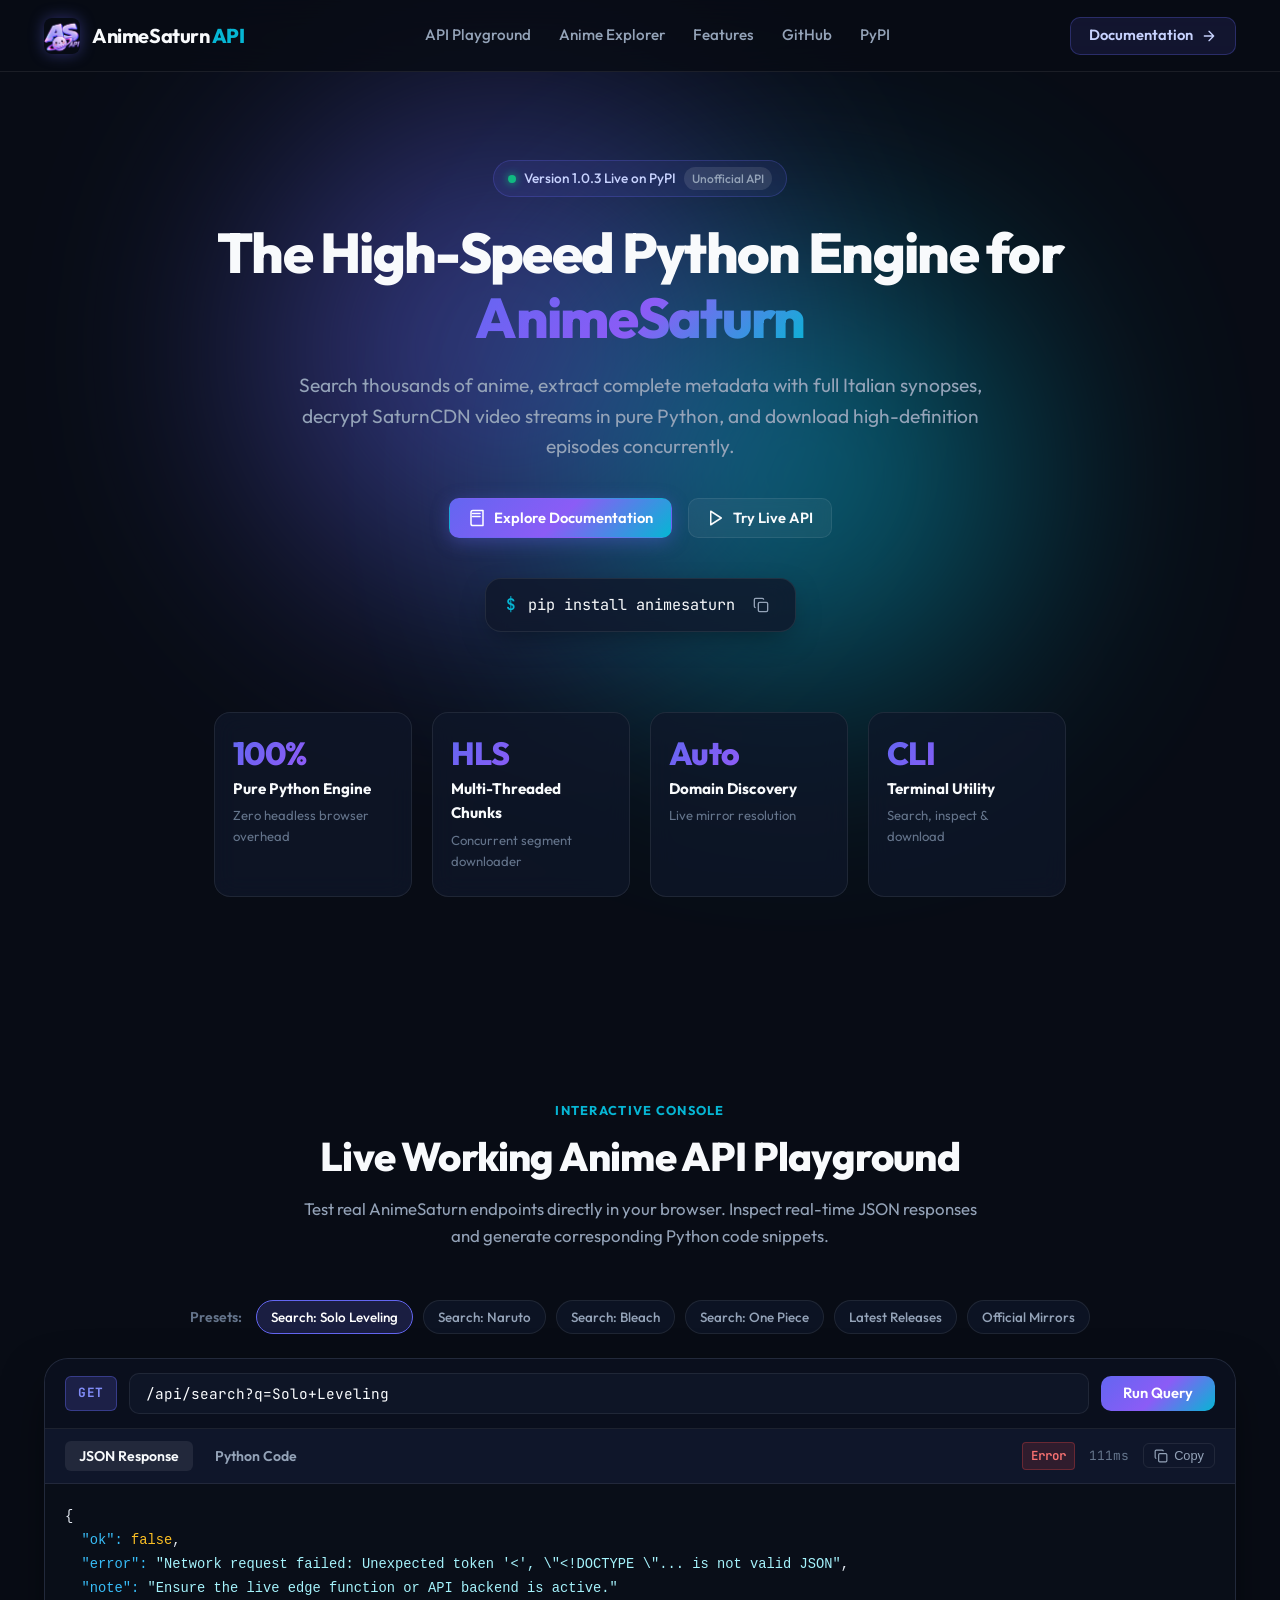
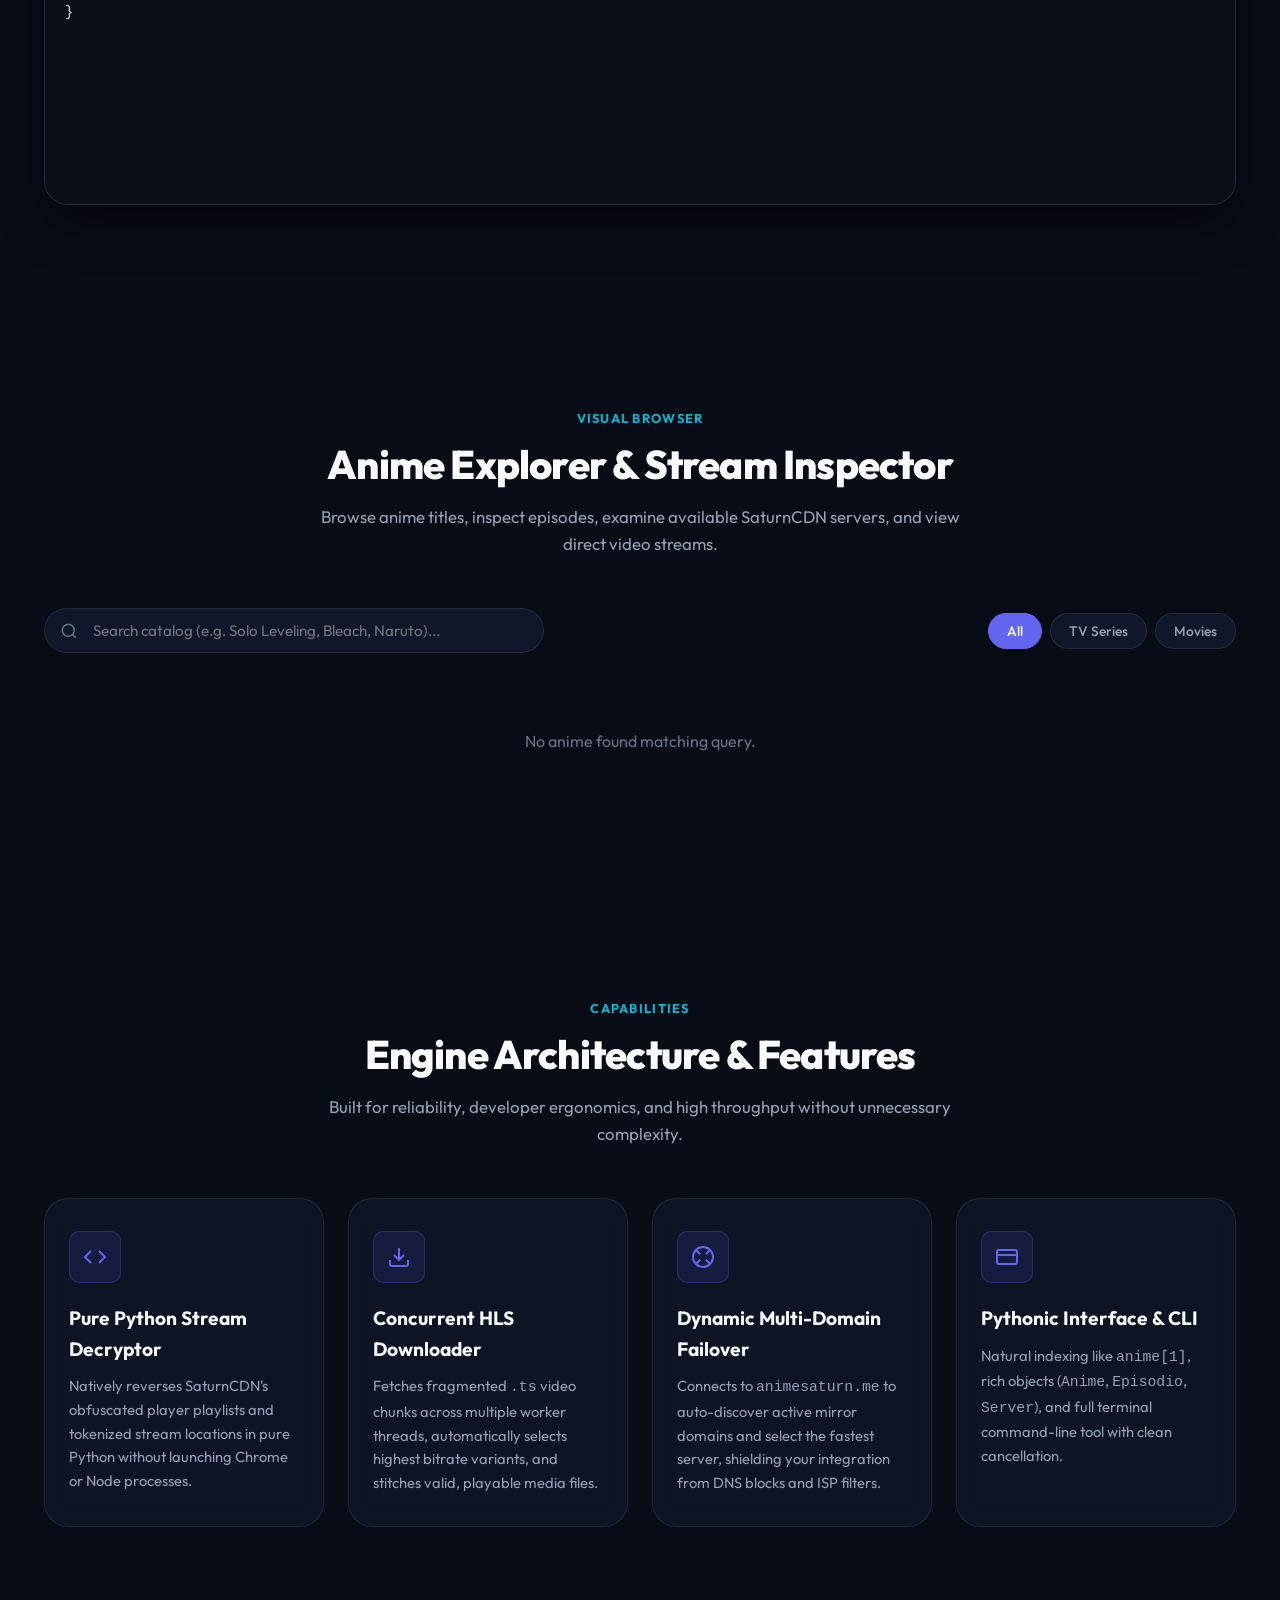
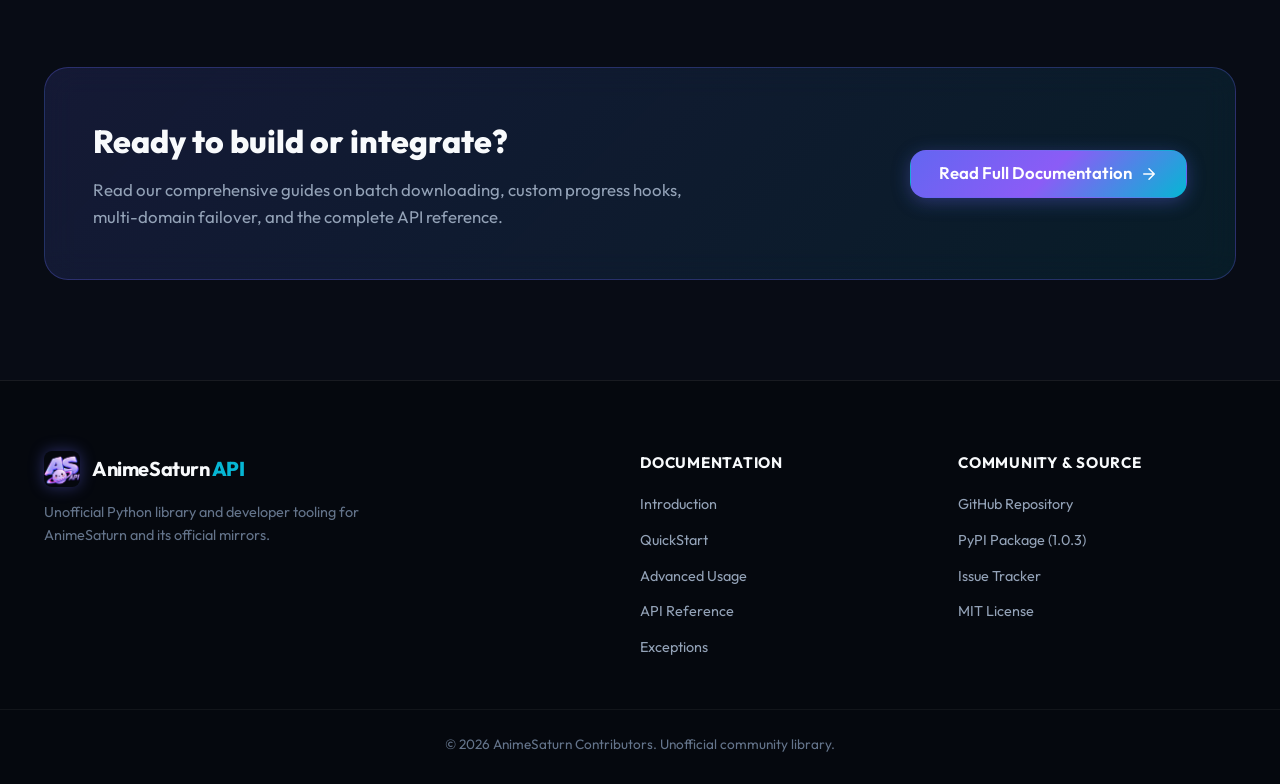
==== web/index.html @ 0540169c "feat(pages): add homepage at root with live edge api and docs routing" ====
<!DOCTYPE html>
<html lang="en">
<head>
  <meta charset="UTF-8">
  <meta name="viewport" content="width=device-width, initial-scale=1.0">
  <title>AnimeSaturn API - Python Library & Live Anime API Explorer</title>
  <meta name="description" content="High-performance, unofficial Python API and live explorer for AnimeSaturn and its official mirrors. Scrape metadata, decrypt video streams, and download episodes.">
  <link rel="icon" type="image/png" href="static/img/logo.png">
  <link rel="preconnect" href="https://fonts.googleapis.com">
  <link rel="preconnect" href="https://fonts.gstatic.com" crossorigin>
  <link href="https://fonts.googleapis.com/css2?family=Outfit:wght@400;500;600;700;800&family=JetBrains+Mono:wght@400;500;600&display=swap" rel="stylesheet">
  <link rel="stylesheet" href="style.css">
</head>
<body>
  <!-- Header / Navigation Bar -->
  <header class="site-header" id="header">
    <div class="container nav-container">
      <a href="#" class="brand-link" id="brand-logo">
        <img src="static/img/logo.png" alt="AnimeSaturn API Logo" class="brand-icon">
        <span class="brand-text">AnimeSaturn<span>API</span></span>
      </a>

      <nav class="main-nav" id="main-nav">
        <a href="#playground" class="nav-item">API Playground</a>
        <a href="#explorer" class="nav-item">Anime Explorer</a>
        <a href="#features" class="nav-item">Features</a>
        <a href="https://github.com/hollowfall/AnimeSaturn-API" target="_blank" rel="noopener noreferrer" class="nav-item nav-github">GitHub</a>
        <a href="https://pypi.org/project/animesaturn/" target="_blank" rel="noopener noreferrer" class="nav-item nav-pypi">PyPI</a>
      </nav>

      <div class="nav-actions">
        <a href="docs/" class="btn btn-docs" id="nav-docs-btn">
          <span>Documentation</span>
          <svg width="16" height="16" viewBox="0 0 24 24" fill="none" stroke="currentColor" stroke-width="2" stroke-linecap="round" stroke-linejoin="round"><path d="M5 12h14M12 5l7 7-7 7"/></svg>
        </a>
      </div>
    </div>
  </header>

  <!-- Hero Section -->
  <section class="hero-section" id="hero">
    <div class="hero-bg-glow glow-1"></div>
    <div class="hero-bg-glow glow-2"></div>
    <div class="container hero-container">
      <div class="hero-badge">
        <span class="badge-dot"></span>
        <span>Version 1.0.3 Live on PyPI</span>
        <span class="badge-tag">Unofficial API</span>
      </div>

      <h1 class="hero-title">
        The High-Speed Python Engine for <span class="gradient-text">AnimeSaturn</span>
      </h1>

      <p class="hero-subtitle">
        Search thousands of anime, extract complete metadata with full Italian synopses, decrypt SaturnCDN video streams in pure Python, and download high-definition episodes concurrently.
      </p>

      <div class="hero-cta-group">
        <a href="docs/" class="btn btn-primary" id="hero-docs-cta">
          <svg width="18" height="18" viewBox="0 0 24 24" fill="none" stroke="currentColor" stroke-width="2" stroke-linecap="round" stroke-linejoin="round"><path d="M4 19.5v-15A2.5 2.5 0 0 1 6.5 2H20v20H6.5a2.5 2.5 0 0 1-2.5-2.5Z"/><path d="M6 6h10M6 10h10"/></svg>
          <span>Explore Documentation</span>
        </a>

        <a href="#playground" class="btn btn-secondary" id="hero-playground-cta">
          <svg width="18" height="18" viewBox="0 0 24 24" fill="none" stroke="currentColor" stroke-width="2" stroke-linecap="round" stroke-linejoin="round"><polygon points="5 3 19 12 5 21 5 3"/></svg>
          <span>Try Live API</span>
        </a>
      </div>

      <!-- Quick Install Box -->
      <div class="install-card" id="install-card">
        <span class="terminal-prompt">$</span>
        <code class="install-code" id="install-command">pip install animesaturn</code>
        <button class="btn-copy" id="btn-copy-install" title="Copy to clipboard" aria-label="Copy install command">
          <svg class="icon-copy" width="16" height="16" viewBox="0 0 24 24" fill="none" stroke="currentColor" stroke-width="2"><rect width="14" height="14" x="8" y="8" rx="2" ry="2"/><path d="M4 16c-1.1 0-2-.9-2-2V4c0-1.1.9-2 2-2h10c1.1 0 2 .9 2 2"/></svg>
          <span class="copy-tooltip" id="copy-tooltip">Copied!</span>
        </button>
      </div>

      <!-- Stats Bar -->
      <div class="stats-grid">
        <div class="stat-card">
          <div class="stat-num">100%</div>
          <div class="stat-label">Pure Python Engine</div>
          <div class="stat-desc">Zero headless browser overhead</div>
        </div>
        <div class="stat-card">
          <div class="stat-num">HLS</div>
          <div class="stat-label">Multi-Threaded Chunks</div>
          <div class="stat-desc">Concurrent segment downloader</div>
        </div>
        <div class="stat-card">
          <div class="stat-num">Auto</div>
          <div class="stat-label">Domain Discovery</div>
          <div class="stat-desc">Live mirror resolution</div>
        </div>
        <div class="stat-card">
          <div class="stat-num">CLI</div>
          <div class="stat-label">Terminal Utility</div>
          <div class="stat-desc">Search, inspect &amp; download</div>
        </div>
      </div>
    </div>
  </section>

  <!-- Live Working Anime API Playground -->
  <section class="section playground-section" id="playground">
    <div class="container">
      <div class="section-header">
        <div class="section-tag">Interactive Console</div>
        <h2 class="section-title">Live Working Anime API Playground</h2>
        <p class="section-desc">
          Test real AnimeSaturn endpoints directly in your browser. Inspect real-time JSON responses and generate corresponding Python code snippets.
        </p>
      </div>

      <!-- Query Presets -->
      <div class="preset-pills" id="preset-container">
        <span class="preset-label">Presets:</span>
        <button class="preset-btn active" data-query="Solo Leveling" data-type="search">Search: Solo Leveling</button>
        <button class="preset-btn" data-query="Naruto" data-type="search">Search: Naruto</button>
        <button class="preset-btn" data-query="Bleach" data-type="search">Search: Bleach</button>
        <button class="preset-btn" data-query="One Piece" data-type="search">Search: One Piece</button>
        <button class="preset-btn" data-type="latest">Latest Releases</button>
        <button class="preset-btn" data-type="mirrors">Official Mirrors</button>
      </div>

      <!-- Live API Request Box -->
      <div class="api-console-box">
        <div class="console-url-bar">
          <span class="method-badge">GET</span>
          <input type="text" id="api-url-input" class="console-input" value="/api/search?q=Solo+Leveling" spellcheck="false">
          <button id="btn-run-query" class="btn btn-run">
            <span class="btn-run-text">Run Query</span>
            <div class="spinner" id="query-spinner"></div>
          </button>
        </div>

        <!-- Output Split: JSON Response & Python Code -->
        <div class="console-body">
          <div class="console-tab-header">
            <div class="tab-buttons">
              <button class="tab-btn active" id="tab-btn-json">JSON Response</button>
              <button class="tab-btn" id="tab-btn-code">Python Code</button>
            </div>
            <div class="console-meta">
              <span class="status-indicator status-ok" id="status-badge">200 OK</span>
              <span class="response-time" id="response-time-badge">~120ms</span>
              <button class="btn-copy-code" id="btn-copy-output" title="Copy output">
                <svg width="14" height="14" viewBox="0 0 24 24" fill="none" stroke="currentColor" stroke-width="2"><rect width="14" height="14" x="8" y="8" rx="2" ry="2"/><path d="M4 16c-1.1 0-2-.9-2-2V4c0-1.1.9-2 2-2h10c1.1 0 2 .9 2 2"/></svg>
                <span>Copy</span>
              </button>
            </div>
          </div>

          <div class="console-viewport">
            <pre class="code-view active" id="json-view"><code id="json-code-content">// Click 'Run Query' or select a preset to execute</code></pre>
            <pre class="code-view" id="code-view"><code id="python-code-content">import animesaturn

results = animesaturn.find("solo-leveling")
for anime in results:
    print(anime["name"], anime["url"])</code></pre>
          </div>
        </div>
      </div>
    </div>
  </section>

  <!-- Interactive Anime Explorer -->
  <section class="section explorer-section" id="explorer">
    <div class="container">
      <div class="section-header">
        <div class="section-tag">Visual Browser</div>
        <h2 class="section-title">Anime Explorer &amp; Stream Inspector</h2>
        <p class="section-desc">
          Browse anime titles, inspect episodes, examine available SaturnCDN servers, and view direct video streams.
        </p>
      </div>

      <!-- Explorer Search & Controls -->
      <div class="explorer-controls">
        <div class="search-input-wrapper">
          <svg class="search-icon" width="18" height="18" viewBox="0 0 24 24" fill="none" stroke="currentColor" stroke-width="2"><circle cx="11" cy="11" r="8"/><path d="m21 21-4.3-4.3"/></svg>
          <input type="text" id="explorer-search-input" class="search-input" placeholder="Search catalog (e.g. Solo Leveling, Bleach, Naruto)...">
        </div>
        <div class="category-filters">
          <button class="filter-pill active" data-filter="all">All</button>
          <button class="filter-pill" data-filter="TV">TV Series</button>
          <button class="filter-pill" data-filter="Movie">Movies</button>
        </div>
      </div>

      <!-- Anime Cards Grid -->
      <div class="anime-grid" id="anime-cards-grid">
        <!-- Injected dynamically via app.js -->
      </div>
    </div>
  </section>

  <!-- Anime Details Modal / Drawer -->
  <div class="modal-backdrop" id="modal-backdrop" aria-hidden="true">
    <div class="modal-card" id="anime-modal" role="dialog" aria-modal="true">
      <button class="btn-modal-close" id="btn-modal-close" aria-label="Close modal">&times;</button>
      
      <div class="modal-content-grid" id="modal-content-container">
        <!-- Populated dynamically via app.js -->
      </div>
    </div>
  </div>

  <!-- Features Grid Section -->
  <section class="section features-section" id="features">
    <div class="container">
      <div class="section-header">
        <div class="section-tag">Capabilities</div>
        <h2 class="section-title">Engine Architecture &amp; Features</h2>
        <p class="section-desc">
          Built for reliability, developer ergonomics, and high throughput without unnecessary complexity.
        </p>
      </div>

      <div class="features-grid">
        <div class="feature-card">
          <div class="feature-icon-box">
            <svg width="24" height="24" viewBox="0 0 24 24" fill="none" stroke="currentColor" stroke-width="2"><polyline points="16 18 22 12 16 6"/><polyline points="8 6 2 12 8 18"/></svg>
          </div>
          <h3 class="feature-heading">Pure Python Stream Decryptor</h3>
          <p class="feature-text">
            Natively reverses SaturnCDN's obfuscated player playlists and tokenized stream locations in pure Python without launching Chrome or Node processes.
          </p>
        </div>

        <div class="feature-card">
          <div class="feature-icon-box">
            <svg width="24" height="24" viewBox="0 0 24 24" fill="none" stroke="currentColor" stroke-width="2"><path d="M21 15v4a2 2 0 0 1-2 2H5a2 2 0 0 1-2-2v-4"/><polyline points="7 10 12 15 17 10"/><line x1="12" x2="12" y1="15" y2="3"/></svg>
          </div>
          <h3 class="feature-heading">Concurrent HLS Downloader</h3>
          <p class="feature-text">
            Fetches fragmented <code>.ts</code> video chunks across multiple worker threads, automatically selects highest bitrate variants, and stitches valid, playable media files.
          </p>
        </div>

        <div class="feature-card">
          <div class="feature-icon-box">
            <svg width="24" height="24" viewBox="0 0 24 24" fill="none" stroke="currentColor" stroke-width="2"><circle cx="12" cy="12" r="10"/><path d="m4.93 4.93 4.24 4.24M14.83 14.83l4.24 4.24M14.83 9.17l4.24-4.24M4.93 19.07l4.24-4.24"/></svg>
          </div>
          <h3 class="feature-heading">Dynamic Multi-Domain Failover</h3>
          <p class="feature-text">
            Connects to <code>animesaturn.me</code> to auto-discover active mirror domains and select the fastest server, shielding your integration from DNS blocks and ISP filters.
          </p>
        </div>

        <div class="feature-card">
          <div class="feature-icon-box">
            <svg width="24" height="24" viewBox="0 0 24 24" fill="none" stroke="currentColor" stroke-width="2"><rect width="20" height="14" x="2" y="5" rx="2"/><line x1="2" x2="22" y1="10" y2="10"/></svg>
          </div>
          <h3 class="feature-heading">Pythonic Interface &amp; CLI</h3>
          <p class="feature-text">
            Natural indexing like <code>anime[1]</code>, rich objects (<code>Anime</code>, <code>Episodio</code>, <code>Server</code>), and full terminal command-line tool with clean cancellation.
          </p>
        </div>
      </div>
    </div>
  </section>

  <!-- Docs Callout CTA Banner -->
  <section class="docs-callout-section">
    <div class="container">
      <div class="callout-card">
        <div class="callout-content">
          <h2 class="callout-title">Ready to build or integrate?</h2>
          <p class="callout-text">
            Read our comprehensive guides on batch downloading, custom progress hooks, multi-domain failover, and the complete API reference.
          </p>
        </div>
        <div class="callout-action">
          <a href="docs/" class="btn btn-primary btn-large" id="btn-callout-docs">
            <span>Read Full Documentation</span>
            <svg width="18" height="18" viewBox="0 0 24 24" fill="none" stroke="currentColor" stroke-width="2" stroke-linecap="round" stroke-linejoin="round"><path d="M5 12h14M12 5l7 7-7 7"/></svg>
          </a>
        </div>
      </div>
    </div>
  </section>

  <!-- Footer -->
  <footer class="site-footer">
    <div class="container footer-container">
      <div class="footer-col brand-col">
        <div class="brand-link">
          <img src="static/img/logo.png" alt="AnimeSaturn API" class="brand-icon">
          <span class="brand-text">AnimeSaturn<span>API</span></span>
        </div>
        <p class="footer-desc">
          Unofficial Python library and developer tooling for AnimeSaturn and its official mirrors.
        </p>
      </div>

      <div class="footer-col">
        <h4 class="footer-heading">Documentation</h4>
        <ul class="footer-links">
          <li><a href="docs/">Introduction</a></li>
          <li><a href="docs/usage/quickstart/">QuickStart</a></li>
          <li><a href="docs/usage/advanced/">Advanced Usage</a></li>
          <li><a href="docs/api-reference/developer-interface/">API Reference</a></li>
          <li><a href="docs/api-reference/exceptions/">Exceptions</a></li>
        </ul>
      </div>

      <div class="footer-col">
        <h4 class="footer-heading">Community &amp; Source</h4>
        <ul class="footer-links">
          <li><a href="https://github.com/hollowfall/AnimeSaturn-API" target="_blank" rel="noopener noreferrer">GitHub Repository</a></li>
          <li><a href="https://pypi.org/project/animesaturn/" target="_blank" rel="noopener noreferrer">PyPI Package (1.0.3)</a></li>
          <li><a href="https://github.com/hollowfall/AnimeSaturn-API/issues" target="_blank" rel="noopener noreferrer">Issue Tracker</a></li>
          <li><a href="https://github.com/hollowfall/AnimeSaturn-API/blob/Main/LICENSE" target="_blank" rel="noopener noreferrer">MIT License</a></li>
        </ul>
      </div>
    </div>
    <div class="footer-bottom">
      <div class="container">
        <p>&copy; 2026 AnimeSaturn Contributors. Unofficial community library.</p>
      </div>
    </div>
  </footer>

  <script src="app.js"></script>
</body>
</html>
---- web/style.css ----
/* ==========================================================================
   AnimeSaturn API - Modern Dark Glassmorphism Design System
   ========================================================================== */

:root {
  --bg-main: #080c15;
  --bg-surface: #0f172a;
  --bg-card: rgba(15, 23, 42, 0.75);
  --bg-card-hover: rgba(30, 41, 59, 0.85);
  --bg-elevated: #1e293b;
  --bg-glass: rgba(15, 23, 42, 0.65);
  --bg-glass-heavy: rgba(10, 15, 29, 0.88);

  --border-subtle: rgba(255, 255, 255, 0.08);
  --border-focus: rgba(99, 102, 241, 0.6);
  --border-glow: rgba(99, 102, 241, 0.25);

  --accent-primary: #6366f1;
  --accent-primary-hover: #4f46e5;
  --accent-secondary: #06b6d4;
  --accent-gradient: linear-gradient(135deg, #6366f1 0%, #8b5cf6 50%, #06b6d4 100%);
  --accent-gradient-subtle: linear-gradient(135deg, rgba(99, 102, 241, 0.15), rgba(6, 182, 212, 0.1));

  --text-main: #f8fafc;
  --text-muted: #94a3b8;
  --text-dim: #64748b;
  --text-accent: #818cf8;

  --status-ok: #10b981;
  --status-warn: #f59e0b;
  --status-err: #ef4444;

  --font-sans: 'Outfit', -apple-system, BlinkMacSystemFont, "Segoe UI", Roboto, sans-serif;
  --font-mono: 'JetBrains Mono', monospace;

  --radius-sm: 6px;
  --radius-md: 10px;
  --radius-lg: 16px;
  --radius-xl: 24px;
  --radius-full: 9999px;

  --transition-fast: 150ms cubic-bezier(0.4, 0, 0.2, 1);
  --transition-normal: 250ms cubic-bezier(0.4, 0, 0.2, 1);
  --transition-smooth: 400ms cubic-bezier(0.16, 1, 0.3, 1);

  --shadow-sm: 0 2px 8px rgba(0, 0, 0, 0.3);
  --shadow-md: 0 8px 24px rgba(0, 0, 0, 0.4);
  --shadow-glow: 0 0 30px rgba(99, 102, 241, 0.25);
  --shadow-card: 0 10px 30px -10px rgba(0, 0, 0, 0.5);
}

/* Reset & Base Styles */
*, *::before, *::after {
  box-sizing: border-box;
  margin: 0;
  padding: 0;
}

html {
  scroll-behavior: smooth;
  color-scheme: dark;
}

body {
  font-family: var(--font-sans);
  background-color: var(--bg-main);
  color: var(--text-main);
  line-height: 1.6;
  -webkit-font-smoothing: antialiased;
  -moz-osx-font-smoothing: grayscale;
  overflow-x: hidden;
  min-height: 100vh;
  position: relative;
}

/* Global Container */
.container {
  max-width: 1240px;
  margin: 0 auto;
  padding: 0 24px;
}

/* Typography Utilities */
.gradient-text {
  background: var(--accent-gradient);
  -webkit-background-clip: text;
  -webkit-text-fill-color: transparent;
}

/* Header & Navigation */
.site-header {
  position: fixed;
  top: 0;
  left: 0;
  right: 0;
  height: 72px;
  z-index: 1000;
  background: rgba(8, 12, 21, 0.8);
  backdrop-filter: blur(16px);
  -webkit-backdrop-filter: blur(16px);
  border-bottom: 1px solid var(--border-subtle);
  transition: background var(--transition-normal);
}

.nav-container {
  display: flex;
  align-items: center;
  justify-content: space-between;
  height: 100%;
}

.brand-link {
  display: flex;
  align-items: center;
  gap: 12px;
  text-decoration: none;
  color: var(--text-main);
  font-weight: 700;
  font-size: 1.25rem;
  letter-spacing: -0.02em;
}

.brand-icon {
  width: 36px;
  height: 36px;
  border-radius: 8px;
  object-fit: cover;
  box-shadow: 0 0 15px rgba(99, 102, 241, 0.4);
}

.brand-text span {
  color: var(--accent-secondary);
  font-weight: 800;
  margin-left: 2px;
}

.main-nav {
  display: flex;
  align-items: center;
  gap: 28px;
}

.nav-item {
  color: var(--text-muted);
  text-decoration: none;
  font-size: 0.95rem;
  font-weight: 500;
  transition: color var(--transition-fast);
}

.nav-item:hover {
  color: var(--text-main);
}

.nav-actions {
  display: flex;
  align-items: center;
  gap: 12px;
}

/* Buttons */
.btn {
  display: inline-flex;
  align-items: center;
  gap: 8px;
  font-family: var(--font-sans);
  font-size: 0.92rem;
  font-weight: 600;
  padding: 10px 18px;
  border-radius: var(--radius-md);
  text-decoration: none;
  cursor: pointer;
  border: 1px solid transparent;
  transition: all var(--transition-normal);
  line-height: 1;
}

.btn-primary {
  background: var(--accent-gradient);
  color: #ffffff;
  box-shadow: 0 4px 18px rgba(99, 102, 241, 0.35);
}

.btn-primary:hover {
  transform: translateY(-2px);
  box-shadow: 0 6px 24px rgba(99, 102, 241, 0.5);
}

.btn-secondary {
  background: rgba(255, 255, 255, 0.05);
  border-color: var(--border-subtle);
  color: var(--text-main);
  backdrop-filter: blur(8px);
}

.btn-secondary:hover {
  background: rgba(255, 255, 255, 0.1);
  border-color: rgba(255, 255, 255, 0.2);
  transform: translateY(-2px);
}

.btn-docs {
  background: rgba(99, 102, 241, 0.12);
  border: 1px solid rgba(99, 102, 241, 0.3);
  color: #c7d2fe;
}

.btn-docs:hover {
  background: rgba(99, 102, 241, 0.25);
  border-color: rgba(99, 102, 241, 0.5);
  color: #ffffff;
}

.btn-large {
  padding: 14px 28px;
  font-size: 1.05rem;
  border-radius: var(--radius-lg);
}

/* Hero Section */
.hero-section {
  position: relative;
  padding: 160px 0 100px;
  overflow: hidden;
  text-align: center;
}

.hero-bg-glow {
  position: absolute;
  border-radius: 50%;
  filter: blur(120px);
  pointer-events: none;
  opacity: 0.45;
  z-index: 0;
}

.glow-1 {
  width: 500px;
  height: 500px;
  background: #6366f1;
  top: 10%;
  left: 20%;
  animation: pulseGlow 10s ease-in-out infinite alternate;
}

.glow-2 {
  width: 450px;
  height: 450px;
  background: #06b6d4;
  top: 25%;
  right: 20%;
  animation: pulseGlow 12s ease-in-out infinite alternate-reverse;
}

@keyframes pulseGlow {
  0% { transform: scale(1) translate(0, 0); opacity: 0.3; }
  100% { transform: scale(1.15) translate(30px, 20px); opacity: 0.5; }
}

.hero-container {
  position: relative;
  z-index: 1;
  max-width: 900px;
}

.hero-badge {
  display: inline-flex;
  align-items: center;
  gap: 8px;
  background: rgba(99, 102, 241, 0.1);
  border: 1px solid rgba(99, 102, 241, 0.25);
  padding: 6px 14px;
  border-radius: var(--radius-full);
  font-size: 0.85rem;
  font-weight: 500;
  color: #c7d2fe;
  margin-bottom: 24px;
}

.badge-dot {
  width: 8px;
  height: 8px;
  border-radius: 50%;
  background: var(--status-ok);
  box-shadow: 0 0 8px var(--status-ok);
}

.badge-tag {
  background: rgba(255, 255, 255, 0.1);
  padding: 2px 8px;
  border-radius: var(--radius-full);
  font-size: 0.75rem;
  color: var(--text-muted);
}

.hero-title {
  font-size: 3.5rem;
  font-weight: 800;
  letter-spacing: -0.03em;
  line-height: 1.15;
  margin-bottom: 20px;
}

.hero-subtitle {
  font-size: 1.2rem;
  color: var(--text-muted);
  line-height: 1.6;
  max-width: 740px;
  margin: 0 auto 36px;
}

.hero-cta-group {
  display: flex;
  align-items: center;
  justify-content: center;
  gap: 16px;
  margin-bottom: 40px;
}

/* Install Box */
.install-card {
  display: inline-flex;
  align-items: center;
  background: rgba(15, 23, 42, 0.8);
  border: 1px solid var(--border-subtle);
  border-radius: var(--radius-lg);
  padding: 12px 20px;
  box-shadow: var(--shadow-card);
  backdrop-filter: blur(12px);
  max-width: 480px;
  margin: 0 auto 60px;
  position: relative;
}

.terminal-prompt {
  color: var(--accent-secondary);
  font-family: var(--font-mono);
  font-weight: 600;
  margin-right: 12px;
}

.install-code {
  font-family: var(--font-mono);
  font-size: 0.95rem;
  color: var(--text-main);
  flex-grow: 1;
  text-align: left;
}

.btn-copy {
  background: none;
  border: none;
  color: var(--text-muted);
  cursor: pointer;
  padding: 6px;
  display: flex;
  align-items: center;
  justify-content: center;
  border-radius: var(--radius-sm);
  margin-left: 12px;
  transition: all var(--transition-fast);
  position: relative;
}

.btn-copy:hover {
  color: var(--text-main);
  background: rgba(255, 255, 255, 0.08);
}

.copy-tooltip {
  position: absolute;
  top: -32px;
  right: 0;
  background: var(--accent-primary);
  color: #fff;
  font-size: 0.75rem;
  padding: 4px 8px;
  border-radius: 4px;
  pointer-events: none;
  opacity: 0;
  transform: translateY(4px);
  transition: all var(--transition-fast);
  white-space: nowrap;
}

.copy-tooltip.show {
  opacity: 1;
  transform: translateY(0);
}

/* Stats Grid */
.stats-grid {
  display: grid;
  grid-template-columns: repeat(4, 1fr);
  gap: 20px;
  margin-top: 20px;
}

.stat-card {
  background: var(--bg-card);
  border: 1px solid var(--border-subtle);
  border-radius: var(--radius-lg);
  padding: 24px 18px;
  text-align: left;
  backdrop-filter: blur(12px);
  transition: all var(--transition-normal);
}

.stat-card:hover {
  background: var(--bg-card-hover);
  border-color: rgba(99, 102, 241, 0.3);
  transform: translateY(-3px);
  box-shadow: var(--shadow-glow);
}

.stat-num {
  font-size: 2rem;
  font-weight: 800;
  letter-spacing: -0.02em;
  background: var(--accent-gradient);
  -webkit-background-clip: text;
  -webkit-text-fill-color: transparent;
  line-height: 1;
  margin-bottom: 8px;
}

.stat-label {
  font-size: 0.95rem;
  font-weight: 700;
  color: var(--text-main);
  margin-bottom: 4px;
}

.stat-desc {
  font-size: 0.82rem;
  color: var(--text-dim);
}

/* Sections */
.section {
  padding: 100px 0;
  position: relative;
}

.section-header {
  text-align: center;
  max-width: 680px;
  margin: 0 auto 50px;
}

.section-tag {
  display: inline-block;
  font-size: 0.8rem;
  font-weight: 700;
  text-transform: uppercase;
  letter-spacing: 0.1em;
  color: var(--accent-secondary);
  margin-bottom: 12px;
}

.section-title {
  font-size: 2.5rem;
  font-weight: 800;
  letter-spacing: -0.02em;
  margin-bottom: 16px;
  line-height: 1.2;
}

.section-desc {
  font-size: 1.05rem;
  color: var(--text-muted);
  line-height: 1.6;
}

/* ==========================================================================
   Live API Console / Playground
   ========================================================================== */

.preset-pills {
  display: flex;
  align-items: center;
  flex-wrap: wrap;
  gap: 10px;
  margin-bottom: 24px;
  justify-content: center;
}

.preset-label {
  font-size: 0.88rem;
  color: var(--text-dim);
  font-weight: 600;
  margin-right: 4px;
}

.preset-btn {
  background: rgba(15, 23, 42, 0.7);
  border: 1px solid var(--border-subtle);
  color: var(--text-muted);
  font-family: var(--font-sans);
  font-size: 0.84rem;
  font-weight: 500;
  padding: 8px 14px;
  border-radius: var(--radius-full);
  cursor: pointer;
  transition: all var(--transition-fast);
}

.preset-btn:hover {
  color: var(--text-main);
  border-color: rgba(99, 102, 241, 0.3);
  background: rgba(30, 41, 59, 0.8);
}

.preset-btn.active {
  background: rgba(99, 102, 241, 0.2);
  border-color: var(--accent-primary);
  color: #fff;
}

.api-console-box {
  background: var(--bg-surface);
  border: 1px solid var(--border-subtle);
  border-radius: var(--radius-xl);
  box-shadow: 0 20px 50px -10px rgba(0, 0, 0, 0.6);
  overflow: hidden;
  backdrop-filter: blur(16px);
}

.console-url-bar {
  display: flex;
  align-items: center;
  padding: 14px 20px;
  background: rgba(10, 15, 28, 0.85);
  border-bottom: 1px solid var(--border-subtle);
  gap: 12px;
}

.method-badge {
  background: rgba(99, 102, 241, 0.2);
  color: #818cf8;
  border: 1px solid rgba(99, 102, 241, 0.4);
  font-family: var(--font-mono);
  font-size: 0.8rem;
  font-weight: 700;
  padding: 6px 12px;
  border-radius: var(--radius-sm);
  letter-spacing: 0.05em;
}

.console-input {
  flex-grow: 1;
  background: rgba(15, 23, 42, 0.8);
  border: 1px solid var(--border-subtle);
  border-radius: var(--radius-md);
  padding: 10px 16px;
  font-family: var(--font-mono);
  font-size: 0.9rem;
  color: var(--text-main);
  outline: none;
  transition: border-color var(--transition-fast);
}

.console-input:focus {
  border-color: var(--accent-primary);
  box-shadow: 0 0 12px rgba(99, 102, 241, 0.25);
}

.btn-run {
  background: var(--accent-gradient);
  color: #fff;
  border: none;
  font-weight: 600;
  padding: 10px 22px;
  border-radius: var(--radius-md);
  cursor: pointer;
  display: flex;
  align-items: center;
  gap: 8px;
  transition: all var(--transition-fast);
}

.btn-run:hover {
  box-shadow: 0 4px 16px rgba(99, 102, 241, 0.4);
  transform: translateY(-1px);
}

.btn-run:active {
  transform: translateY(0);
}

.spinner {
  display: none;
  width: 14px;
  height: 14px;
  border: 2px solid rgba(255, 255, 255, 0.3);
  border-top-color: #ffffff;
  border-radius: 50%;
  animation: spin 0.8s linear infinite;
}

.spinner.show {
  display: inline-block;
}

@keyframes spin {
  to { transform: rotate(360deg); }
}

.console-tab-header {
  display: flex;
  align-items: center;
  justify-content: space-between;
  padding: 12px 20px;
  background: rgba(15, 23, 42, 0.6);
  border-bottom: 1px solid var(--border-subtle);
}

.tab-buttons {
  display: flex;
  gap: 8px;
}

.tab-btn {
  background: none;
  border: none;
  color: var(--text-muted);
  font-family: var(--font-sans);
  font-size: 0.88rem;
  font-weight: 600;
  padding: 6px 14px;
  border-radius: var(--radius-sm);
  cursor: pointer;
  transition: all var(--transition-fast);
}

.tab-btn:hover {
  color: var(--text-main);
}

.tab-btn.active {
  background: rgba(255, 255, 255, 0.08);
  color: var(--text-main);
}

.console-meta {
  display: flex;
  align-items: center;
  gap: 14px;
}

.status-indicator {
  font-family: var(--font-mono);
  font-size: 0.78rem;
  font-weight: 600;
  padding: 3px 8px;
  border-radius: 4px;
}

.status-ok {
  background: rgba(16, 185, 129, 0.15);
  color: #34d399;
  border: 1px solid rgba(16, 185, 129, 0.3);
}

.status-err {
  background: rgba(239, 68, 68, 0.15);
  color: #f87171;
  border: 1px solid rgba(239, 68, 68, 0.3);
}

.response-time {
  font-family: var(--font-mono);
  font-size: 0.8rem;
  color: var(--text-dim);
}

.btn-copy-code {
  background: none;
  border: 1px solid var(--border-subtle);
  color: var(--text-muted);
  font-size: 0.8rem;
  padding: 4px 10px;
  border-radius: var(--radius-sm);
  cursor: pointer;
  display: flex;
  align-items: center;
  gap: 6px;
  transition: all var(--transition-fast);
}

.btn-copy-code:hover {
  color: var(--text-main);
  background: rgba(255, 255, 255, 0.05);
}

.console-viewport {
  position: relative;
  min-height: 320px;
  max-height: 480px;
  overflow-y: auto;
  background: #090e18;
}

.code-view {
  display: none;
  padding: 20px;
  font-family: var(--font-mono);
  font-size: 0.86rem;
  line-height: 1.6;
  white-space: pre-wrap;
  word-break: break-all;
  color: #e2e8f0;
}

.code-view.active {
  display: block;
}

/* Syntax Highlighting for JSON */
.json-key { color: #38bdf8; }
.json-string { color: #a5f3fc; }
.json-number { color: #f472b6; }
.json-boolean { color: #fbbf24; }
.json-null { color: #94a3b8; }

/* ==========================================================================
   Visual Anime Explorer
   ========================================================================== */

.explorer-controls {
  display: flex;
  align-items: center;
  justify-content: space-between;
  gap: 20px;
  margin-bottom: 36px;
  flex-wrap: wrap;
}

.search-input-wrapper {
  position: relative;
  flex-grow: 1;
  max-width: 500px;
}

.search-icon {
  position: absolute;
  left: 16px;
  top: 50%;
  transform: translateY(-50%);
  color: var(--text-dim);
  pointer-events: none;
}

.search-input {
  width: 100%;
  background: var(--bg-surface);
  border: 1px solid var(--border-subtle);
  border-radius: var(--radius-full);
  padding: 12px 20px 12px 48px;
  font-family: var(--font-sans);
  font-size: 0.95rem;
  color: var(--text-main);
  outline: none;
  transition: all var(--transition-fast);
}

.search-input:focus {
  border-color: var(--accent-primary);
  box-shadow: 0 0 15px rgba(99, 102, 241, 0.25);
}

.category-filters {
  display: flex;
  gap: 8px;
}

.filter-pill {
  background: var(--bg-surface);
  border: 1px solid var(--border-subtle);
  color: var(--text-muted);
  font-family: var(--font-sans);
  font-size: 0.86rem;
  font-weight: 500;
  padding: 8px 18px;
  border-radius: var(--radius-full);
  cursor: pointer;
  transition: all var(--transition-fast);
}

.filter-pill:hover {
  color: var(--text-main);
  border-color: rgba(255, 255, 255, 0.2);
}

.filter-pill.active {
  background: var(--accent-primary);
  border-color: var(--accent-primary);
  color: #ffffff;
}

.anime-grid {
  display: grid;
  grid-template-columns: repeat(auto-fill, minmax(210px, 1fr));
  gap: 24px;
}

.anime-card {
  background: var(--bg-card);
  border: 1px solid var(--border-subtle);
  border-radius: var(--radius-lg);
  overflow: hidden;
  cursor: pointer;
  transition: all var(--transition-normal);
  display: flex;
  flex-direction: column;
  position: relative;
}

.anime-card:hover {
  transform: translateY(-6px);
  border-color: rgba(99, 102, 241, 0.4);
  box-shadow: 0 14px 30px rgba(0, 0, 0, 0.6), var(--shadow-glow);
}

.card-poster-wrapper {
  position: relative;
  width: 100%;
  padding-top: 142%; /* 1:1.42 poster ratio */
  background: #090e17;
  overflow: hidden;
}

.card-poster {
  position: absolute;
  top: 0;
  left: 0;
  width: 100%;
  height: 100%;
  object-fit: cover;
  transition: transform var(--transition-smooth);
}

.anime-card:hover .card-poster {
  transform: scale(1.05);
}

.card-badge-ep {
  position: absolute;
  top: 10px;
  right: 10px;
  background: rgba(10, 15, 29, 0.85);
  backdrop-filter: blur(8px);
  color: #38bdf8;
  border: 1px solid rgba(56, 189, 248, 0.3);
  font-size: 0.72rem;
  font-weight: 700;
  padding: 3px 8px;
  border-radius: 6px;
}

.card-badge-type {
  position: absolute;
  top: 10px;
  left: 10px;
  background: rgba(99, 102, 241, 0.85);
  color: #ffffff;
  font-size: 0.7rem;
  font-weight: 700;
  padding: 3px 7px;
  border-radius: 6px;
  text-transform: uppercase;
}

.card-info {
  padding: 16px;
  display: flex;
  flex-direction: column;
  flex-grow: 1;
}

.card-title {
  font-size: 1rem;
  font-weight: 700;
  color: var(--text-main);
  line-height: 1.35;
  margin-bottom: 8px;
  display: -webkit-box;
  -webkit-line-clamp: 2;
  -webkit-box-orient: vertical;
  overflow: hidden;
}

.card-meta {
  display: flex;
  align-items: center;
  justify-content: space-between;
  font-size: 0.8rem;
  color: var(--text-dim);
  margin-top: auto;
}

.card-genres {
  font-size: 0.76rem;
  color: var(--text-muted);
  white-space: nowrap;
  overflow: hidden;
  text-overflow: ellipsis;
  margin-bottom: 8px;
}

/* ==========================================================================
   Details Modal / Drawer
   ========================================================================== */

.modal-backdrop {
  position: fixed;
  top: 0;
  left: 0;
  right: 0;
  bottom: 0;
  background: rgba(0, 0, 0, 0.75);
  backdrop-filter: blur(8px);
  -webkit-backdrop-filter: blur(8px);
  z-index: 2000;
  display: flex;
  align-items: center;
  justify-content: center;
  padding: 24px;
  opacity: 0;
  visibility: hidden;
  transition: all var(--transition-normal);
}

.modal-backdrop.open {
  opacity: 1;
  visibility: visible;
}

.modal-card {
  background: var(--bg-surface);
  border: 1px solid var(--border-subtle);
  border-radius: var(--radius-xl);
  box-shadow: 0 25px 60px rgba(0, 0, 0, 0.8);
  max-width: 860px;
  width: 100%;
  max-height: 90vh;
  overflow-y: auto;
  position: relative;
  transform: scale(0.94);
  transition: transform var(--transition-normal);
  padding: 32px;
}

.modal-backdrop.open .modal-card {
  transform: scale(1);
}

.btn-modal-close {
  position: absolute;
  top: 20px;
  right: 20px;
  background: rgba(255, 255, 255, 0.08);
  border: 1px solid var(--border-subtle);
  color: var(--text-muted);
  width: 36px;
  height: 36px;
  border-radius: 50%;
  font-size: 1.4rem;
  display: flex;
  align-items: center;
  justify-content: center;
  cursor: pointer;
  transition: all var(--transition-fast);
  z-index: 10;
}

.btn-modal-close:hover {
  background: rgba(255, 255, 255, 0.15);
  color: var(--text-main);
}

.modal-content-grid {
  display: grid;
  grid-template-columns: 240px 1fr;
  gap: 28px;
}

.modal-poster {
  width: 100%;
  border-radius: var(--radius-lg);
  box-shadow: var(--shadow-md);
  object-fit: cover;
}

.modal-title {
  font-size: 1.8rem;
  font-weight: 800;
  line-height: 1.2;
  margin-bottom: 6px;
}

.modal-jtitle {
  font-size: 0.95rem;
  color: var(--accent-secondary);
  font-weight: 500;
  margin-bottom: 16px;
}

.modal-pills {
  display: flex;
  flex-wrap: wrap;
  gap: 8px;
  margin-bottom: 20px;
}

.modal-pill {
  background: rgba(255, 255, 255, 0.06);
  border: 1px solid var(--border-subtle);
  font-size: 0.78rem;
  font-weight: 600;
  padding: 4px 10px;
  border-radius: var(--radius-full);
  color: var(--text-muted);
}

.modal-synopsis {
  font-size: 0.92rem;
  color: var(--text-muted);
  line-height: 1.6;
  margin-bottom: 24px;
}

.modal-section-title {
  font-size: 1rem;
  font-weight: 700;
  color: var(--text-main);
  margin-bottom: 12px;
  display: flex;
  align-items: center;
  gap: 8px;
}

.episode-picker-grid {
  display: grid;
  grid-template-columns: repeat(auto-fill, minmax(80px, 1fr));
  gap: 8px;
  max-height: 180px;
  overflow-y: auto;
  padding-right: 6px;
  margin-bottom: 20px;
}

.ep-btn {
  background: rgba(15, 23, 42, 0.8);
  border: 1px solid var(--border-subtle);
  color: var(--text-muted);
  padding: 8px 4px;
  border-radius: var(--radius-sm);
  font-size: 0.8rem;
  font-weight: 600;
  cursor: pointer;
  text-align: center;
  transition: all var(--transition-fast);
}

.ep-btn:hover {
  border-color: var(--accent-primary);
  color: #fff;
  background: rgba(99, 102, 241, 0.15);
}

.stream-actions {
  display: flex;
  flex-wrap: wrap;
  gap: 12px;
}

/* ==========================================================================
   Features Section
   ========================================================================== */

.features-grid {
  display: grid;
  grid-template-columns: repeat(auto-fit, minmax(260px, 1fr));
  gap: 24px;
}

.feature-card {
  background: var(--bg-card);
  border: 1px solid var(--border-subtle);
  border-radius: var(--radius-xl);
  padding: 32px 24px;
  backdrop-filter: blur(12px);
  transition: all var(--transition-normal);
}

.feature-card:hover {
  background: var(--bg-card-hover);
  border-color: rgba(99, 102, 241, 0.35);
  transform: translateY(-4px);
  box-shadow: var(--shadow-glow);
}

.feature-icon-box {
  width: 52px;
  height: 52px;
  border-radius: var(--radius-md);
  background: rgba(99, 102, 241, 0.12);
  border: 1px solid rgba(99, 102, 241, 0.25);
  color: var(--accent-primary);
  display: flex;
  align-items: center;
  justify-content: center;
  margin-bottom: 20px;
}

.feature-heading {
  font-size: 1.2rem;
  font-weight: 700;
  color: var(--text-main);
  margin-bottom: 10px;
}

.feature-text {
  font-size: 0.92rem;
  color: var(--text-muted);
  line-height: 1.6;
}

/* ==========================================================================
   Callout Banner & Footer
   ========================================================================== */

.docs-callout-section {
  padding: 40px 0 100px;
}

.callout-card {
  background: var(--accent-gradient-subtle);
  border: 1px solid rgba(99, 102, 241, 0.3);
  border-radius: var(--radius-xl);
  padding: 48px;
  display: flex;
  align-items: center;
  justify-content: space-between;
  gap: 32px;
  backdrop-filter: blur(16px);
}

.callout-title {
  font-size: 2rem;
  font-weight: 800;
  margin-bottom: 10px;
}

.callout-text {
  font-size: 1.05rem;
  color: var(--text-muted);
  max-width: 600px;
}

.site-footer {
  background: #05080e;
  border-top: 1px solid var(--border-subtle);
  padding: 70px 0 30px;
}

.footer-container {
  display: grid;
  grid-template-columns: 2fr 1fr 1fr;
  gap: 40px;
  margin-bottom: 50px;
}

.footer-desc {
  font-size: 0.9rem;
  color: var(--text-dim);
  margin-top: 14px;
  max-width: 320px;
}

.footer-heading {
  font-size: 0.95rem;
  font-weight: 700;
  color: var(--text-main);
  margin-bottom: 16px;
  text-transform: uppercase;
  letter-spacing: 0.05em;
}

.footer-links {
  list-style: none;
  display: flex;
  flex-direction: column;
  gap: 10px;
}

.footer-links a {
  color: var(--text-muted);
  text-decoration: none;
  font-size: 0.9rem;
  transition: color var(--transition-fast);
}

.footer-links a:hover {
  color: var(--text-main);
}

.footer-bottom {
  border-top: 1px solid rgba(255, 255, 255, 0.05);
  padding-top: 24px;
  text-align: center;
  font-size: 0.85rem;
  color: var(--text-dim);
}

/* ==========================================================================
   Responsive Adaptations
   ========================================================================== */

@media (max-width: 900px) {
  .hero-title { font-size: 2.8rem; }
  .stats-grid { grid-template-columns: repeat(2, 1fr); }
  .modal-content-grid { grid-template-columns: 1fr; }
  .modal-poster { max-height: 280px; width: auto; margin: 0 auto; display: block; }
  .callout-card { flex-direction: column; text-align: center; }
  .footer-container { grid-template-columns: 1fr; }
}

@media (max-width: 600px) {
  .hero-title { font-size: 2.1rem; }
  .hero-subtitle { font-size: 1rem; }
  .stats-grid { grid-template-columns: 1fr; }
  .main-nav { display: none; }
  .console-url-bar { flex-direction: column; align-items: stretch; }
  .hero-cta-group { flex-direction: column; }
}
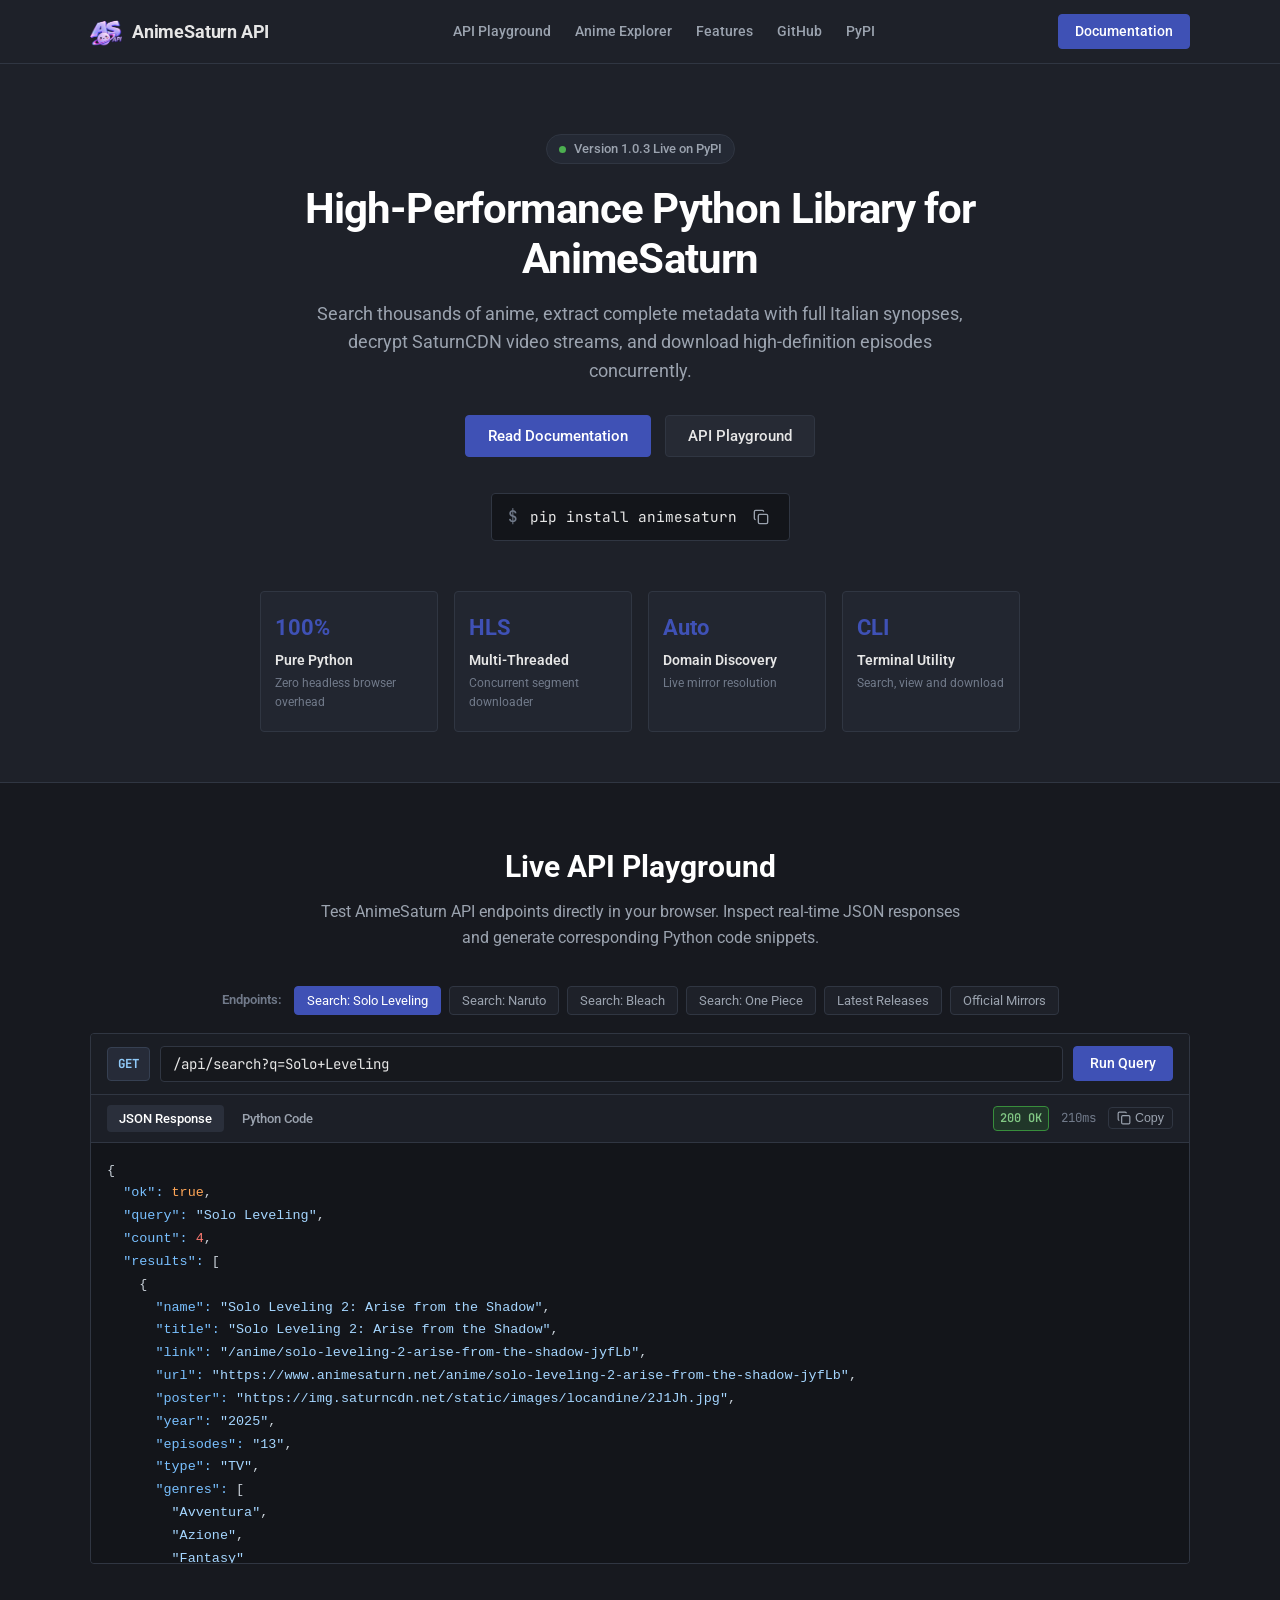
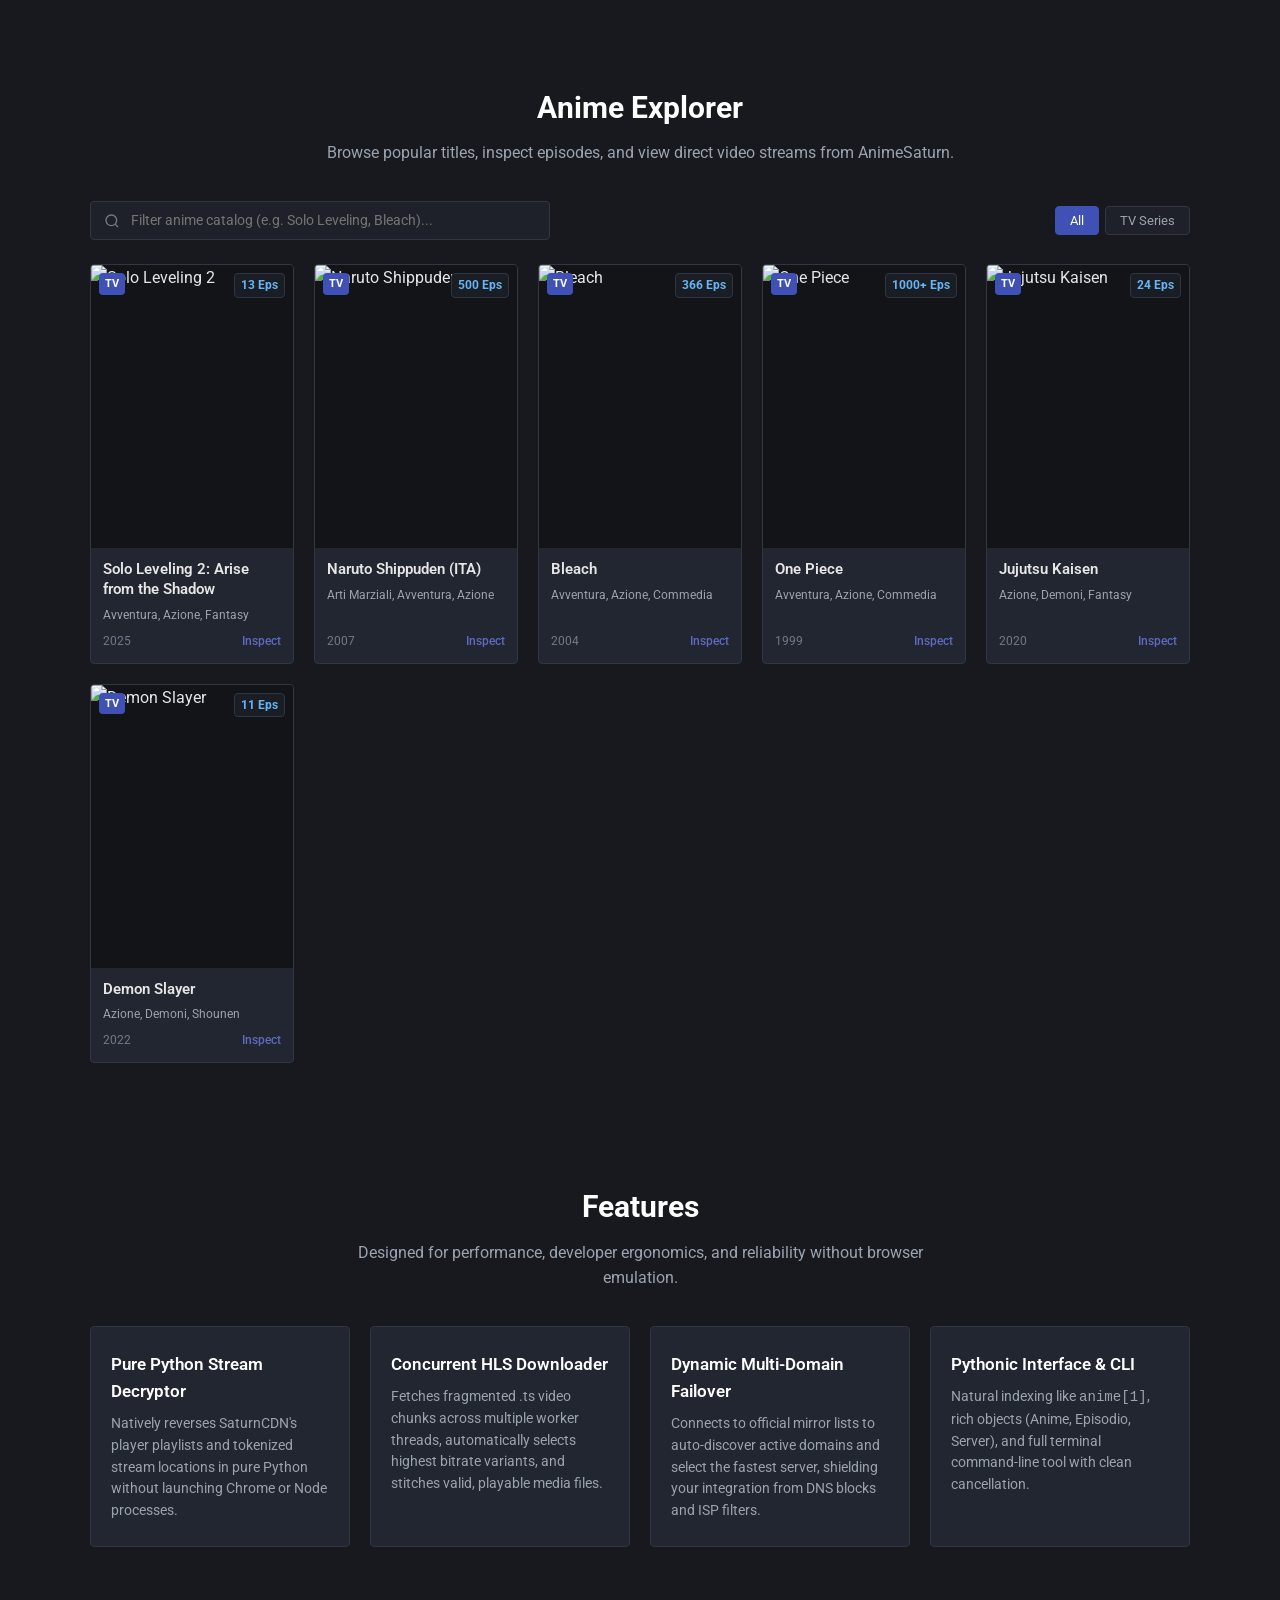
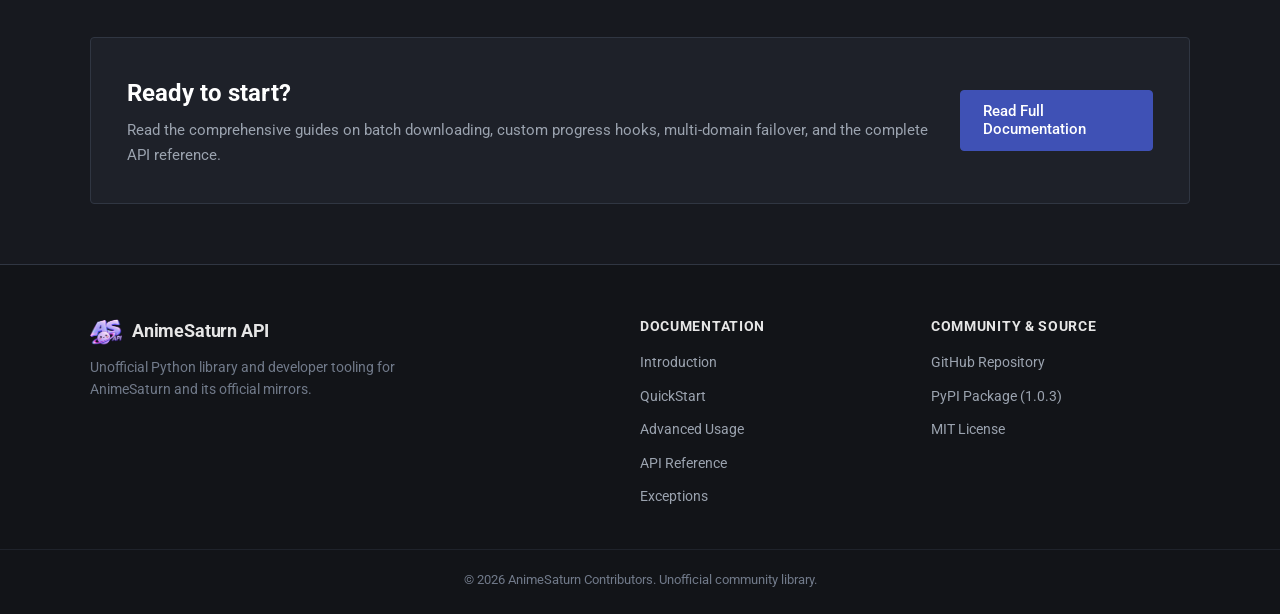
==== commit 257cf286: "style(web): match mkdocs slate and indigo palette, remove gradients, pre-render anime cards" ====
--- a/web/index.html
+++ b/web/index.html
@@ -3,77 +3,70 @@
 <head>
   <meta charset="UTF-8">
   <meta name="viewport" content="width=device-width, initial-scale=1.0">
-  <title>AnimeSaturn API - Python Library & Live Anime API Explorer</title>
-  <meta name="description" content="High-performance, unofficial Python API and live explorer for AnimeSaturn and its official mirrors. Scrape metadata, decrypt video streams, and download episodes.">
+  <title>AnimeSaturn API - Python Library & Anime API Explorer</title>
+  <meta name="description" content="Unofficial high-performance Python library and API explorer for AnimeSaturn and its official mirrors.">
   <link rel="icon" type="image/png" href="static/img/logo.png">
   <link rel="preconnect" href="https://fonts.googleapis.com">
   <link rel="preconnect" href="https://fonts.gstatic.com" crossorigin>
-  <link href="https://fonts.googleapis.com/css2?family=Outfit:wght@400;500;600;700;800&family=JetBrains+Mono:wght@400;500;600&display=swap" rel="stylesheet">
+  <link href="https://fonts.googleapis.com/css2?family=Roboto:wght@400;500;700&family=JetBrains+Mono:wght@400;500&display=swap" rel="stylesheet">
   <link rel="stylesheet" href="style.css">
 </head>
 <body>
-  <!-- Header / Navigation Bar -->
-  <header class="site-header" id="header">
+  <!-- Navigation Header -->
+  <header class="site-header">
     <div class="container nav-container">
-      <a href="#" class="brand-link" id="brand-logo">
-        <img src="static/img/logo.png" alt="AnimeSaturn API Logo" class="brand-icon">
-        <span class="brand-text">AnimeSaturn<span>API</span></span>
+      <a href="#" class="brand-link">
+        <img src="static/img/logo.png" alt="AnimeSaturn Logo" class="brand-icon">
+        <span class="brand-text">AnimeSaturn API</span>
       </a>
 
-      <nav class="main-nav" id="main-nav">
+      <nav class="main-nav">
         <a href="#playground" class="nav-item">API Playground</a>
         <a href="#explorer" class="nav-item">Anime Explorer</a>
         <a href="#features" class="nav-item">Features</a>
-        <a href="https://github.com/hollowfall/AnimeSaturn-API" target="_blank" rel="noopener noreferrer" class="nav-item nav-github">GitHub</a>
-        <a href="https://pypi.org/project/animesaturn/" target="_blank" rel="noopener noreferrer" class="nav-item nav-pypi">PyPI</a>
+        <a href="https://github.com/hollowfall/AnimeSaturn-API" target="_blank" rel="noopener noreferrer" class="nav-item">GitHub</a>
+        <a href="https://pypi.org/project/animesaturn/" target="_blank" rel="noopener noreferrer" class="nav-item">PyPI</a>
       </nav>
 
       <div class="nav-actions">
-        <a href="docs/" class="btn btn-docs" id="nav-docs-btn">
+        <a href="docs/" class="btn btn-primary" id="nav-docs-btn">
           <span>Documentation</span>
-          <svg width="16" height="16" viewBox="0 0 24 24" fill="none" stroke="currentColor" stroke-width="2" stroke-linecap="round" stroke-linejoin="round"><path d="M5 12h14M12 5l7 7-7 7"/></svg>
         </a>
       </div>
     </div>
   </header>
 
   <!-- Hero Section -->
-  <section class="hero-section" id="hero">
-    <div class="hero-bg-glow glow-1"></div>
-    <div class="hero-bg-glow glow-2"></div>
+  <section class="hero-section">
     <div class="container hero-container">
       <div class="hero-badge">
         <span class="badge-dot"></span>
         <span>Version 1.0.3 Live on PyPI</span>
-        <span class="badge-tag">Unofficial API</span>
       </div>
 
       <h1 class="hero-title">
-        The High-Speed Python Engine for <span class="gradient-text">AnimeSaturn</span>
+        High-Performance Python Library for AnimeSaturn
       </h1>
 
       <p class="hero-subtitle">
-        Search thousands of anime, extract complete metadata with full Italian synopses, decrypt SaturnCDN video streams in pure Python, and download high-definition episodes concurrently.
+        Search thousands of anime, extract complete metadata with full Italian synopses, decrypt SaturnCDN video streams, and download high-definition episodes concurrently.
       </p>
 
       <div class="hero-cta-group">
-        <a href="docs/" class="btn btn-primary" id="hero-docs-cta">
-          <svg width="18" height="18" viewBox="0 0 24 24" fill="none" stroke="currentColor" stroke-width="2" stroke-linecap="round" stroke-linejoin="round"><path d="M4 19.5v-15A2.5 2.5 0 0 1 6.5 2H20v20H6.5a2.5 2.5 0 0 1-2.5-2.5Z"/><path d="M6 6h10M6 10h10"/></svg>
-          <span>Explore Documentation</span>
+        <a href="docs/" class="btn btn-primary btn-large">
+          <span>Read Documentation</span>
         </a>
-
-        <a href="#playground" class="btn btn-secondary" id="hero-playground-cta">
-          <svg width="18" height="18" viewBox="0 0 24 24" fill="none" stroke="currentColor" stroke-width="2" stroke-linecap="round" stroke-linejoin="round"><polygon points="5 3 19 12 5 21 5 3"/></svg>
-          <span>Try Live API</span>
+        <a href="#playground" class="btn btn-secondary btn-large">
+          <span>API Playground</span>
         </a>
       </div>
 
-      <!-- Quick Install Box -->
-      <div class="install-card" id="install-card">
+      <!-- Install Command Box -->
+      <div class="install-card">
         <span class="terminal-prompt">$</span>
         <code class="install-code" id="install-command">pip install animesaturn</code>
         <button class="btn-copy" id="btn-copy-install" title="Copy to clipboard" aria-label="Copy install command">
-          <svg class="icon-copy" width="16" height="16" viewBox="0 0 24 24" fill="none" stroke="currentColor" stroke-width="2"><rect width="14" height="14" x="8" y="8" rx="2" ry="2"/><path d="M4 16c-1.1 0-2-.9-2-2V4c0-1.1.9-2 2-2h10c1.1 0 2 .9 2 2"/></svg>
+          <svg width="16" height="16" viewBox="0 0 24 24" fill="none" stroke="currentColor" stroke-width="2"><rect width="14" height="14" x="8" y="8" rx="2" ry="2"/><path d="M4 16c-1.1 0-2-.9-2-2V4c0-1.1.9-2 2-2h10c1.1 0 2 .9 2 2"/></svg>
           <span class="copy-tooltip" id="copy-tooltip">Copied!</span>
         </button>
       </div>
@@ -82,12 +75,12 @@
       <div class="stats-grid">
         <div class="stat-card">
           <div class="stat-num">100%</div>
-          <div class="stat-label">Pure Python Engine</div>
+          <div class="stat-label">Pure Python</div>
           <div class="stat-desc">Zero headless browser overhead</div>
         </div>
         <div class="stat-card">
           <div class="stat-num">HLS</div>
-          <div class="stat-label">Multi-Threaded Chunks</div>
+          <div class="stat-label">Multi-Threaded</div>
           <div class="stat-desc">Concurrent segment downloader</div>
         </div>
         <div class="stat-card">
@@ -98,26 +91,25 @@
         <div class="stat-card">
           <div class="stat-num">CLI</div>
           <div class="stat-label">Terminal Utility</div>
-          <div class="stat-desc">Search, inspect &amp; download</div>
+          <div class="stat-desc">Search, view and download</div>
         </div>
       </div>
     </div>
   </section>
 
   <!-- Live Working Anime API Playground -->
-  <section class="section playground-section" id="playground">
+  <section class="section" id="playground">
     <div class="container">
       <div class="section-header">
-        <div class="section-tag">Interactive Console</div>
-        <h2 class="section-title">Live Working Anime API Playground</h2>
+        <h2 class="section-title">Live API Playground</h2>
         <p class="section-desc">
-          Test real AnimeSaturn endpoints directly in your browser. Inspect real-time JSON responses and generate corresponding Python code snippets.
+          Test AnimeSaturn API endpoints directly in your browser. Inspect real-time JSON responses and generate corresponding Python code snippets.
         </p>
       </div>
 
-      <!-- Query Presets -->
+      <!-- Presets -->
       <div class="preset-pills" id="preset-container">
-        <span class="preset-label">Presets:</span>
+        <span class="preset-label">Endpoints:</span>
         <button class="preset-btn active" data-query="Solo Leveling" data-type="search">Search: Solo Leveling</button>
         <button class="preset-btn" data-query="Naruto" data-type="search">Search: Naruto</button>
         <button class="preset-btn" data-query="Bleach" data-type="search">Search: Bleach</button>
@@ -126,18 +118,17 @@
         <button class="preset-btn" data-type="mirrors">Official Mirrors</button>
       </div>
 
-      <!-- Live API Request Box -->
+      <!-- Console Box -->
       <div class="api-console-box">
         <div class="console-url-bar">
           <span class="method-badge">GET</span>
           <input type="text" id="api-url-input" class="console-input" value="/api/search?q=Solo+Leveling" spellcheck="false">
-          <button id="btn-run-query" class="btn btn-run">
+          <button id="btn-run-query" class="btn btn-primary">
             <span class="btn-run-text">Run Query</span>
             <div class="spinner" id="query-spinner"></div>
           </button>
         </div>
 
-        <!-- Output Split: JSON Response & Python Code -->
         <div class="console-body">
           <div class="console-tab-header">
             <div class="tab-buttons">
@@ -146,7 +137,7 @@
             </div>
             <div class="console-meta">
               <span class="status-indicator status-ok" id="status-badge">200 OK</span>
-              <span class="response-time" id="response-time-badge">~120ms</span>
+              <span class="response-time" id="response-time-badge">24ms</span>
               <button class="btn-copy-code" id="btn-copy-output" title="Copy output">
                 <svg width="14" height="14" viewBox="0 0 24 24" fill="none" stroke="currentColor" stroke-width="2"><rect width="14" height="14" x="8" y="8" rx="2" ry="2"/><path d="M4 16c-1.1 0-2-.9-2-2V4c0-1.1.9-2 2-2h10c1.1 0 2 .9 2 2"/></svg>
                 <span>Copy</span>
@@ -155,129 +146,206 @@
           </div>
 
           <div class="console-viewport">
-            <pre class="code-view active" id="json-view"><code id="json-code-content">// Click 'Run Query' or select a preset to execute</code></pre>
-            <pre class="code-view" id="code-view"><code id="python-code-content">import animesaturn
-
-results = animesaturn.find("solo-leveling")
-for anime in results:
-    print(anime["name"], anime["url"])</code></pre>
-          </div>
-        </div>
-      </div>
-    </div>
-  </section>
-
-  <!-- Interactive Anime Explorer -->
-  <section class="section explorer-section" id="explorer">
+            <pre class="code-view active" id="json-view"><code id="json-code-content"></code></pre>
+            <pre class="code-view" id="code-view"><code id="python-code-content"></code></pre>
+          </div>
+        </div>
+      </div>
+    </div>
+  </section>
+
+  <!-- Anime Explorer -->
+  <section class="section" id="explorer">
     <div class="container">
       <div class="section-header">
-        <div class="section-tag">Visual Browser</div>
-        <h2 class="section-title">Anime Explorer &amp; Stream Inspector</h2>
+        <h2 class="section-title">Anime Explorer</h2>
         <p class="section-desc">
-          Browse anime titles, inspect episodes, examine available SaturnCDN servers, and view direct video streams.
+          Browse popular titles, inspect episodes, and view direct video streams from AnimeSaturn.
         </p>
       </div>
 
-      <!-- Explorer Search & Controls -->
+      <!-- Controls -->
       <div class="explorer-controls">
         <div class="search-input-wrapper">
-          <svg class="search-icon" width="18" height="18" viewBox="0 0 24 24" fill="none" stroke="currentColor" stroke-width="2"><circle cx="11" cy="11" r="8"/><path d="m21 21-4.3-4.3"/></svg>
-          <input type="text" id="explorer-search-input" class="search-input" placeholder="Search catalog (e.g. Solo Leveling, Bleach, Naruto)...">
+          <svg class="search-icon" width="16" height="16" viewBox="0 0 24 24" fill="none" stroke="currentColor" stroke-width="2"><circle cx="11" cy="11" r="8"/><path d="m21 21-4.3-4.3"/></svg>
+          <input type="text" id="explorer-search-input" class="search-input" placeholder="Filter anime catalog (e.g. Solo Leveling, Bleach)...">
         </div>
         <div class="category-filters">
           <button class="filter-pill active" data-filter="all">All</button>
           <button class="filter-pill" data-filter="TV">TV Series</button>
-          <button class="filter-pill" data-filter="Movie">Movies</button>
-        </div>
-      </div>
-
-      <!-- Anime Cards Grid -->
+        </div>
+      </div>
+
+      <!-- Pre-rendered Solid Anime Cards Grid -->
       <div class="anime-grid" id="anime-cards-grid">
-        <!-- Injected dynamically via app.js -->
-      </div>
-    </div>
-  </section>
-
-  <!-- Anime Details Modal / Drawer -->
+        <!-- 1. Solo Leveling -->
+        <div class="anime-card" data-slug="solo-leveling-2-arise-from-the-shadow-jyfLb" data-title="Solo Leveling 2: Arise from the Shadow">
+          <div class="card-poster-wrapper">
+            <img class="card-poster" src="https://img.saturncdn.net/static/images/locandine/2J1Jh.jpg" alt="Solo Leveling 2" loading="lazy">
+            <span class="card-badge-ep">13 Eps</span>
+            <span class="card-badge-type">TV</span>
+          </div>
+          <div class="card-info">
+            <h3 class="card-title">Solo Leveling 2: Arise from the Shadow</h3>
+            <div class="card-genres">Avventura, Azione, Fantasy</div>
+            <div class="card-meta">
+              <span>2025</span>
+              <span class="card-inspect-link">Inspect</span>
+            </div>
+          </div>
+        </div>
+
+        <!-- 2. Naruto Shippuden -->
+        <div class="anime-card" data-slug="naruto-shippuden-ita-PjvU1" data-title="Naruto Shippuden (ITA)">
+          <div class="card-poster-wrapper">
+            <img class="card-poster" src="https://img.saturncdn.net/static/images/locandine/01ec367b44f0a568430a957e042639af.png" alt="Naruto Shippuden" loading="lazy">
+            <span class="card-badge-ep">500 Eps</span>
+            <span class="card-badge-type">TV</span>
+          </div>
+          <div class="card-info">
+            <h3 class="card-title">Naruto Shippuden (ITA)</h3>
+            <div class="card-genres">Arti Marziali, Avventura, Azione</div>
+            <div class="card-meta">
+              <span>2007</span>
+              <span class="card-inspect-link">Inspect</span>
+            </div>
+          </div>
+        </div>
+
+        <!-- 3. Bleach -->
+        <div class="anime-card" data-slug="bleach-c13Hk" data-title="Bleach">
+          <div class="card-poster-wrapper">
+            <img class="card-poster" src="https://img.saturncdn.net/static/images/locandine/40451l.jpg" alt="Bleach" loading="lazy">
+            <span class="card-badge-ep">366 Eps</span>
+            <span class="card-badge-type">TV</span>
+          </div>
+          <div class="card-info">
+            <h3 class="card-title">Bleach</h3>
+            <div class="card-genres">Avventura, Azione, Commedia</div>
+            <div class="card-meta">
+              <span>2004</span>
+              <span class="card-inspect-link">Inspect</span>
+            </div>
+          </div>
+        </div>
+
+        <!-- 4. One Piece -->
+        <div class="anime-card" data-slug="one-piece-PmTvj" data-title="One Piece">
+          <div class="card-poster-wrapper">
+            <img class="card-poster" src="https://img.saturncdn.net/static/images/locandine/OnePieceElbafPic.png" alt="One Piece" loading="lazy">
+            <span class="card-badge-ep">1000+ Eps</span>
+            <span class="card-badge-type">TV</span>
+          </div>
+          <div class="card-info">
+            <h3 class="card-title">One Piece</h3>
+            <div class="card-genres">Avventura, Azione, Commedia</div>
+            <div class="card-meta">
+              <span>1999</span>
+              <span class="card-inspect-link">Inspect</span>
+            </div>
+          </div>
+        </div>
+
+        <!-- 5. Jujutsu Kaisen -->
+        <div class="anime-card" data-slug="jujutsu-kaisen-XMtDv" data-title="Jujutsu Kaisen">
+          <div class="card-poster-wrapper">
+            <img class="card-poster" src="https://img.saturncdn.net/static/images/locandine/db1bbeb5de1267aac5b5a0291ecb1b3a1610752065_full.jpg" alt="Jujutsu Kaisen" loading="lazy">
+            <span class="card-badge-ep">24 Eps</span>
+            <span class="card-badge-type">TV</span>
+          </div>
+          <div class="card-info">
+            <h3 class="card-title">Jujutsu Kaisen</h3>
+            <div class="card-genres">Azione, Demoni, Fantasy</div>
+            <div class="card-meta">
+              <span>2020</span>
+              <span class="card-inspect-link">Inspect</span>
+            </div>
+          </div>
+        </div>
+
+        <!-- 6. Demon Slayer -->
+        <div class="anime-card" data-slug="demon-slayer-kimetsu-no-yaiba-entertainment-district-arc-KGZWL" data-title="Demon Slayer">
+          <div class="card-poster-wrapper">
+            <img class="card-poster" src="https://img.saturncdn.net/static/images/locandine/YIoa-.png" alt="Demon Slayer" loading="lazy">
+            <span class="card-badge-ep">11 Eps</span>
+            <span class="card-badge-type">TV</span>
+          </div>
+          <div class="card-info">
+            <h3 class="card-title">Demon Slayer</h3>
+            <div class="card-genres">Azione, Demoni, Shounen</div>
+            <div class="card-meta">
+              <span>2022</span>
+              <span class="card-inspect-link">Inspect</span>
+            </div>
+          </div>
+        </div>
+      </div>
+    </div>
+  </section>
+
+  <!-- Anime Details Modal -->
   <div class="modal-backdrop" id="modal-backdrop" aria-hidden="true">
     <div class="modal-card" id="anime-modal" role="dialog" aria-modal="true">
       <button class="btn-modal-close" id="btn-modal-close" aria-label="Close modal">&times;</button>
-      
-      <div class="modal-content-grid" id="modal-content-container">
-        <!-- Populated dynamically via app.js -->
-      </div>
+      <div class="modal-content-grid" id="modal-content-container"></div>
     </div>
   </div>
 
-  <!-- Features Grid Section -->
-  <section class="section features-section" id="features">
+  <!-- Features Section -->
+  <section class="section" id="features">
     <div class="container">
       <div class="section-header">
-        <div class="section-tag">Capabilities</div>
-        <h2 class="section-title">Engine Architecture &amp; Features</h2>
+        <h2 class="section-title">Features</h2>
         <p class="section-desc">
-          Built for reliability, developer ergonomics, and high throughput without unnecessary complexity.
+          Designed for performance, developer ergonomics, and reliability without browser emulation.
         </p>
       </div>
 
       <div class="features-grid">
         <div class="feature-card">
-          <div class="feature-icon-box">
-            <svg width="24" height="24" viewBox="0 0 24 24" fill="none" stroke="currentColor" stroke-width="2"><polyline points="16 18 22 12 16 6"/><polyline points="8 6 2 12 8 18"/></svg>
-          </div>
           <h3 class="feature-heading">Pure Python Stream Decryptor</h3>
           <p class="feature-text">
-            Natively reverses SaturnCDN's obfuscated player playlists and tokenized stream locations in pure Python without launching Chrome or Node processes.
+            Natively reverses SaturnCDN's player playlists and tokenized stream locations in pure Python without launching Chrome or Node processes.
           </p>
         </div>
 
         <div class="feature-card">
-          <div class="feature-icon-box">
-            <svg width="24" height="24" viewBox="0 0 24 24" fill="none" stroke="currentColor" stroke-width="2"><path d="M21 15v4a2 2 0 0 1-2 2H5a2 2 0 0 1-2-2v-4"/><polyline points="7 10 12 15 17 10"/><line x1="12" x2="12" y1="15" y2="3"/></svg>
-          </div>
           <h3 class="feature-heading">Concurrent HLS Downloader</h3>
           <p class="feature-text">
-            Fetches fragmented <code>.ts</code> video chunks across multiple worker threads, automatically selects highest bitrate variants, and stitches valid, playable media files.
+            Fetches fragmented .ts video chunks across multiple worker threads, automatically selects highest bitrate variants, and stitches valid, playable media files.
           </p>
         </div>
 
         <div class="feature-card">
-          <div class="feature-icon-box">
-            <svg width="24" height="24" viewBox="0 0 24 24" fill="none" stroke="currentColor" stroke-width="2"><circle cx="12" cy="12" r="10"/><path d="m4.93 4.93 4.24 4.24M14.83 14.83l4.24 4.24M14.83 9.17l4.24-4.24M4.93 19.07l4.24-4.24"/></svg>
-          </div>
           <h3 class="feature-heading">Dynamic Multi-Domain Failover</h3>
           <p class="feature-text">
-            Connects to <code>animesaturn.me</code> to auto-discover active mirror domains and select the fastest server, shielding your integration from DNS blocks and ISP filters.
+            Connects to official mirror lists to auto-discover active domains and select the fastest server, shielding your integration from DNS blocks and ISP filters.
           </p>
         </div>
 
         <div class="feature-card">
-          <div class="feature-icon-box">
-            <svg width="24" height="24" viewBox="0 0 24 24" fill="none" stroke="currentColor" stroke-width="2"><rect width="20" height="14" x="2" y="5" rx="2"/><line x1="2" x2="22" y1="10" y2="10"/></svg>
-          </div>
           <h3 class="feature-heading">Pythonic Interface &amp; CLI</h3>
           <p class="feature-text">
-            Natural indexing like <code>anime[1]</code>, rich objects (<code>Anime</code>, <code>Episodio</code>, <code>Server</code>), and full terminal command-line tool with clean cancellation.
-          </p>
-        </div>
-      </div>
-    </div>
-  </section>
-
-  <!-- Docs Callout CTA Banner -->
+            Natural indexing like <code>anime[1]</code>, rich objects (Anime, Episodio, Server), and full terminal command-line tool with clean cancellation.
+          </p>
+        </div>
+      </div>
+    </div>
+  </section>
+
+  <!-- Docs Callout Banner -->
   <section class="docs-callout-section">
     <div class="container">
       <div class="callout-card">
         <div class="callout-content">
-          <h2 class="callout-title">Ready to build or integrate?</h2>
+          <h2 class="callout-title">Ready to start?</h2>
           <p class="callout-text">
-            Read our comprehensive guides on batch downloading, custom progress hooks, multi-domain failover, and the complete API reference.
+            Read the comprehensive guides on batch downloading, custom progress hooks, multi-domain failover, and the complete API reference.
           </p>
         </div>
         <div class="callout-action">
-          <a href="docs/" class="btn btn-primary btn-large" id="btn-callout-docs">
+          <a href="docs/" class="btn btn-primary btn-large">
             <span>Read Full Documentation</span>
-            <svg width="18" height="18" viewBox="0 0 24 24" fill="none" stroke="currentColor" stroke-width="2" stroke-linecap="round" stroke-linejoin="round"><path d="M5 12h14M12 5l7 7-7 7"/></svg>
           </a>
         </div>
       </div>
@@ -290,7 +358,7 @@
       <div class="footer-col brand-col">
         <div class="brand-link">
           <img src="static/img/logo.png" alt="AnimeSaturn API" class="brand-icon">
-          <span class="brand-text">AnimeSaturn<span>API</span></span>
+          <span class="brand-text">AnimeSaturn API</span>
         </div>
         <p class="footer-desc">
           Unofficial Python library and developer tooling for AnimeSaturn and its official mirrors.
@@ -313,7 +381,6 @@
         <ul class="footer-links">
           <li><a href="https://github.com/hollowfall/AnimeSaturn-API" target="_blank" rel="noopener noreferrer">GitHub Repository</a></li>
           <li><a href="https://pypi.org/project/animesaturn/" target="_blank" rel="noopener noreferrer">PyPI Package (1.0.3)</a></li>
-          <li><a href="https://github.com/hollowfall/AnimeSaturn-API/issues" target="_blank" rel="noopener noreferrer">Issue Tracker</a></li>
           <li><a href="https://github.com/hollowfall/AnimeSaturn-API/blob/Main/LICENSE" target="_blank" rel="noopener noreferrer">MIT License</a></li>
         </ul>
       </div>
--- a/web/style.css
+++ b/web/style.css
@@ -1,55 +1,46 @@
 /* ==========================================================================
-   AnimeSaturn API - Modern Dark Glassmorphism Design System
+   AnimeSaturn API - Clean Material Design (Matching MkDocs Slate & Indigo)
+   Simple, functional, zero gradients, no glow effects.
    ========================================================================== */
 
 :root {
-  --bg-main: #080c15;
-  --bg-surface: #0f172a;
-  --bg-card: rgba(15, 23, 42, 0.75);
-  --bg-card-hover: rgba(30, 41, 59, 0.85);
-  --bg-elevated: #1e293b;
-  --bg-glass: rgba(15, 23, 42, 0.65);
-  --bg-glass-heavy: rgba(10, 15, 29, 0.88);
-
-  --border-subtle: rgba(255, 255, 255, 0.08);
-  --border-focus: rgba(99, 102, 241, 0.6);
-  --border-glow: rgba(99, 102, 241, 0.25);
-
-  --accent-primary: #6366f1;
-  --accent-primary-hover: #4f46e5;
-  --accent-secondary: #06b6d4;
-  --accent-gradient: linear-gradient(135deg, #6366f1 0%, #8b5cf6 50%, #06b6d4 100%);
-  --accent-gradient-subtle: linear-gradient(135deg, rgba(99, 102, 241, 0.15), rgba(6, 182, 212, 0.1));
-
-  --text-main: #f8fafc;
-  --text-muted: #94a3b8;
-  --text-dim: #64748b;
-  --text-accent: #818cf8;
-
-  --status-ok: #10b981;
-  --status-warn: #f59e0b;
-  --status-err: #ef4444;
-
-  --font-sans: 'Outfit', -apple-system, BlinkMacSystemFont, "Segoe UI", Roboto, sans-serif;
+  --bg-body: #17191f;
+  --bg-surface: #1e2129;
+  --bg-card: #222630;
+  --bg-card-hover: #292e3a;
+  --bg-code: #13151a;
+  --bg-input: #16181d;
+
+  --border-color: #303642;
+  --border-subtle: #262b35;
+  --border-focus: #3f51b5;
+
+  --primary: #3f51b5;
+  --primary-hover: #303f9f;
+  --primary-active: #283593;
+
+  --accent: #ffb300;
+  --accent-cyan: #00bcd4;
+
+  --text-main: #e6e6e6;
+  --text-muted: #9ba3af;
+  --text-dim: #717a8a;
+  --text-link: #5c6bc0;
+
+  --status-ok: #2e7d32;
+  --status-ok-text: #81c784;
+  --status-err: #c62828;
+  --status-err-text: #ef5350;
+
+  --font-sans: 'Roboto', -apple-system, BlinkMacSystemFont, "Segoe UI", sans-serif;
   --font-mono: 'JetBrains Mono', monospace;
 
-  --radius-sm: 6px;
-  --radius-md: 10px;
-  --radius-lg: 16px;
-  --radius-xl: 24px;
-  --radius-full: 9999px;
-
-  --transition-fast: 150ms cubic-bezier(0.4, 0, 0.2, 1);
-  --transition-normal: 250ms cubic-bezier(0.4, 0, 0.2, 1);
-  --transition-smooth: 400ms cubic-bezier(0.16, 1, 0.3, 1);
-
-  --shadow-sm: 0 2px 8px rgba(0, 0, 0, 0.3);
-  --shadow-md: 0 8px 24px rgba(0, 0, 0, 0.4);
-  --shadow-glow: 0 0 30px rgba(99, 102, 241, 0.25);
-  --shadow-card: 0 10px 30px -10px rgba(0, 0, 0, 0.5);
-}
-
-/* Reset & Base Styles */
+  --radius-sm: 4px;
+  --radius-md: 6px;
+  --radius-lg: 8px;
+}
+
+/* Reset */
 *, *::before, *::after {
   box-sizing: border-box;
   margin: 0;
@@ -63,43 +54,26 @@
 
 body {
   font-family: var(--font-sans);
-  background-color: var(--bg-main);
+  background-color: var(--bg-body);
   color: var(--text-main);
   line-height: 1.6;
   -webkit-font-smoothing: antialiased;
-  -moz-osx-font-smoothing: grayscale;
-  overflow-x: hidden;
-  min-height: 100vh;
-  position: relative;
-}
-
-/* Global Container */
+}
+
 .container {
-  max-width: 1240px;
+  max-width: 1140px;
   margin: 0 auto;
-  padding: 0 24px;
-}
-
-/* Typography Utilities */
-.gradient-text {
-  background: var(--accent-gradient);
-  -webkit-background-clip: text;
-  -webkit-text-fill-color: transparent;
-}
-
-/* Header & Navigation */
+  padding: 0 20px;
+}
+
+/* Header */
 .site-header {
-  position: fixed;
+  position: sticky;
   top: 0;
-  left: 0;
-  right: 0;
-  height: 72px;
   z-index: 1000;
-  background: rgba(8, 12, 21, 0.8);
-  backdrop-filter: blur(16px);
-  -webkit-backdrop-filter: blur(16px);
-  border-bottom: 1px solid var(--border-subtle);
-  transition: background var(--transition-normal);
+  background-color: var(--bg-surface);
+  border-bottom: 1px solid var(--border-color);
+  height: 64px;
 }
 
 .nav-container {
@@ -112,44 +86,40 @@
 .brand-link {
   display: flex;
   align-items: center;
-  gap: 12px;
+  gap: 10px;
   text-decoration: none;
   color: var(--text-main);
   font-weight: 700;
-  font-size: 1.25rem;
-  letter-spacing: -0.02em;
+  font-size: 1.15rem;
 }
 
 .brand-icon {
-  width: 36px;
-  height: 36px;
-  border-radius: 8px;
+  width: 32px;
+  height: 32px;
+  border-radius: var(--radius-sm);
   object-fit: cover;
-  box-shadow: 0 0 15px rgba(99, 102, 241, 0.4);
-}
-
-.brand-text span {
-  color: var(--accent-secondary);
-  font-weight: 800;
-  margin-left: 2px;
+}
+
+.brand-text {
+  letter-spacing: -0.01em;
 }
 
 .main-nav {
   display: flex;
   align-items: center;
-  gap: 28px;
+  gap: 24px;
 }
 
 .nav-item {
   color: var(--text-muted);
   text-decoration: none;
-  font-size: 0.95rem;
+  font-size: 0.9rem;
   font-weight: 500;
-  transition: color var(--transition-fast);
+  transition: color 150ms ease;
 }
 
 .nav-item:hover {
-  color: var(--text-main);
+  color: #ffffff;
 }
 
 .nav-actions {
@@ -158,190 +128,132 @@
   gap: 12px;
 }
 
-/* Buttons */
+/* Buttons - Flat & Simple */
 .btn {
   display: inline-flex;
   align-items: center;
+  justify-content: center;
   gap: 8px;
   font-family: var(--font-sans);
-  font-size: 0.92rem;
-  font-weight: 600;
-  padding: 10px 18px;
-  border-radius: var(--radius-md);
+  font-size: 0.88rem;
+  font-weight: 500;
+  padding: 8px 16px;
+  border-radius: var(--radius-sm);
   text-decoration: none;
   cursor: pointer;
   border: 1px solid transparent;
-  transition: all var(--transition-normal);
-  line-height: 1;
+  transition: background-color 150ms ease, border-color 150ms ease;
+  line-height: 1.2;
 }
 
 .btn-primary {
-  background: var(--accent-gradient);
-  color: #ffffff;
-  box-shadow: 0 4px 18px rgba(99, 102, 241, 0.35);
+  background-color: var(--primary);
+  color: #ffffff;
+  border-color: var(--primary);
 }
 
 .btn-primary:hover {
-  transform: translateY(-2px);
-  box-shadow: 0 6px 24px rgba(99, 102, 241, 0.5);
+  background-color: var(--primary-hover);
+  border-color: var(--primary-hover);
 }
 
 .btn-secondary {
-  background: rgba(255, 255, 255, 0.05);
-  border-color: var(--border-subtle);
+  background-color: #262a34;
+  border-color: var(--border-color);
   color: var(--text-main);
-  backdrop-filter: blur(8px);
 }
 
 .btn-secondary:hover {
-  background: rgba(255, 255, 255, 0.1);
-  border-color: rgba(255, 255, 255, 0.2);
-  transform: translateY(-2px);
-}
-
-.btn-docs {
-  background: rgba(99, 102, 241, 0.12);
-  border: 1px solid rgba(99, 102, 241, 0.3);
-  color: #c7d2fe;
-}
-
-.btn-docs:hover {
-  background: rgba(99, 102, 241, 0.25);
-  border-color: rgba(99, 102, 241, 0.5);
+  background-color: #303542;
   color: #ffffff;
 }
 
 .btn-large {
-  padding: 14px 28px;
-  font-size: 1.05rem;
-  border-radius: var(--radius-lg);
+  padding: 11px 22px;
+  font-size: 0.95rem;
 }
 
 /* Hero Section */
 .hero-section {
-  position: relative;
-  padding: 160px 0 100px;
-  overflow: hidden;
+  padding: 70px 0 50px;
   text-align: center;
-}
-
-.hero-bg-glow {
-  position: absolute;
-  border-radius: 50%;
-  filter: blur(120px);
-  pointer-events: none;
-  opacity: 0.45;
-  z-index: 0;
-}
-
-.glow-1 {
-  width: 500px;
-  height: 500px;
-  background: #6366f1;
-  top: 10%;
-  left: 20%;
-  animation: pulseGlow 10s ease-in-out infinite alternate;
-}
-
-.glow-2 {
-  width: 450px;
-  height: 450px;
-  background: #06b6d4;
-  top: 25%;
-  right: 20%;
-  animation: pulseGlow 12s ease-in-out infinite alternate-reverse;
-}
-
-@keyframes pulseGlow {
-  0% { transform: scale(1) translate(0, 0); opacity: 0.3; }
-  100% { transform: scale(1.15) translate(30px, 20px); opacity: 0.5; }
+  background-color: var(--bg-surface);
+  border-bottom: 1px solid var(--border-color);
 }
 
 .hero-container {
-  position: relative;
-  z-index: 1;
-  max-width: 900px;
+  max-width: 800px;
 }
 
 .hero-badge {
   display: inline-flex;
   align-items: center;
   gap: 8px;
-  background: rgba(99, 102, 241, 0.1);
-  border: 1px solid rgba(99, 102, 241, 0.25);
-  padding: 6px 14px;
-  border-radius: var(--radius-full);
-  font-size: 0.85rem;
+  background-color: #242934;
+  border: 1px solid var(--border-color);
+  padding: 4px 12px;
+  border-radius: 20px;
+  font-size: 0.8rem;
   font-weight: 500;
-  color: #c7d2fe;
-  margin-bottom: 24px;
+  color: var(--text-muted);
+  margin-bottom: 20px;
 }
 
 .badge-dot {
-  width: 8px;
-  height: 8px;
+  width: 7px;
+  height: 7px;
   border-radius: 50%;
-  background: var(--status-ok);
-  box-shadow: 0 0 8px var(--status-ok);
-}
-
-.badge-tag {
-  background: rgba(255, 255, 255, 0.1);
-  padding: 2px 8px;
-  border-radius: var(--radius-full);
-  font-size: 0.75rem;
-  color: var(--text-muted);
+  background-color: #4caf50;
 }
 
 .hero-title {
-  font-size: 3.5rem;
-  font-weight: 800;
-  letter-spacing: -0.03em;
-  line-height: 1.15;
-  margin-bottom: 20px;
+  font-size: 2.6rem;
+  font-weight: 700;
+  letter-spacing: -0.02em;
+  line-height: 1.2;
+  margin-bottom: 16px;
+  color: #ffffff;
 }
 
 .hero-subtitle {
-  font-size: 1.2rem;
+  font-size: 1.1rem;
   color: var(--text-muted);
   line-height: 1.6;
-  max-width: 740px;
-  margin: 0 auto 36px;
+  margin: 0 auto 30px;
+  max-width: 680px;
 }
 
 .hero-cta-group {
   display: flex;
   align-items: center;
   justify-content: center;
-  gap: 16px;
-  margin-bottom: 40px;
+  gap: 14px;
+  margin-bottom: 36px;
 }
 
 /* Install Box */
 .install-card {
   display: inline-flex;
   align-items: center;
-  background: rgba(15, 23, 42, 0.8);
-  border: 1px solid var(--border-subtle);
-  border-radius: var(--radius-lg);
-  padding: 12px 20px;
-  box-shadow: var(--shadow-card);
-  backdrop-filter: blur(12px);
-  max-width: 480px;
-  margin: 0 auto 60px;
+  background-color: var(--bg-code);
+  border: 1px solid var(--border-color);
+  border-radius: var(--radius-sm);
+  padding: 10px 16px;
+  max-width: 440px;
+  margin: 0 auto 40px;
   position: relative;
 }
 
 .terminal-prompt {
-  color: var(--accent-secondary);
+  color: var(--text-dim);
   font-family: var(--font-mono);
-  font-weight: 600;
+  font-weight: 500;
   margin-right: 12px;
 }
 
 .install-code {
   font-family: var(--font-mono);
-  font-size: 0.95rem;
+  font-size: 0.9rem;
   color: var(--text-main);
   flex-grow: 1;
   text-align: left;
@@ -352,246 +264,185 @@
   border: none;
   color: var(--text-muted);
   cursor: pointer;
-  padding: 6px;
+  padding: 4px;
   display: flex;
   align-items: center;
   justify-content: center;
-  border-radius: var(--radius-sm);
   margin-left: 12px;
-  transition: all var(--transition-fast);
   position: relative;
 }
 
 .btn-copy:hover {
-  color: var(--text-main);
-  background: rgba(255, 255, 255, 0.08);
+  color: #ffffff;
 }
 
 .copy-tooltip {
   position: absolute;
-  top: -32px;
+  top: -28px;
   right: 0;
-  background: var(--accent-primary);
+  background: #333946;
   color: #fff;
-  font-size: 0.75rem;
-  padding: 4px 8px;
-  border-radius: 4px;
+  font-size: 0.72rem;
+  padding: 3px 6px;
+  border-radius: var(--radius-sm);
   pointer-events: none;
   opacity: 0;
-  transform: translateY(4px);
-  transition: all var(--transition-fast);
+  transition: opacity 150ms ease;
   white-space: nowrap;
 }
 
 .copy-tooltip.show {
   opacity: 1;
-  transform: translateY(0);
-}
-
-/* Stats Grid */
+}
+
+/* Stats */
 .stats-grid {
   display: grid;
   grid-template-columns: repeat(4, 1fr);
-  gap: 20px;
-  margin-top: 20px;
+  gap: 16px;
+  margin-top: 10px;
 }
 
 .stat-card {
-  background: var(--bg-card);
-  border: 1px solid var(--border-subtle);
-  border-radius: var(--radius-lg);
-  padding: 24px 18px;
+  background-color: var(--bg-card);
+  border: 1px solid var(--border-color);
+  border-radius: var(--radius-sm);
+  padding: 18px 14px;
   text-align: left;
-  backdrop-filter: blur(12px);
-  transition: all var(--transition-normal);
-}
-
-.stat-card:hover {
-  background: var(--bg-card-hover);
-  border-color: rgba(99, 102, 241, 0.3);
-  transform: translateY(-3px);
-  box-shadow: var(--shadow-glow);
 }
 
 .stat-num {
-  font-size: 2rem;
-  font-weight: 800;
-  letter-spacing: -0.02em;
-  background: var(--accent-gradient);
-  -webkit-background-clip: text;
-  -webkit-text-fill-color: transparent;
-  line-height: 1;
-  margin-bottom: 8px;
+  font-size: 1.4rem;
+  font-weight: 700;
+  color: var(--primary);
+  margin-bottom: 4px;
 }
 
 .stat-label {
-  font-size: 0.95rem;
-  font-weight: 700;
+  font-size: 0.88rem;
+  font-weight: 600;
   color: var(--text-main);
-  margin-bottom: 4px;
+  margin-bottom: 2px;
 }
 
 .stat-desc {
-  font-size: 0.82rem;
+  font-size: 0.76rem;
   color: var(--text-dim);
 }
 
 /* Sections */
 .section {
-  padding: 100px 0;
-  position: relative;
+  padding: 60px 0;
 }
 
 .section-header {
   text-align: center;
-  max-width: 680px;
-  margin: 0 auto 50px;
-}
-
-.section-tag {
-  display: inline-block;
-  font-size: 0.8rem;
+  max-width: 640px;
+  margin: 0 auto 36px;
+}
+
+.section-title {
+  font-size: 1.9rem;
   font-weight: 700;
-  text-transform: uppercase;
-  letter-spacing: 0.1em;
-  color: var(--accent-secondary);
-  margin-bottom: 12px;
-}
-
-.section-title {
-  font-size: 2.5rem;
-  font-weight: 800;
-  letter-spacing: -0.02em;
-  margin-bottom: 16px;
-  line-height: 1.2;
+  margin-bottom: 8px;
+  color: #ffffff;
 }
 
 .section-desc {
-  font-size: 1.05rem;
-  color: var(--text-muted);
-  line-height: 1.6;
+  font-size: 0.98rem;
+  color: var(--text-muted);
 }
 
 /* ==========================================================================
-   Live API Console / Playground
+   API Console
    ========================================================================== */
 
 .preset-pills {
   display: flex;
   align-items: center;
   flex-wrap: wrap;
-  gap: 10px;
-  margin-bottom: 24px;
+  gap: 8px;
+  margin-bottom: 18px;
   justify-content: center;
 }
 
 .preset-label {
-  font-size: 0.88rem;
+  font-size: 0.84rem;
   color: var(--text-dim);
   font-weight: 600;
   margin-right: 4px;
 }
 
 .preset-btn {
-  background: rgba(15, 23, 42, 0.7);
-  border: 1px solid var(--border-subtle);
+  background-color: var(--bg-surface);
+  border: 1px solid var(--border-color);
   color: var(--text-muted);
   font-family: var(--font-sans);
-  font-size: 0.84rem;
-  font-weight: 500;
-  padding: 8px 14px;
-  border-radius: var(--radius-full);
+  font-size: 0.82rem;
+  padding: 6px 12px;
+  border-radius: var(--radius-sm);
   cursor: pointer;
-  transition: all var(--transition-fast);
+  transition: all 120ms ease;
 }
 
 .preset-btn:hover {
-  color: var(--text-main);
-  border-color: rgba(99, 102, 241, 0.3);
-  background: rgba(30, 41, 59, 0.8);
+  background-color: #2b303c;
+  color: #fff;
 }
 
 .preset-btn.active {
-  background: rgba(99, 102, 241, 0.2);
-  border-color: var(--accent-primary);
+  background-color: var(--primary);
+  border-color: var(--primary);
   color: #fff;
 }
 
 .api-console-box {
-  background: var(--bg-surface);
-  border: 1px solid var(--border-subtle);
-  border-radius: var(--radius-xl);
-  box-shadow: 0 20px 50px -10px rgba(0, 0, 0, 0.6);
+  background-color: var(--bg-surface);
+  border: 1px solid var(--border-color);
+  border-radius: var(--radius-sm);
   overflow: hidden;
-  backdrop-filter: blur(16px);
 }
 
 .console-url-bar {
   display: flex;
   align-items: center;
-  padding: 14px 20px;
-  background: rgba(10, 15, 28, 0.85);
-  border-bottom: 1px solid var(--border-subtle);
-  gap: 12px;
+  padding: 12px 16px;
+  background-color: #1a1d24;
+  border-bottom: 1px solid var(--border-color);
+  gap: 10px;
 }
 
 .method-badge {
-  background: rgba(99, 102, 241, 0.2);
-  color: #818cf8;
-  border: 1px solid rgba(99, 102, 241, 0.4);
+  background-color: #262b38;
+  color: #90caf9;
   font-family: var(--font-mono);
-  font-size: 0.8rem;
+  font-size: 0.78rem;
   font-weight: 700;
-  padding: 6px 12px;
-  border-radius: var(--radius-sm);
-  letter-spacing: 0.05em;
+  padding: 6px 10px;
+  border-radius: var(--radius-sm);
+  border: 1px solid #364052;
 }
 
 .console-input {
   flex-grow: 1;
-  background: rgba(15, 23, 42, 0.8);
-  border: 1px solid var(--border-subtle);
-  border-radius: var(--radius-md);
-  padding: 10px 16px;
+  background-color: var(--bg-input);
+  border: 1px solid var(--border-color);
+  border-radius: var(--radius-sm);
+  padding: 8px 12px;
   font-family: var(--font-mono);
-  font-size: 0.9rem;
+  font-size: 0.88rem;
   color: var(--text-main);
   outline: none;
-  transition: border-color var(--transition-fast);
 }
 
 .console-input:focus {
-  border-color: var(--accent-primary);
-  box-shadow: 0 0 12px rgba(99, 102, 241, 0.25);
-}
-
-.btn-run {
-  background: var(--accent-gradient);
-  color: #fff;
-  border: none;
-  font-weight: 600;
-  padding: 10px 22px;
-  border-radius: var(--radius-md);
-  cursor: pointer;
-  display: flex;
-  align-items: center;
-  gap: 8px;
-  transition: all var(--transition-fast);
-}
-
-.btn-run:hover {
-  box-shadow: 0 4px 16px rgba(99, 102, 241, 0.4);
-  transform: translateY(-1px);
-}
-
-.btn-run:active {
-  transform: translateY(0);
+  border-color: var(--primary);
 }
 
 .spinner {
   display: none;
-  width: 14px;
-  height: 14px;
+  width: 12px;
+  height: 12px;
   border: 2px solid rgba(255, 255, 255, 0.3);
   border-top-color: #ffffff;
   border-radius: 50%;
@@ -610,14 +461,14 @@
   display: flex;
   align-items: center;
   justify-content: space-between;
-  padding: 12px 20px;
-  background: rgba(15, 23, 42, 0.6);
-  border-bottom: 1px solid var(--border-subtle);
+  padding: 10px 16px;
+  background-color: #1c1f27;
+  border-bottom: 1px solid var(--border-color);
 }
 
 .tab-buttons {
   display: flex;
-  gap: 8px;
+  gap: 6px;
 }
 
 .tab-btn {
@@ -625,126 +476,118 @@
   border: none;
   color: var(--text-muted);
   font-family: var(--font-sans);
-  font-size: 0.88rem;
-  font-weight: 600;
-  padding: 6px 14px;
+  font-size: 0.84rem;
+  font-weight: 500;
+  padding: 6px 12px;
   border-radius: var(--radius-sm);
   cursor: pointer;
-  transition: all var(--transition-fast);
-}
-
-.tab-btn:hover {
-  color: var(--text-main);
 }
 
 .tab-btn.active {
-  background: rgba(255, 255, 255, 0.08);
-  color: var(--text-main);
+  background-color: #2a2f3b;
+  color: #ffffff;
 }
 
 .console-meta {
   display: flex;
   align-items: center;
-  gap: 14px;
+  gap: 12px;
 }
 
 .status-indicator {
   font-family: var(--font-mono);
-  font-size: 0.78rem;
+  font-size: 0.75rem;
   font-weight: 600;
-  padding: 3px 8px;
-  border-radius: 4px;
+  padding: 2px 6px;
+  border-radius: var(--radius-sm);
 }
 
 .status-ok {
-  background: rgba(16, 185, 129, 0.15);
-  color: #34d399;
-  border: 1px solid rgba(16, 185, 129, 0.3);
+  background-color: rgba(46, 125, 50, 0.25);
+  color: var(--status-ok-text);
+  border: 1px solid #388e3c;
 }
 
 .status-err {
-  background: rgba(239, 68, 68, 0.15);
-  color: #f87171;
-  border: 1px solid rgba(239, 68, 68, 0.3);
+  background-color: rgba(198, 40, 40, 0.25);
+  color: var(--status-err-text);
+  border: 1px solid #d32f2f;
 }
 
 .response-time {
   font-family: var(--font-mono);
-  font-size: 0.8rem;
+  font-size: 0.78rem;
   color: var(--text-dim);
 }
 
 .btn-copy-code {
   background: none;
-  border: 1px solid var(--border-subtle);
-  color: var(--text-muted);
-  font-size: 0.8rem;
-  padding: 4px 10px;
+  border: 1px solid var(--border-color);
+  color: var(--text-muted);
+  font-size: 0.78rem;
+  padding: 3px 8px;
   border-radius: var(--radius-sm);
   cursor: pointer;
   display: flex;
   align-items: center;
-  gap: 6px;
-  transition: all var(--transition-fast);
+  gap: 4px;
 }
 
 .btn-copy-code:hover {
-  color: var(--text-main);
-  background: rgba(255, 255, 255, 0.05);
+  color: #fff;
+  border-color: #4b5563;
 }
 
 .console-viewport {
-  position: relative;
-  min-height: 320px;
-  max-height: 480px;
+  min-height: 280px;
+  max-height: 420px;
   overflow-y: auto;
-  background: #090e18;
+  background-color: var(--bg-code);
 }
 
 .code-view {
   display: none;
-  padding: 20px;
+  padding: 16px;
   font-family: var(--font-mono);
-  font-size: 0.86rem;
-  line-height: 1.6;
+  font-size: 0.84rem;
+  line-height: 1.55;
   white-space: pre-wrap;
   word-break: break-all;
-  color: #e2e8f0;
+  color: #c9d1d9;
 }
 
 .code-view.active {
   display: block;
 }
 
-/* Syntax Highlighting for JSON */
-.json-key { color: #38bdf8; }
-.json-string { color: #a5f3fc; }
-.json-number { color: #f472b6; }
-.json-boolean { color: #fbbf24; }
-.json-null { color: #94a3b8; }
+.json-key { color: #79c0ff; }
+.json-string { color: #a5d6ff; }
+.json-number { color: #ff7b72; }
+.json-boolean { color: #ffa657; }
+.json-null { color: #8b949e; }
 
 /* ==========================================================================
-   Visual Anime Explorer
+   Anime Explorer
    ========================================================================== */
 
 .explorer-controls {
   display: flex;
   align-items: center;
   justify-content: space-between;
-  gap: 20px;
-  margin-bottom: 36px;
+  gap: 16px;
+  margin-bottom: 24px;
   flex-wrap: wrap;
 }
 
 .search-input-wrapper {
   position: relative;
   flex-grow: 1;
-  max-width: 500px;
+  max-width: 460px;
 }
 
 .search-icon {
   position: absolute;
-  left: 16px;
+  left: 14px;
   top: 50%;
   transform: translateY(-50%);
   color: var(--text-dim);
@@ -753,80 +596,69 @@
 
 .search-input {
   width: 100%;
-  background: var(--bg-surface);
-  border: 1px solid var(--border-subtle);
-  border-radius: var(--radius-full);
-  padding: 12px 20px 12px 48px;
+  background-color: var(--bg-surface);
+  border: 1px solid var(--border-color);
+  border-radius: var(--radius-sm);
+  padding: 10px 14px 10px 40px;
   font-family: var(--font-sans);
-  font-size: 0.95rem;
+  font-size: 0.9rem;
   color: var(--text-main);
   outline: none;
-  transition: all var(--transition-fast);
 }
 
 .search-input:focus {
-  border-color: var(--accent-primary);
-  box-shadow: 0 0 15px rgba(99, 102, 241, 0.25);
+  border-color: var(--primary);
 }
 
 .category-filters {
   display: flex;
-  gap: 8px;
+  gap: 6px;
 }
 
 .filter-pill {
-  background: var(--bg-surface);
-  border: 1px solid var(--border-subtle);
+  background-color: var(--bg-surface);
+  border: 1px solid var(--border-color);
   color: var(--text-muted);
   font-family: var(--font-sans);
-  font-size: 0.86rem;
-  font-weight: 500;
-  padding: 8px 18px;
-  border-radius: var(--radius-full);
+  font-size: 0.82rem;
+  padding: 6px 14px;
+  border-radius: var(--radius-sm);
   cursor: pointer;
-  transition: all var(--transition-fast);
-}
-
-.filter-pill:hover {
-  color: var(--text-main);
-  border-color: rgba(255, 255, 255, 0.2);
 }
 
 .filter-pill.active {
-  background: var(--accent-primary);
-  border-color: var(--accent-primary);
-  color: #ffffff;
+  background-color: var(--primary);
+  border-color: var(--primary);
+  color: #fff;
 }
 
 .anime-grid {
   display: grid;
-  grid-template-columns: repeat(auto-fill, minmax(210px, 1fr));
-  gap: 24px;
+  grid-template-columns: repeat(auto-fill, minmax(200px, 1fr));
+  gap: 20px;
 }
 
 .anime-card {
-  background: var(--bg-card);
-  border: 1px solid var(--border-subtle);
-  border-radius: var(--radius-lg);
+  background-color: var(--bg-card);
+  border: 1px solid var(--border-color);
+  border-radius: var(--radius-sm);
   overflow: hidden;
   cursor: pointer;
-  transition: all var(--transition-normal);
+  transition: transform 120ms ease, border-color 120ms ease;
   display: flex;
   flex-direction: column;
-  position: relative;
 }
 
 .anime-card:hover {
-  transform: translateY(-6px);
-  border-color: rgba(99, 102, 241, 0.4);
-  box-shadow: 0 14px 30px rgba(0, 0, 0, 0.6), var(--shadow-glow);
+  transform: translateY(-3px);
+  border-color: var(--primary);
 }
 
 .card-poster-wrapper {
   position: relative;
   width: 100%;
-  padding-top: 142%; /* 1:1.42 poster ratio */
-  background: #090e17;
+  padding-top: 140%;
+  background-color: #121418;
   overflow: hidden;
 }
 
@@ -837,98 +669,91 @@
   width: 100%;
   height: 100%;
   object-fit: cover;
-  transition: transform var(--transition-smooth);
-}
-
-.anime-card:hover .card-poster {
-  transform: scale(1.05);
 }
 
 .card-badge-ep {
   position: absolute;
-  top: 10px;
-  right: 10px;
-  background: rgba(10, 15, 29, 0.85);
-  backdrop-filter: blur(8px);
-  color: #38bdf8;
-  border: 1px solid rgba(56, 189, 248, 0.3);
+  top: 8px;
+  right: 8px;
+  background-color: #1a1d24;
+  color: #64b5f6;
+  border: 1px solid #2e3646;
   font-size: 0.72rem;
   font-weight: 700;
-  padding: 3px 8px;
-  border-radius: 6px;
+  padding: 2px 6px;
+  border-radius: var(--radius-sm);
 }
 
 .card-badge-type {
   position: absolute;
-  top: 10px;
-  left: 10px;
-  background: rgba(99, 102, 241, 0.85);
-  color: #ffffff;
-  font-size: 0.7rem;
+  top: 8px;
+  left: 8px;
+  background-color: var(--primary);
+  color: #ffffff;
+  font-size: 0.68rem;
   font-weight: 700;
-  padding: 3px 7px;
-  border-radius: 6px;
-  text-transform: uppercase;
+  padding: 2px 6px;
+  border-radius: var(--radius-sm);
 }
 
 .card-info {
-  padding: 16px;
+  padding: 12px;
   display: flex;
   flex-direction: column;
   flex-grow: 1;
 }
 
 .card-title {
-  font-size: 1rem;
-  font-weight: 700;
+  font-size: 0.92rem;
+  font-weight: 600;
   color: var(--text-main);
   line-height: 1.35;
-  margin-bottom: 8px;
+  margin-bottom: 6px;
   display: -webkit-box;
   -webkit-line-clamp: 2;
   -webkit-box-orient: vertical;
   overflow: hidden;
 }
 
-.card-meta {
-  display: flex;
-  align-items: center;
-  justify-content: space-between;
-  font-size: 0.8rem;
-  color: var(--text-dim);
-  margin-top: auto;
-}
-
 .card-genres {
-  font-size: 0.76rem;
+  font-size: 0.74rem;
   color: var(--text-muted);
   white-space: nowrap;
   overflow: hidden;
   text-overflow: ellipsis;
-  margin-bottom: 8px;
-}
-
-/* ==========================================================================
-   Details Modal / Drawer
-   ========================================================================== */
-
+  margin-bottom: 6px;
+}
+
+.card-meta {
+  display: flex;
+  align-items: center;
+  justify-content: space-between;
+  font-size: 0.78rem;
+  color: var(--text-dim);
+  margin-top: auto;
+}
+
+.card-inspect-link {
+  color: var(--text-link);
+  font-weight: 500;
+}
+
+/* Modal */
 .modal-backdrop {
   position: fixed;
   top: 0;
   left: 0;
   right: 0;
   bottom: 0;
-  background: rgba(0, 0, 0, 0.75);
-  backdrop-filter: blur(8px);
-  -webkit-backdrop-filter: blur(8px);
+  background-color: rgba(0, 0, 0, 0.7);
   z-index: 2000;
   display: flex;
   align-items: center;
   justify-content: center;
-  padding: 24px;
+  padding: 20px;
   opacity: 0;
   visibility: hidden;
-  transition: all var(--transition-normal);
+  transition: opacity 150ms ease;
 }
 
 .modal-backdrop.open {
@@ -937,253 +762,204 @@
 }
 
 .modal-card {
-  background: var(--bg-surface);
-  border: 1px solid var(--border-subtle);
-  border-radius: var(--radius-xl);
-  box-shadow: 0 25px 60px rgba(0, 0, 0, 0.8);
-  max-width: 860px;
+  background-color: var(--bg-surface);
+  border: 1px solid var(--border-color);
+  border-radius: var(--radius-sm);
+  max-width: 800px;
   width: 100%;
-  max-height: 90vh;
+  max-height: 85vh;
   overflow-y: auto;
   position: relative;
-  transform: scale(0.94);
-  transition: transform var(--transition-normal);
-  padding: 32px;
-}
-
-.modal-backdrop.open .modal-card {
-  transform: scale(1);
+  padding: 28px;
 }
 
 .btn-modal-close {
   position: absolute;
-  top: 20px;
-  right: 20px;
-  background: rgba(255, 255, 255, 0.08);
-  border: 1px solid var(--border-subtle);
-  color: var(--text-muted);
-  width: 36px;
-  height: 36px;
-  border-radius: 50%;
-  font-size: 1.4rem;
+  top: 16px;
+  right: 16px;
+  background-color: #282c37;
+  border: 1px solid var(--border-color);
+  color: var(--text-muted);
+  width: 32px;
+  height: 32px;
+  border-radius: var(--radius-sm);
+  font-size: 1.2rem;
   display: flex;
   align-items: center;
   justify-content: center;
   cursor: pointer;
-  transition: all var(--transition-fast);
-  z-index: 10;
 }
 
 .btn-modal-close:hover {
-  background: rgba(255, 255, 255, 0.15);
-  color: var(--text-main);
+  color: #fff;
+  background-color: #333946;
 }
 
 .modal-content-grid {
   display: grid;
-  grid-template-columns: 240px 1fr;
-  gap: 28px;
+  grid-template-columns: 200px 1fr;
+  gap: 24px;
 }
 
 .modal-poster {
   width: 100%;
-  border-radius: var(--radius-lg);
-  box-shadow: var(--shadow-md);
+  border-radius: var(--radius-sm);
+  border: 1px solid var(--border-color);
   object-fit: cover;
 }
 
 .modal-title {
-  font-size: 1.8rem;
-  font-weight: 800;
-  line-height: 1.2;
+  font-size: 1.5rem;
+  font-weight: 700;
+  line-height: 1.25;
+  margin-bottom: 4px;
+  color: #ffffff;
+}
+
+.modal-jtitle {
+  font-size: 0.88rem;
+  color: var(--text-dim);
+  margin-bottom: 12px;
+}
+
+.modal-pills {
+  display: flex;
+  flex-wrap: wrap;
+  gap: 6px;
+  margin-bottom: 16px;
+}
+
+.modal-pill {
+  background-color: #252a35;
+  border: 1px solid var(--border-color);
+  font-size: 0.74rem;
+  font-weight: 500;
+  padding: 2px 8px;
+  border-radius: var(--radius-sm);
+  color: var(--text-muted);
+}
+
+.modal-synopsis {
+  font-size: 0.88rem;
+  color: var(--text-muted);
+  line-height: 1.6;
+  margin-bottom: 20px;
+}
+
+.modal-section-title {
+  font-size: 0.92rem;
+  font-weight: 600;
+  color: var(--text-main);
+  margin-bottom: 10px;
+}
+
+.episode-picker-grid {
+  display: grid;
+  grid-template-columns: repeat(auto-fill, minmax(70px, 1fr));
+  gap: 6px;
+  max-height: 150px;
+  overflow-y: auto;
+  margin-bottom: 16px;
+}
+
+.ep-btn {
+  background-color: #252a35;
+  border: 1px solid var(--border-color);
+  color: var(--text-muted);
+  padding: 6px 4px;
+  border-radius: var(--radius-sm);
+  font-size: 0.78rem;
+  cursor: pointer;
+  text-align: center;
+}
+
+.ep-btn:hover {
+  background-color: var(--primary);
+  border-color: var(--primary);
+  color: #fff;
+}
+
+/* Features */
+.features-grid {
+  display: grid;
+  grid-template-columns: repeat(auto-fit, minmax(240px, 1fr));
+  gap: 20px;
+}
+
+.feature-card {
+  background-color: var(--bg-card);
+  border: 1px solid var(--border-color);
+  border-radius: var(--radius-sm);
+  padding: 24px 20px;
+}
+
+.feature-heading {
+  font-size: 1.05rem;
+  font-weight: 600;
+  color: #ffffff;
+  margin-bottom: 8px;
+}
+
+.feature-text {
+  font-size: 0.88rem;
+  color: var(--text-muted);
+  line-height: 1.55;
+}
+
+/* Callout Banner */
+.docs-callout-section {
+  padding: 30px 0 60px;
+}
+
+.callout-card {
+  background-color: var(--bg-surface);
+  border: 1px solid var(--border-color);
+  border-radius: var(--radius-sm);
+  padding: 36px;
+  display: flex;
+  align-items: center;
+  justify-content: space-between;
+  gap: 24px;
+}
+
+.callout-title {
+  font-size: 1.5rem;
+  font-weight: 700;
   margin-bottom: 6px;
-}
-
-.modal-jtitle {
+  color: #ffffff;
+}
+
+.callout-text {
   font-size: 0.95rem;
-  color: var(--accent-secondary);
-  font-weight: 500;
-  margin-bottom: 16px;
-}
-
-.modal-pills {
-  display: flex;
-  flex-wrap: wrap;
-  gap: 8px;
-  margin-bottom: 20px;
-}
-
-.modal-pill {
-  background: rgba(255, 255, 255, 0.06);
-  border: 1px solid var(--border-subtle);
-  font-size: 0.78rem;
-  font-weight: 600;
-  padding: 4px 10px;
-  border-radius: var(--radius-full);
-  color: var(--text-muted);
-}
-
-.modal-synopsis {
-  font-size: 0.92rem;
-  color: var(--text-muted);
-  line-height: 1.6;
-  margin-bottom: 24px;
-}
-
-.modal-section-title {
-  font-size: 1rem;
+  color: var(--text-muted);
+}
+
+/* Footer */
+.site-footer {
+  background-color: #121418;
+  border-top: 1px solid var(--border-color);
+  padding: 50px 0 24px;
+}
+
+.footer-container {
+  display: grid;
+  grid-template-columns: 2fr 1fr 1fr;
+  gap: 32px;
+  margin-bottom: 40px;
+}
+
+.footer-desc {
+  font-size: 0.85rem;
+  color: var(--text-dim);
+  margin-top: 10px;
+  max-width: 320px;
+}
+
+.footer-heading {
+  font-size: 0.86rem;
   font-weight: 700;
   color: var(--text-main);
   margin-bottom: 12px;
-  display: flex;
-  align-items: center;
-  gap: 8px;
-}
-
-.episode-picker-grid {
-  display: grid;
-  grid-template-columns: repeat(auto-fill, minmax(80px, 1fr));
-  gap: 8px;
-  max-height: 180px;
-  overflow-y: auto;
-  padding-right: 6px;
-  margin-bottom: 20px;
-}
-
-.ep-btn {
-  background: rgba(15, 23, 42, 0.8);
-  border: 1px solid var(--border-subtle);
-  color: var(--text-muted);
-  padding: 8px 4px;
-  border-radius: var(--radius-sm);
-  font-size: 0.8rem;
-  font-weight: 600;
-  cursor: pointer;
-  text-align: center;
-  transition: all var(--transition-fast);
-}
-
-.ep-btn:hover {
-  border-color: var(--accent-primary);
-  color: #fff;
-  background: rgba(99, 102, 241, 0.15);
-}
-
-.stream-actions {
-  display: flex;
-  flex-wrap: wrap;
-  gap: 12px;
-}
-
-/* ==========================================================================
-   Features Section
-   ========================================================================== */
-
-.features-grid {
-  display: grid;
-  grid-template-columns: repeat(auto-fit, minmax(260px, 1fr));
-  gap: 24px;
-}
-
-.feature-card {
-  background: var(--bg-card);
-  border: 1px solid var(--border-subtle);
-  border-radius: var(--radius-xl);
-  padding: 32px 24px;
-  backdrop-filter: blur(12px);
-  transition: all var(--transition-normal);
-}
-
-.feature-card:hover {
-  background: var(--bg-card-hover);
-  border-color: rgba(99, 102, 241, 0.35);
-  transform: translateY(-4px);
-  box-shadow: var(--shadow-glow);
-}
-
-.feature-icon-box {
-  width: 52px;
-  height: 52px;
-  border-radius: var(--radius-md);
-  background: rgba(99, 102, 241, 0.12);
-  border: 1px solid rgba(99, 102, 241, 0.25);
-  color: var(--accent-primary);
-  display: flex;
-  align-items: center;
-  justify-content: center;
-  margin-bottom: 20px;
-}
-
-.feature-heading {
-  font-size: 1.2rem;
-  font-weight: 700;
-  color: var(--text-main);
-  margin-bottom: 10px;
-}
-
-.feature-text {
-  font-size: 0.92rem;
-  color: var(--text-muted);
-  line-height: 1.6;
-}
-
-/* ==========================================================================
-   Callout Banner & Footer
-   ========================================================================== */
-
-.docs-callout-section {
-  padding: 40px 0 100px;
-}
-
-.callout-card {
-  background: var(--accent-gradient-subtle);
-  border: 1px solid rgba(99, 102, 241, 0.3);
-  border-radius: var(--radius-xl);
-  padding: 48px;
-  display: flex;
-  align-items: center;
-  justify-content: space-between;
-  gap: 32px;
-  backdrop-filter: blur(16px);
-}
-
-.callout-title {
-  font-size: 2rem;
-  font-weight: 800;
-  margin-bottom: 10px;
-}
-
-.callout-text {
-  font-size: 1.05rem;
-  color: var(--text-muted);
-  max-width: 600px;
-}
-
-.site-footer {
-  background: #05080e;
-  border-top: 1px solid var(--border-subtle);
-  padding: 70px 0 30px;
-}
-
-.footer-container {
-  display: grid;
-  grid-template-columns: 2fr 1fr 1fr;
-  gap: 40px;
-  margin-bottom: 50px;
-}
-
-.footer-desc {
-  font-size: 0.9rem;
-  color: var(--text-dim);
-  margin-top: 14px;
-  max-width: 320px;
-}
-
-.footer-heading {
-  font-size: 0.95rem;
-  font-weight: 700;
-  color: var(--text-main);
-  margin-bottom: 16px;
   text-transform: uppercase;
   letter-spacing: 0.05em;
 }
@@ -1192,44 +968,39 @@
   list-style: none;
   display: flex;
   flex-direction: column;
-  gap: 10px;
+  gap: 8px;
 }
 
 .footer-links a {
   color: var(--text-muted);
   text-decoration: none;
-  font-size: 0.9rem;
-  transition: color var(--transition-fast);
+  font-size: 0.86rem;
 }
 
 .footer-links a:hover {
-  color: var(--text-main);
+  color: #ffffff;
 }
 
 .footer-bottom {
-  border-top: 1px solid rgba(255, 255, 255, 0.05);
-  padding-top: 24px;
+  border-top: 1px solid #1f232b;
+  padding-top: 20px;
   text-align: center;
-  font-size: 0.85rem;
+  font-size: 0.8rem;
   color: var(--text-dim);
 }
 
-/* ==========================================================================
-   Responsive Adaptations
-   ========================================================================== */
-
-@media (max-width: 900px) {
-  .hero-title { font-size: 2.8rem; }
+/* Responsive */
+@media (max-width: 800px) {
+  .hero-title { font-size: 2.1rem; }
   .stats-grid { grid-template-columns: repeat(2, 1fr); }
   .modal-content-grid { grid-template-columns: 1fr; }
-  .modal-poster { max-height: 280px; width: auto; margin: 0 auto; display: block; }
+  .modal-poster { max-height: 240px; width: auto; margin: 0 auto; display: block; }
   .callout-card { flex-direction: column; text-align: center; }
   .footer-container { grid-template-columns: 1fr; }
 }
 
-@media (max-width: 600px) {
-  .hero-title { font-size: 2.1rem; }
-  .hero-subtitle { font-size: 1rem; }
+@media (max-width: 500px) {
+  .hero-title { font-size: 1.7rem; }
   .stats-grid { grid-template-columns: 1fr; }
   .main-nav { display: none; }
   .console-url-bar { flex-direction: column; align-items: stretch; }
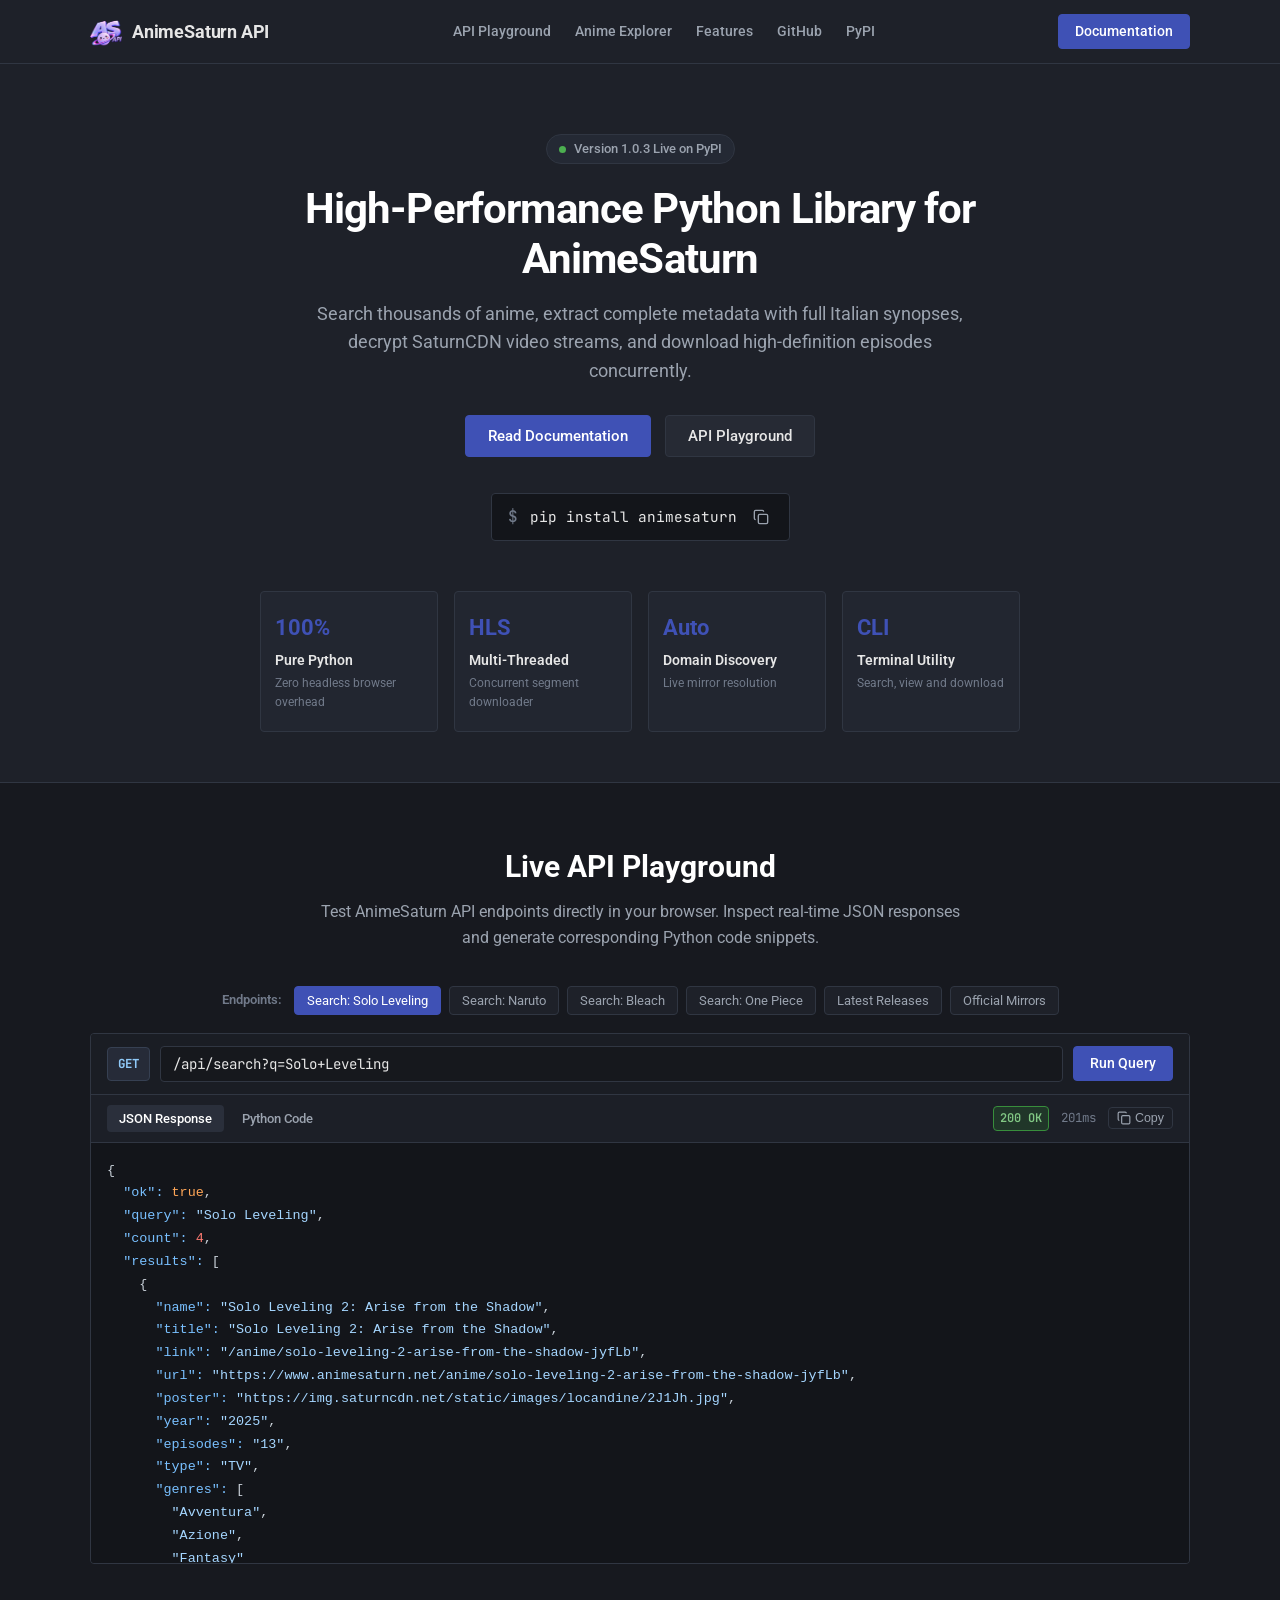
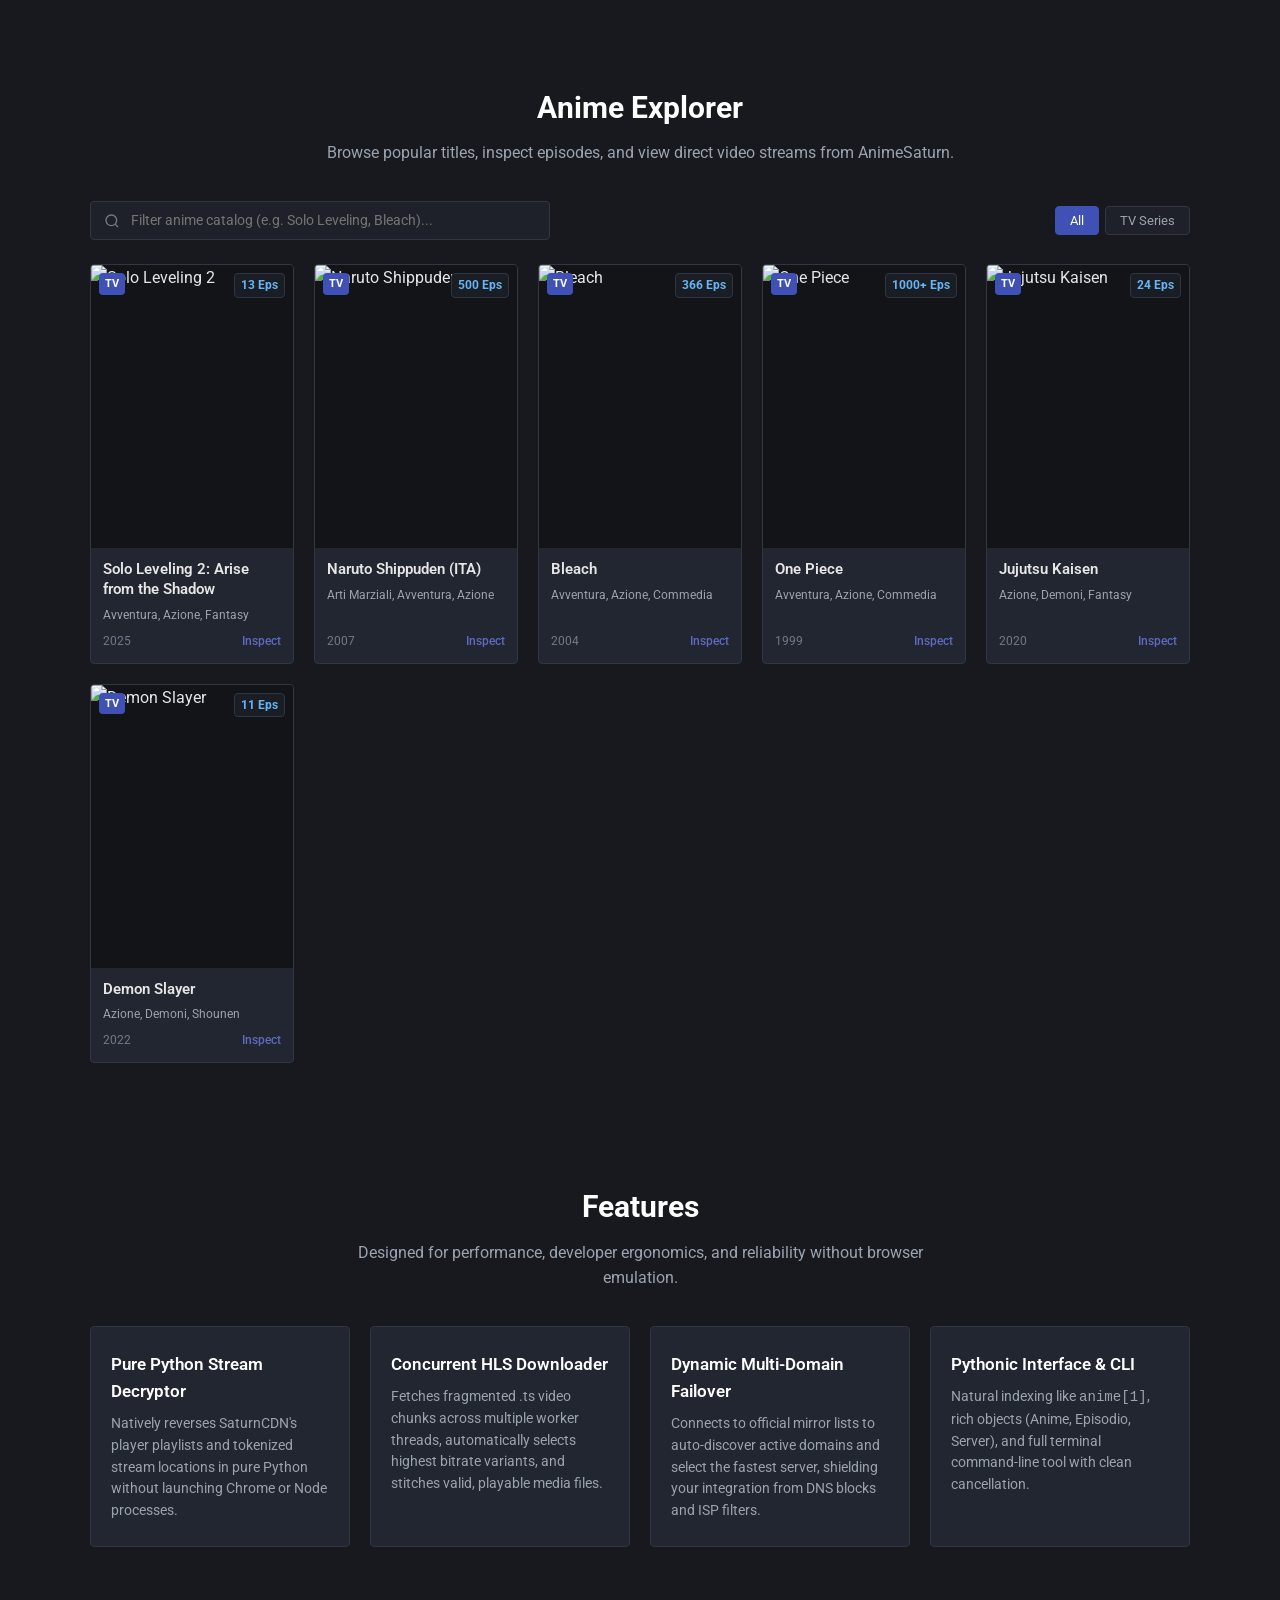
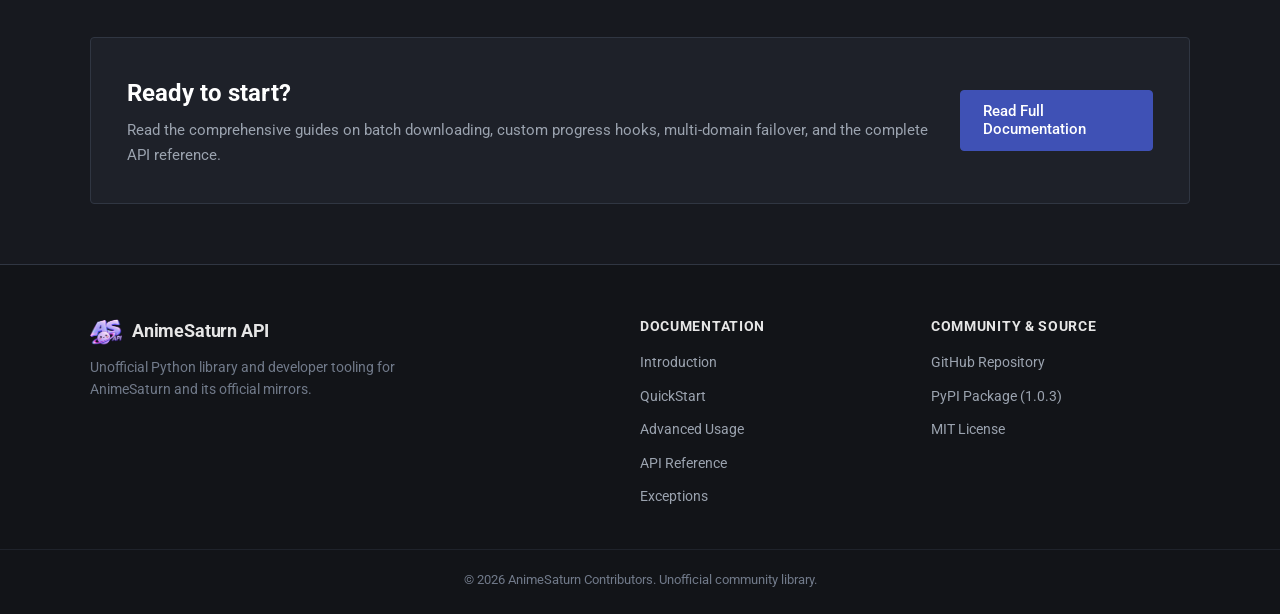
==== commit d1713987: "chore(web): strip all comments across all files in web directory" ====
--- a/web/index.html
+++ b/web/index.html
@@ -12,7 +12,7 @@
   <link rel="stylesheet" href="style.css">
 </head>
 <body>
-  <!-- Navigation Header -->
+  
   <header class="site-header">
     <div class="container nav-container">
       <a href="#" class="brand-link">
@@ -36,7 +36,6 @@
     </div>
   </header>
 
-  <!-- Hero Section -->
   <section class="hero-section">
     <div class="container hero-container">
       <div class="hero-badge">
@@ -61,7 +60,6 @@
         </a>
       </div>
 
-      <!-- Install Command Box -->
       <div class="install-card">
         <span class="terminal-prompt">$</span>
         <code class="install-code" id="install-command">pip install animesaturn</code>
@@ -71,7 +69,6 @@
         </button>
       </div>
 
-      <!-- Stats Bar -->
       <div class="stats-grid">
         <div class="stat-card">
           <div class="stat-num">100%</div>
@@ -97,7 +94,6 @@
     </div>
   </section>
 
-  <!-- Live Working Anime API Playground -->
   <section class="section" id="playground">
     <div class="container">
       <div class="section-header">
@@ -107,7 +103,6 @@
         </p>
       </div>
 
-      <!-- Presets -->
       <div class="preset-pills" id="preset-container">
         <span class="preset-label">Endpoints:</span>
         <button class="preset-btn active" data-query="Solo Leveling" data-type="search">Search: Solo Leveling</button>
@@ -118,7 +113,6 @@
         <button class="preset-btn" data-type="mirrors">Official Mirrors</button>
       </div>
 
-      <!-- Console Box -->
       <div class="api-console-box">
         <div class="console-url-bar">
           <span class="method-badge">GET</span>
@@ -154,7 +148,6 @@
     </div>
   </section>
 
-  <!-- Anime Explorer -->
   <section class="section" id="explorer">
     <div class="container">
       <div class="section-header">
@@ -164,7 +157,6 @@
         </p>
       </div>
 
-      <!-- Controls -->
       <div class="explorer-controls">
         <div class="search-input-wrapper">
           <svg class="search-icon" width="16" height="16" viewBox="0 0 24 24" fill="none" stroke="currentColor" stroke-width="2"><circle cx="11" cy="11" r="8"/><path d="m21 21-4.3-4.3"/></svg>
@@ -176,9 +168,8 @@
         </div>
       </div>
 
-      <!-- Pre-rendered Solid Anime Cards Grid -->
       <div class="anime-grid" id="anime-cards-grid">
-        <!-- 1. Solo Leveling -->
+        
         <div class="anime-card" data-slug="solo-leveling-2-arise-from-the-shadow-jyfLb" data-title="Solo Leveling 2: Arise from the Shadow">
           <div class="card-poster-wrapper">
             <img class="card-poster" src="https://img.saturncdn.net/static/images/locandine/2J1Jh.jpg" alt="Solo Leveling 2" loading="lazy">
@@ -195,7 +186,6 @@
           </div>
         </div>
 
-        <!-- 2. Naruto Shippuden -->
         <div class="anime-card" data-slug="naruto-shippuden-ita-PjvU1" data-title="Naruto Shippuden (ITA)">
           <div class="card-poster-wrapper">
             <img class="card-poster" src="https://img.saturncdn.net/static/images/locandine/01ec367b44f0a568430a957e042639af.png" alt="Naruto Shippuden" loading="lazy">
@@ -212,7 +202,6 @@
           </div>
         </div>
 
-        <!-- 3. Bleach -->
         <div class="anime-card" data-slug="bleach-c13Hk" data-title="Bleach">
           <div class="card-poster-wrapper">
             <img class="card-poster" src="https://img.saturncdn.net/static/images/locandine/40451l.jpg" alt="Bleach" loading="lazy">
@@ -229,7 +218,6 @@
           </div>
         </div>
 
-        <!-- 4. One Piece -->
         <div class="anime-card" data-slug="one-piece-PmTvj" data-title="One Piece">
           <div class="card-poster-wrapper">
             <img class="card-poster" src="https://img.saturncdn.net/static/images/locandine/OnePieceElbafPic.png" alt="One Piece" loading="lazy">
@@ -246,7 +234,6 @@
           </div>
         </div>
 
-        <!-- 5. Jujutsu Kaisen -->
         <div class="anime-card" data-slug="jujutsu-kaisen-XMtDv" data-title="Jujutsu Kaisen">
           <div class="card-poster-wrapper">
             <img class="card-poster" src="https://img.saturncdn.net/static/images/locandine/db1bbeb5de1267aac5b5a0291ecb1b3a1610752065_full.jpg" alt="Jujutsu Kaisen" loading="lazy">
@@ -263,7 +250,6 @@
           </div>
         </div>
 
-        <!-- 6. Demon Slayer -->
         <div class="anime-card" data-slug="demon-slayer-kimetsu-no-yaiba-entertainment-district-arc-KGZWL" data-title="Demon Slayer">
           <div class="card-poster-wrapper">
             <img class="card-poster" src="https://img.saturncdn.net/static/images/locandine/YIoa-.png" alt="Demon Slayer" loading="lazy">
@@ -283,7 +269,6 @@
     </div>
   </section>
 
-  <!-- Anime Details Modal -->
   <div class="modal-backdrop" id="modal-backdrop" aria-hidden="true">
     <div class="modal-card" id="anime-modal" role="dialog" aria-modal="true">
       <button class="btn-modal-close" id="btn-modal-close" aria-label="Close modal">&times;</button>
@@ -291,7 +276,6 @@
     </div>
   </div>
 
-  <!-- Features Section -->
   <section class="section" id="features">
     <div class="container">
       <div class="section-header">
@@ -333,7 +317,6 @@
     </div>
   </section>
 
-  <!-- Docs Callout Banner -->
   <section class="docs-callout-section">
     <div class="container">
       <div class="callout-card">
@@ -352,7 +335,6 @@
     </div>
   </section>
 
-  <!-- Footer -->
   <footer class="site-footer">
     <div class="container footer-container">
       <div class="footer-col brand-col">
--- a/web/style.css
+++ b/web/style.css
@@ -1,8 +1,3 @@
-/* ==========================================================================
-   AnimeSaturn API - Clean Material Design (Matching MkDocs Slate & Indigo)
-   Simple, functional, zero gradients, no glow effects.
-   ========================================================================== */
-
 :root {
   --bg-body: #17191f;
   --bg-surface: #1e2129;
@@ -40,7 +35,6 @@
   --radius-lg: 8px;
 }
 
-/* Reset */
 *, *::before, *::after {
   box-sizing: border-box;
   margin: 0;
@@ -66,7 +60,6 @@
   padding: 0 20px;
 }
 
-/* Header */
 .site-header {
   position: sticky;
   top: 0;
@@ -128,7 +121,6 @@
   gap: 12px;
 }
 
-/* Buttons - Flat & Simple */
 .btn {
   display: inline-flex;
   align-items: center;
@@ -173,7 +165,6 @@
   font-size: 0.95rem;
 }
 
-/* Hero Section */
 .hero-section {
   padding: 70px 0 50px;
   text-align: center;
@@ -231,7 +222,6 @@
   margin-bottom: 36px;
 }
 
-/* Install Box */
 .install-card {
   display: inline-flex;
   align-items: center;
@@ -295,7 +285,6 @@
   opacity: 1;
 }
 
-/* Stats */
 .stats-grid {
   display: grid;
   grid-template-columns: repeat(4, 1fr);
@@ -330,7 +319,6 @@
   color: var(--text-dim);
 }
 
-/* Sections */
 .section {
   padding: 60px 0;
 }
@@ -352,10 +340,6 @@
   font-size: 0.98rem;
   color: var(--text-muted);
 }
-
-/* ==========================================================================
-   API Console
-   ========================================================================== */
 
 .preset-pills {
   display: flex;
@@ -565,10 +549,6 @@
 .json-number { color: #ff7b72; }
 .json-boolean { color: #ffa657; }
 .json-null { color: #8b949e; }
-
-/* ==========================================================================
-   Anime Explorer
-   ========================================================================== */
 
 .explorer-controls {
   display: flex;
@@ -738,7 +718,6 @@
   font-weight: 500;
 }
 
-/* Modal */
 .modal-backdrop {
   position: fixed;
   top: 0;
@@ -879,7 +858,6 @@
   color: #fff;
 }
 
-/* Features */
 .features-grid {
   display: grid;
   grid-template-columns: repeat(auto-fit, minmax(240px, 1fr));
@@ -906,7 +884,6 @@
   line-height: 1.55;
 }
 
-/* Callout Banner */
 .docs-callout-section {
   padding: 30px 0 60px;
 }
@@ -934,7 +911,6 @@
   color: var(--text-muted);
 }
 
-/* Footer */
 .site-footer {
   background-color: #121418;
   border-top: 1px solid var(--border-color);
@@ -989,7 +965,6 @@
   color: var(--text-dim);
 }
 
-/* Responsive */
 @media (max-width: 800px) {
   .hero-title { font-size: 2.1rem; }
   .stats-grid { grid-template-columns: repeat(2, 1fr); }
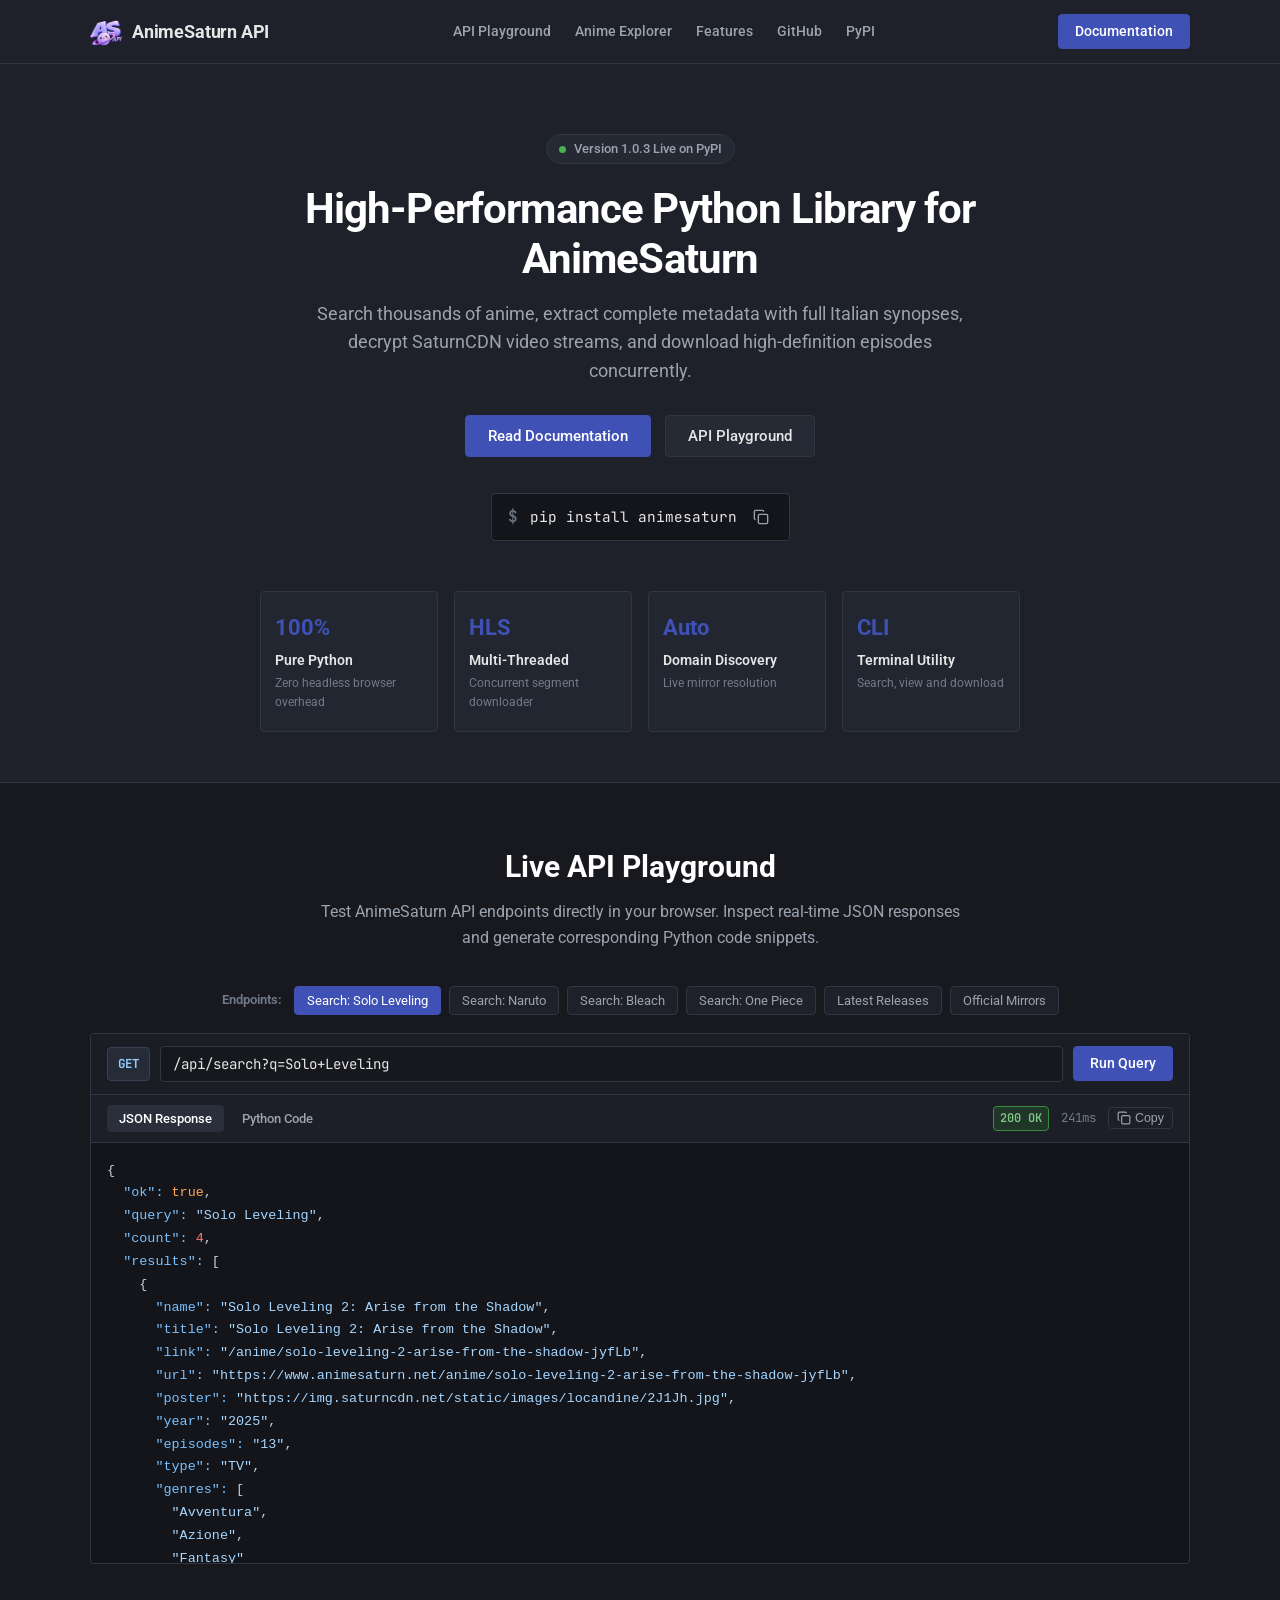
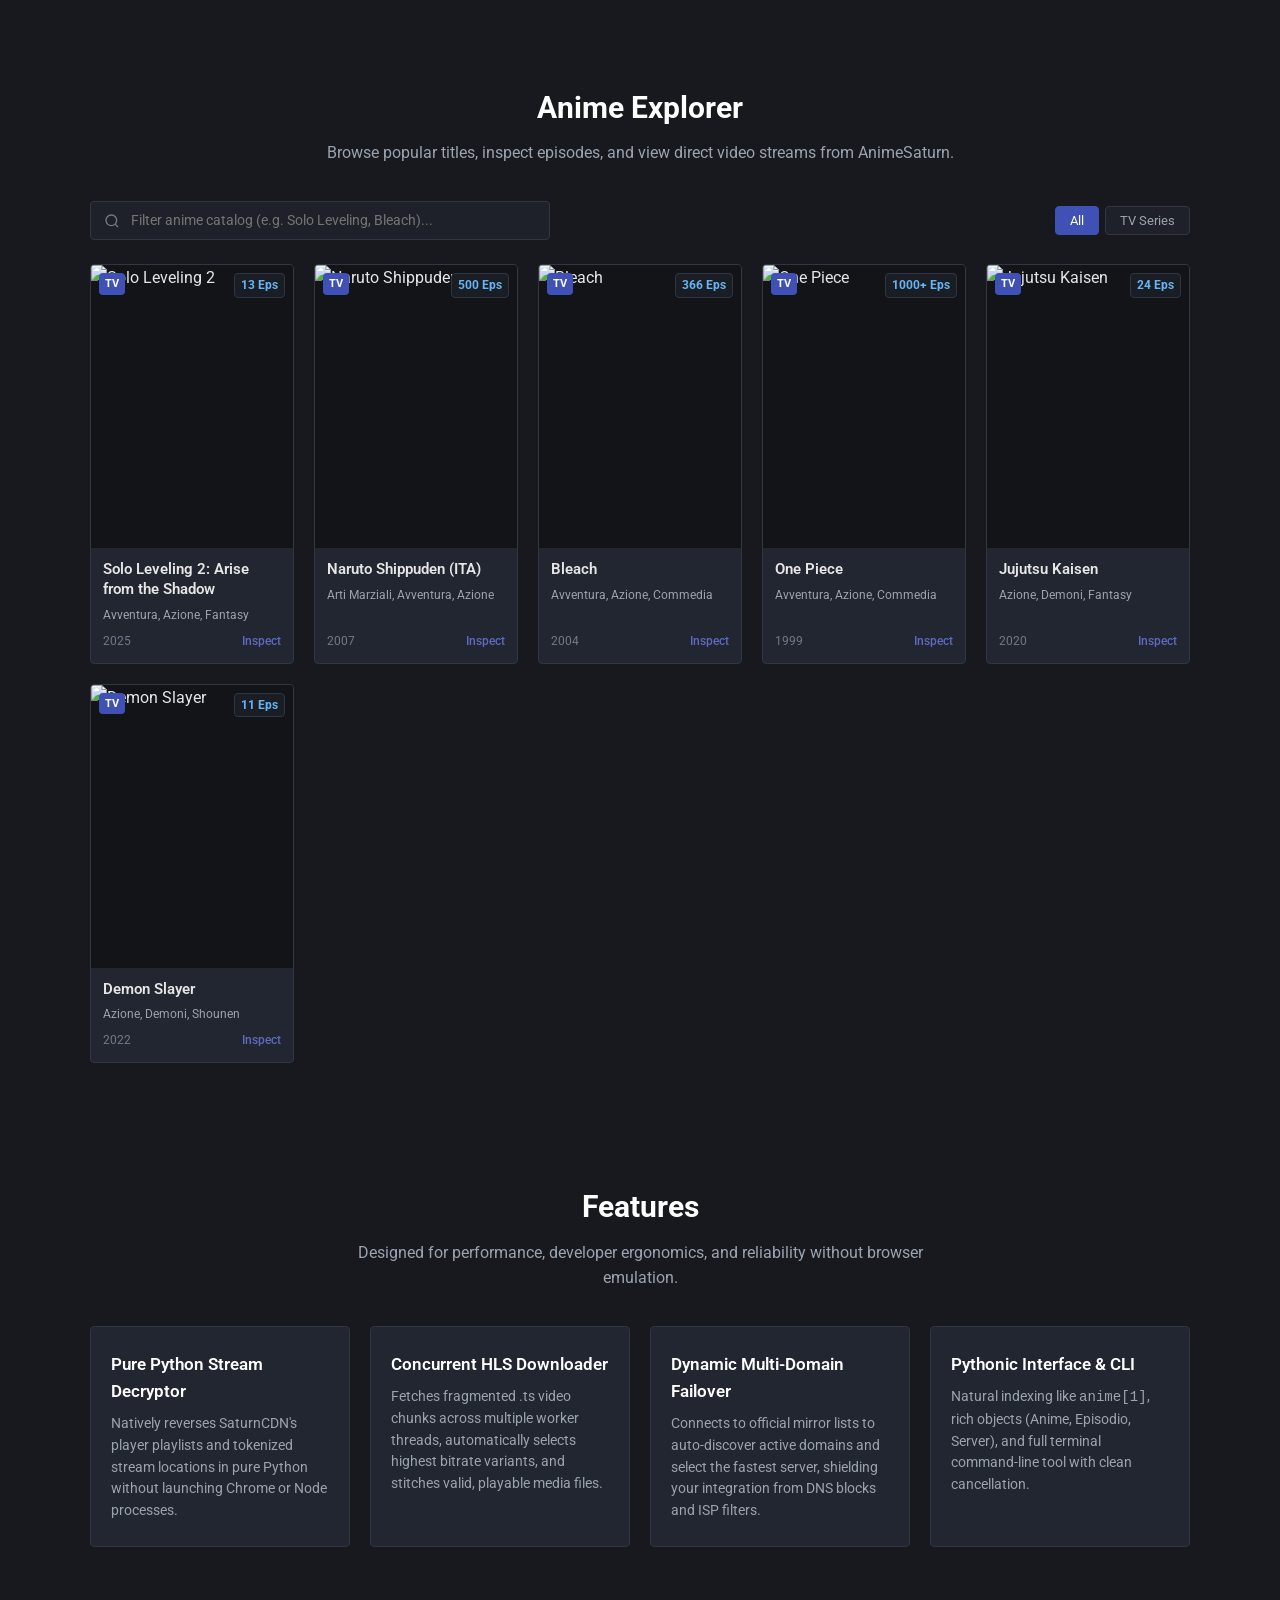
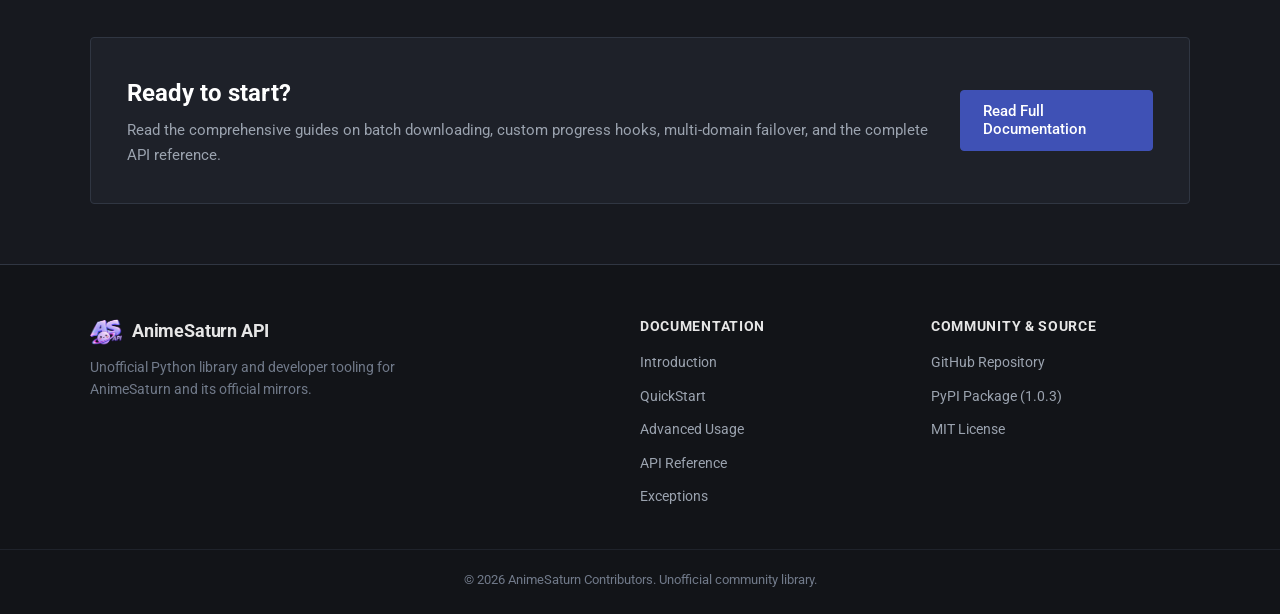
==== commit 8c75aca3: "fix(web): repair cleanSlug regex in functions and add cache-busting v2" ====
--- a/web/index.html
+++ b/web/index.html
@@ -9,7 +9,7 @@
   <link rel="preconnect" href="https://fonts.googleapis.com">
   <link rel="preconnect" href="https://fonts.gstatic.com" crossorigin>
   <link href="https://fonts.googleapis.com/css2?family=Roboto:wght@400;500;700&family=JetBrains+Mono:wght@400;500&display=swap" rel="stylesheet">
-  <link rel="stylesheet" href="style.css">
+  <link rel="stylesheet" href="style.css?v=2">
 </head>
 <body>
   
@@ -374,6 +374,6 @@
     </div>
   </footer>
 
-  <script src="app.js"></script>
+  <script src="app.js?v=2"></script>
 </body>
 </html>
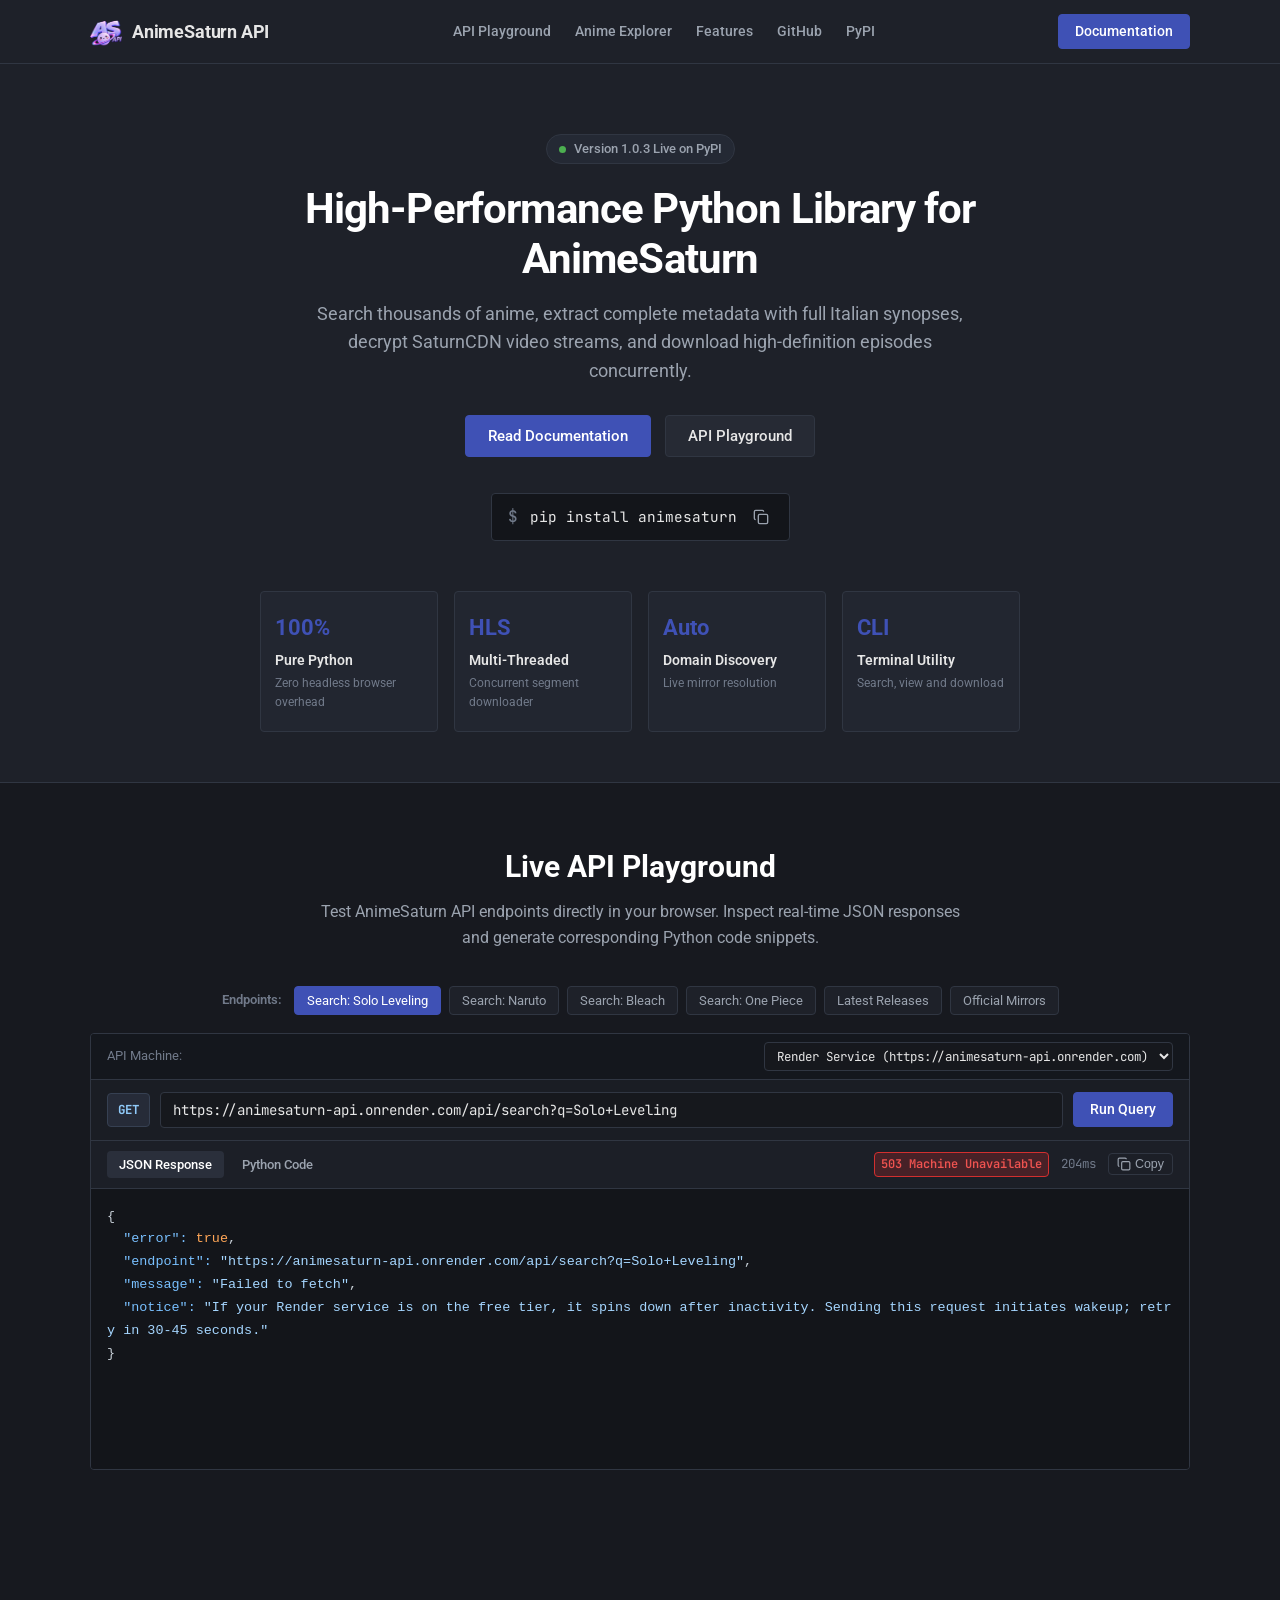
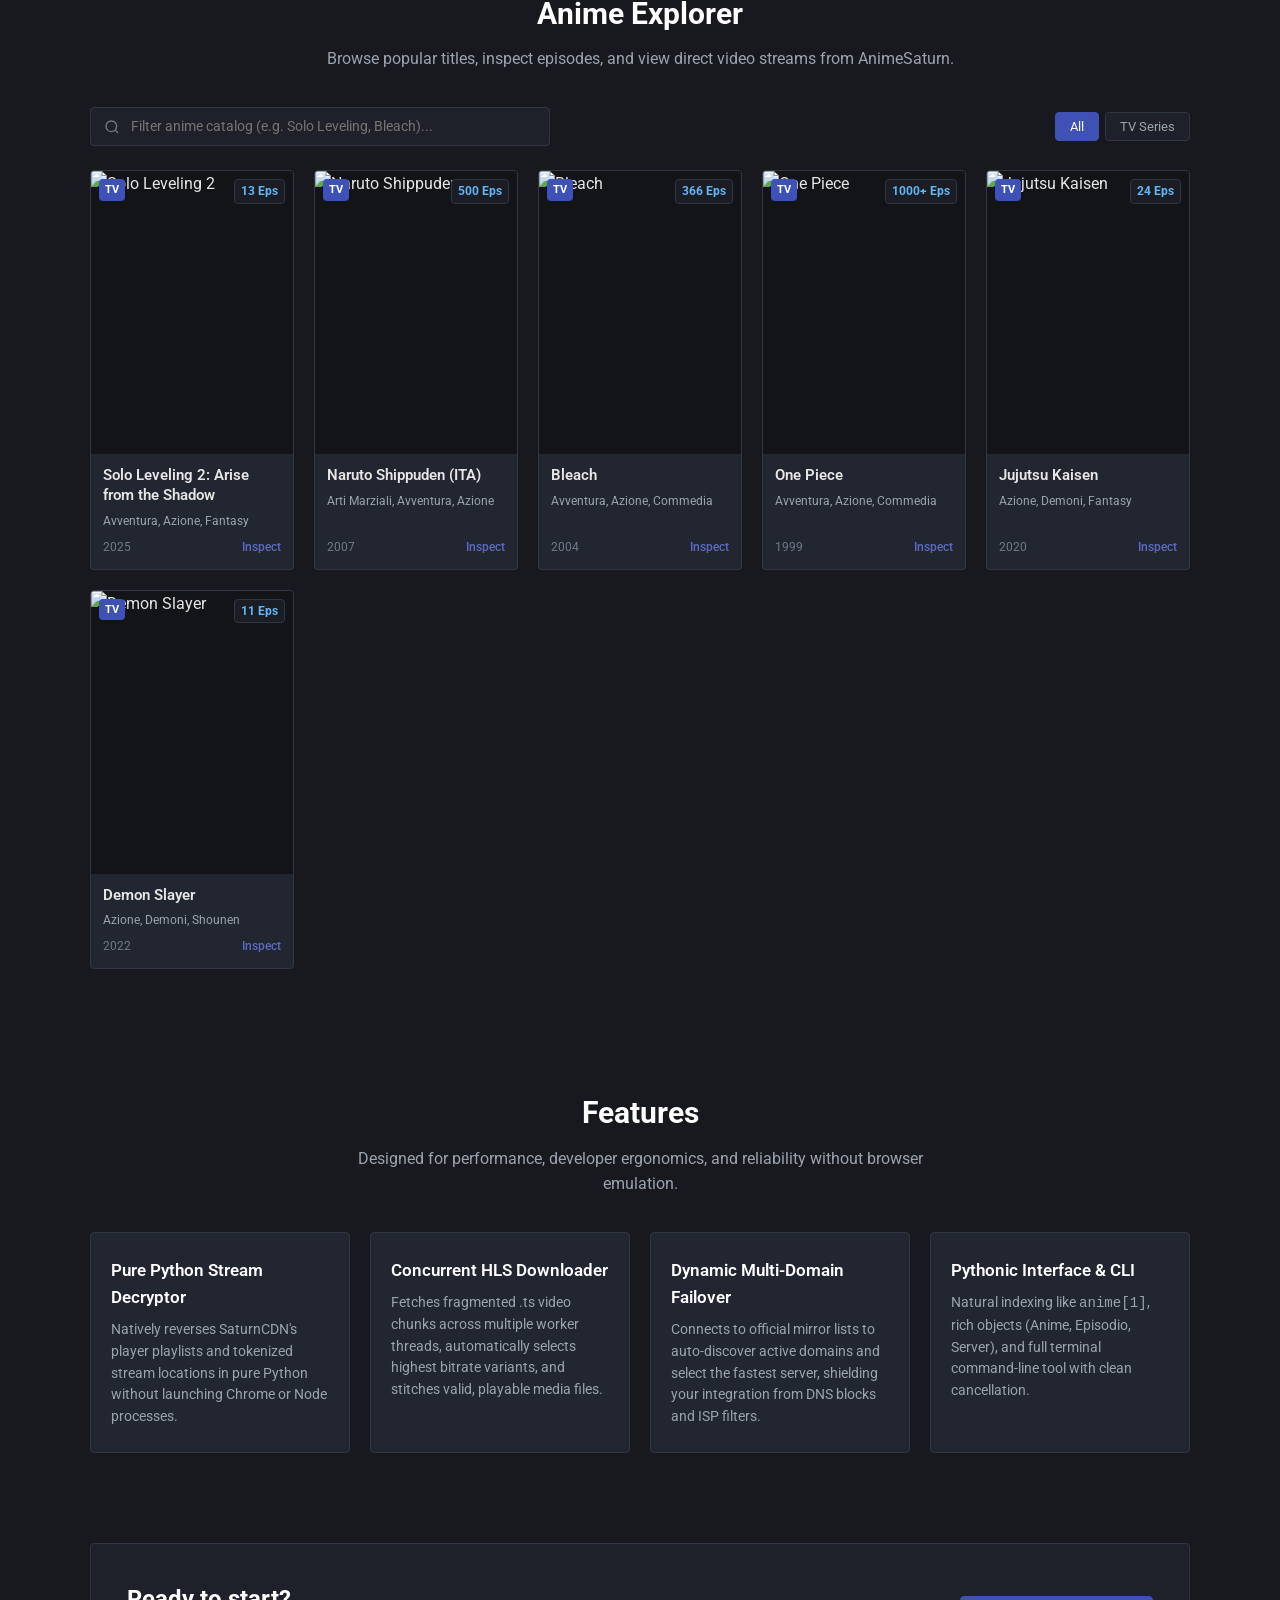
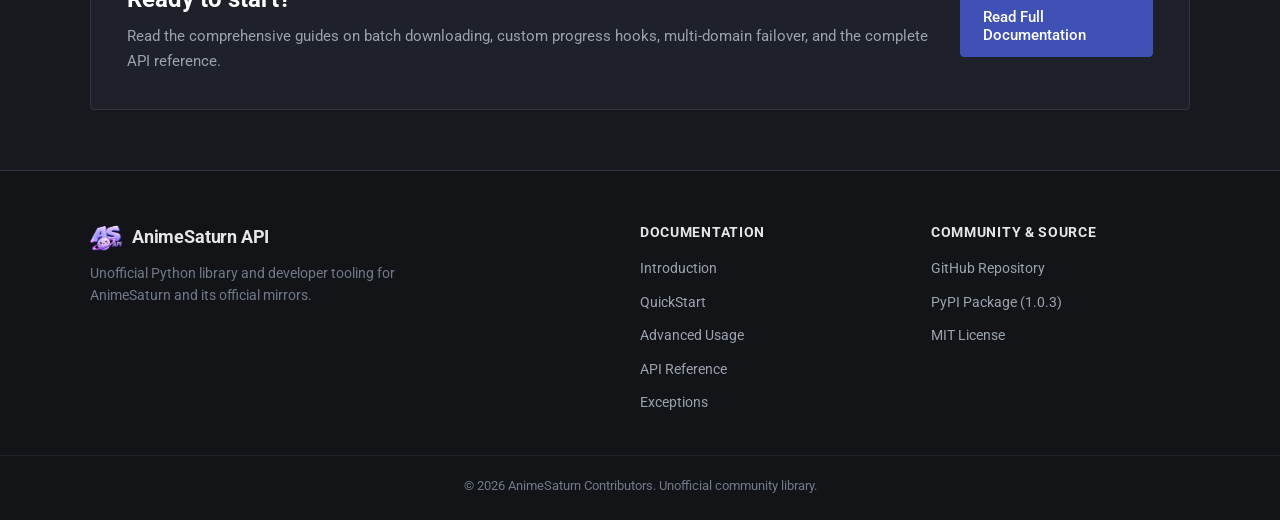
==== commit e89c36da: "feat(render): add live FastAPI machine backend with automatic keep-alive pingers" ====
--- a/web/index.html
+++ b/web/index.html
@@ -114,9 +114,17 @@
       </div>
 
       <div class="api-console-box">
+        <div class="console-server-bar">
+          <span class="server-label">API Machine:</span>
+          <select id="api-server-select" class="console-select">
+            <option value="https://animesaturn-api.onrender.com" selected>Render Service (https://animesaturn-api.onrender.com)</option>
+            <option value="http://localhost:8000">Local Machine (http://localhost:8000)</option>
+            <option value="custom">Custom URL...</option>
+          </select>
+        </div>
         <div class="console-url-bar">
           <span class="method-badge">GET</span>
-          <input type="text" id="api-url-input" class="console-input" value="/api/search?q=Solo+Leveling" spellcheck="false">
+          <input type="text" id="api-url-input" class="console-input" value="https://animesaturn-api.onrender.com/api/search?q=Solo+Leveling" spellcheck="false">
           <button id="btn-run-query" class="btn btn-primary">
             <span class="btn-run-text">Run Query</span>
             <div class="spinner" id="query-spinner"></div>
--- a/web/style.css
+++ b/web/style.css
@@ -385,6 +385,32 @@
   border: 1px solid var(--border-color);
   border-radius: var(--radius-sm);
   overflow: hidden;
+}
+
+.console-server-bar {
+  display: flex;
+  align-items: center;
+  justify-content: space-between;
+  padding: 8px 16px;
+  background-color: #14171d;
+  border-bottom: 1px solid var(--border-color);
+  font-size: 0.8rem;
+  color: var(--text-dim);
+}
+
+.console-select {
+  background-color: var(--bg-input);
+  border: 1px solid var(--border-color);
+  border-radius: var(--radius-sm);
+  color: var(--text-main);
+  font-family: var(--font-mono);
+  font-size: 0.78rem;
+  padding: 4px 8px;
+  outline: none;
+}
+
+.console-select:focus {
+  border-color: var(--primary);
 }
 
 .console-url-bar {
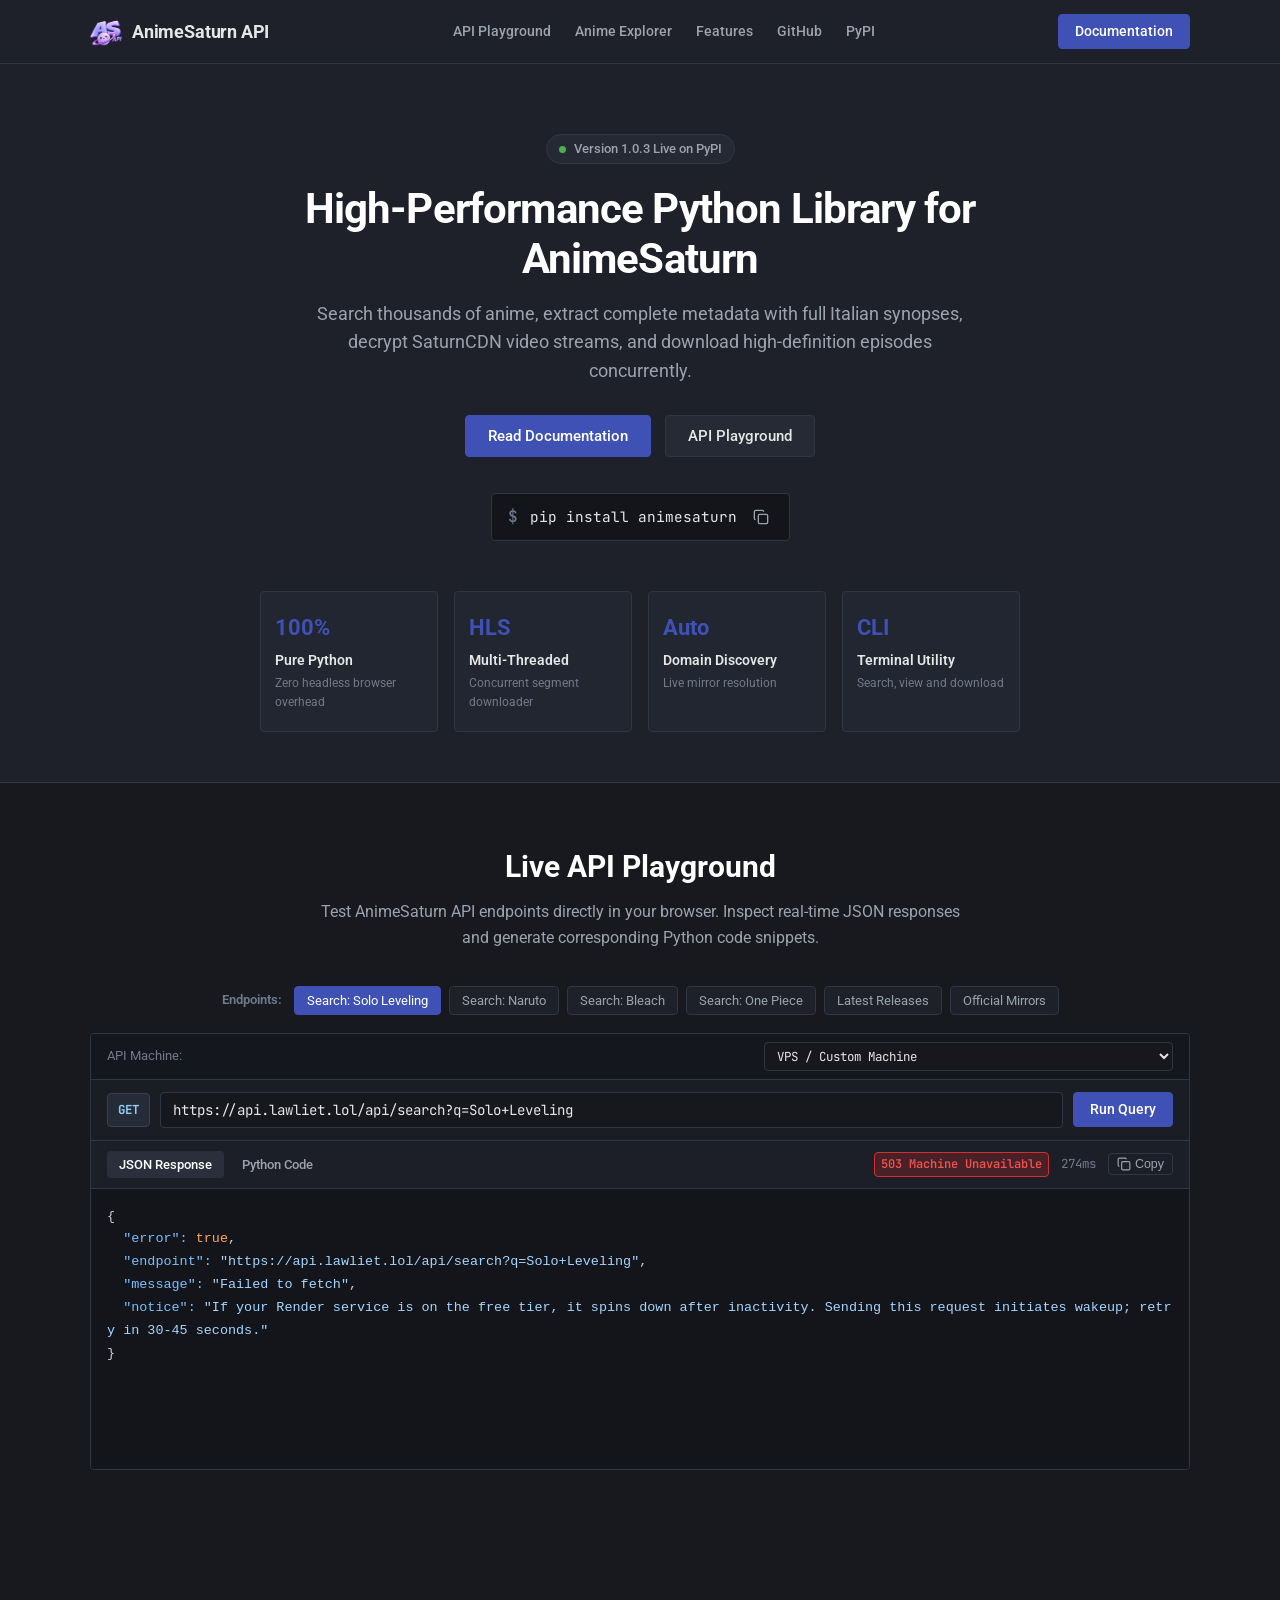
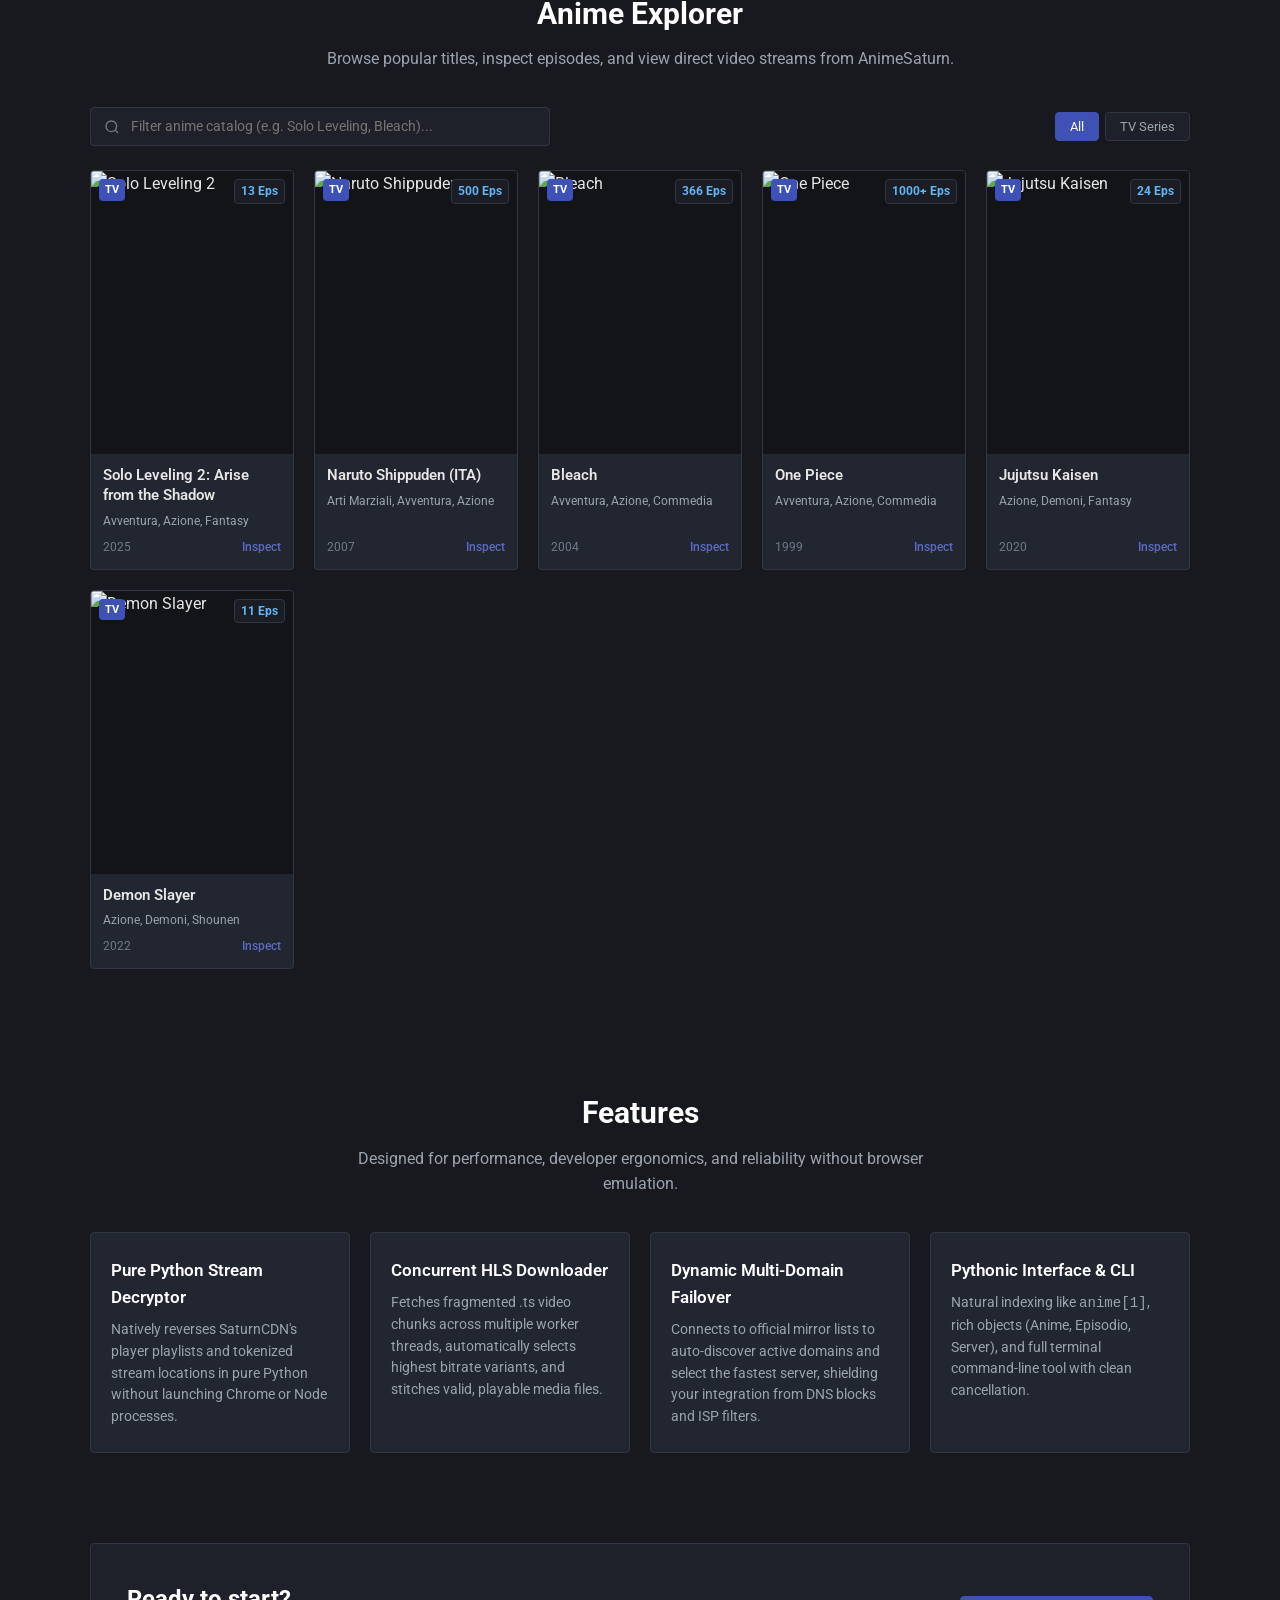
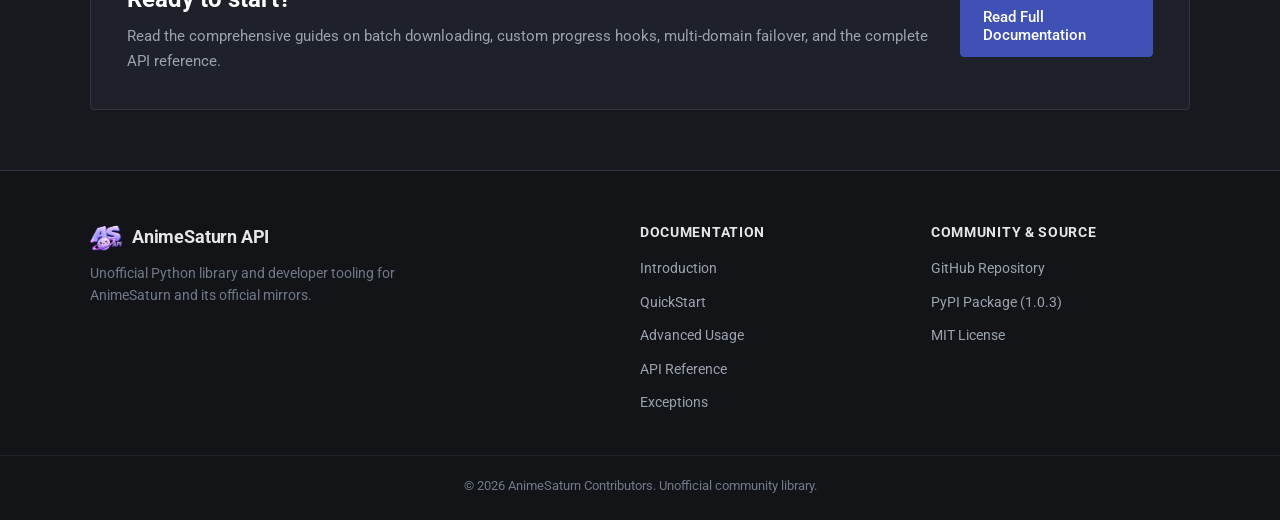
==== commit af6384aa: "feat(server): add server/app.py entrypoint and docker-compose for VPS" ====
--- a/web/index.html
+++ b/web/index.html
@@ -117,14 +117,15 @@
         <div class="console-server-bar">
           <span class="server-label">API Machine:</span>
           <select id="api-server-select" class="console-select">
-            <option value="https://animesaturn-api.onrender.com" selected>Render Service (https://animesaturn-api.onrender.com)</option>
+            <option value="custom" selected>VPS / Custom Machine</option>
+            <option value="https://api.lawliet.lol">VPS Domain (https://api.lawliet.lol)</option>
+            <option value="https://animesaturn-api.onrender.com">Render Service (https://animesaturn-api.onrender.com)</option>
             <option value="http://localhost:8000">Local Machine (http://localhost:8000)</option>
-            <option value="custom">Custom URL...</option>
           </select>
         </div>
         <div class="console-url-bar">
           <span class="method-badge">GET</span>
-          <input type="text" id="api-url-input" class="console-input" value="https://animesaturn-api.onrender.com/api/search?q=Solo+Leveling" spellcheck="false">
+          <input type="text" id="api-url-input" class="console-input" value="https://api.lawliet.lol/api/search?q=Solo+Leveling" spellcheck="false">
           <button id="btn-run-query" class="btn btn-primary">
             <span class="btn-run-text">Run Query</span>
             <div class="spinner" id="query-spinner"></div>
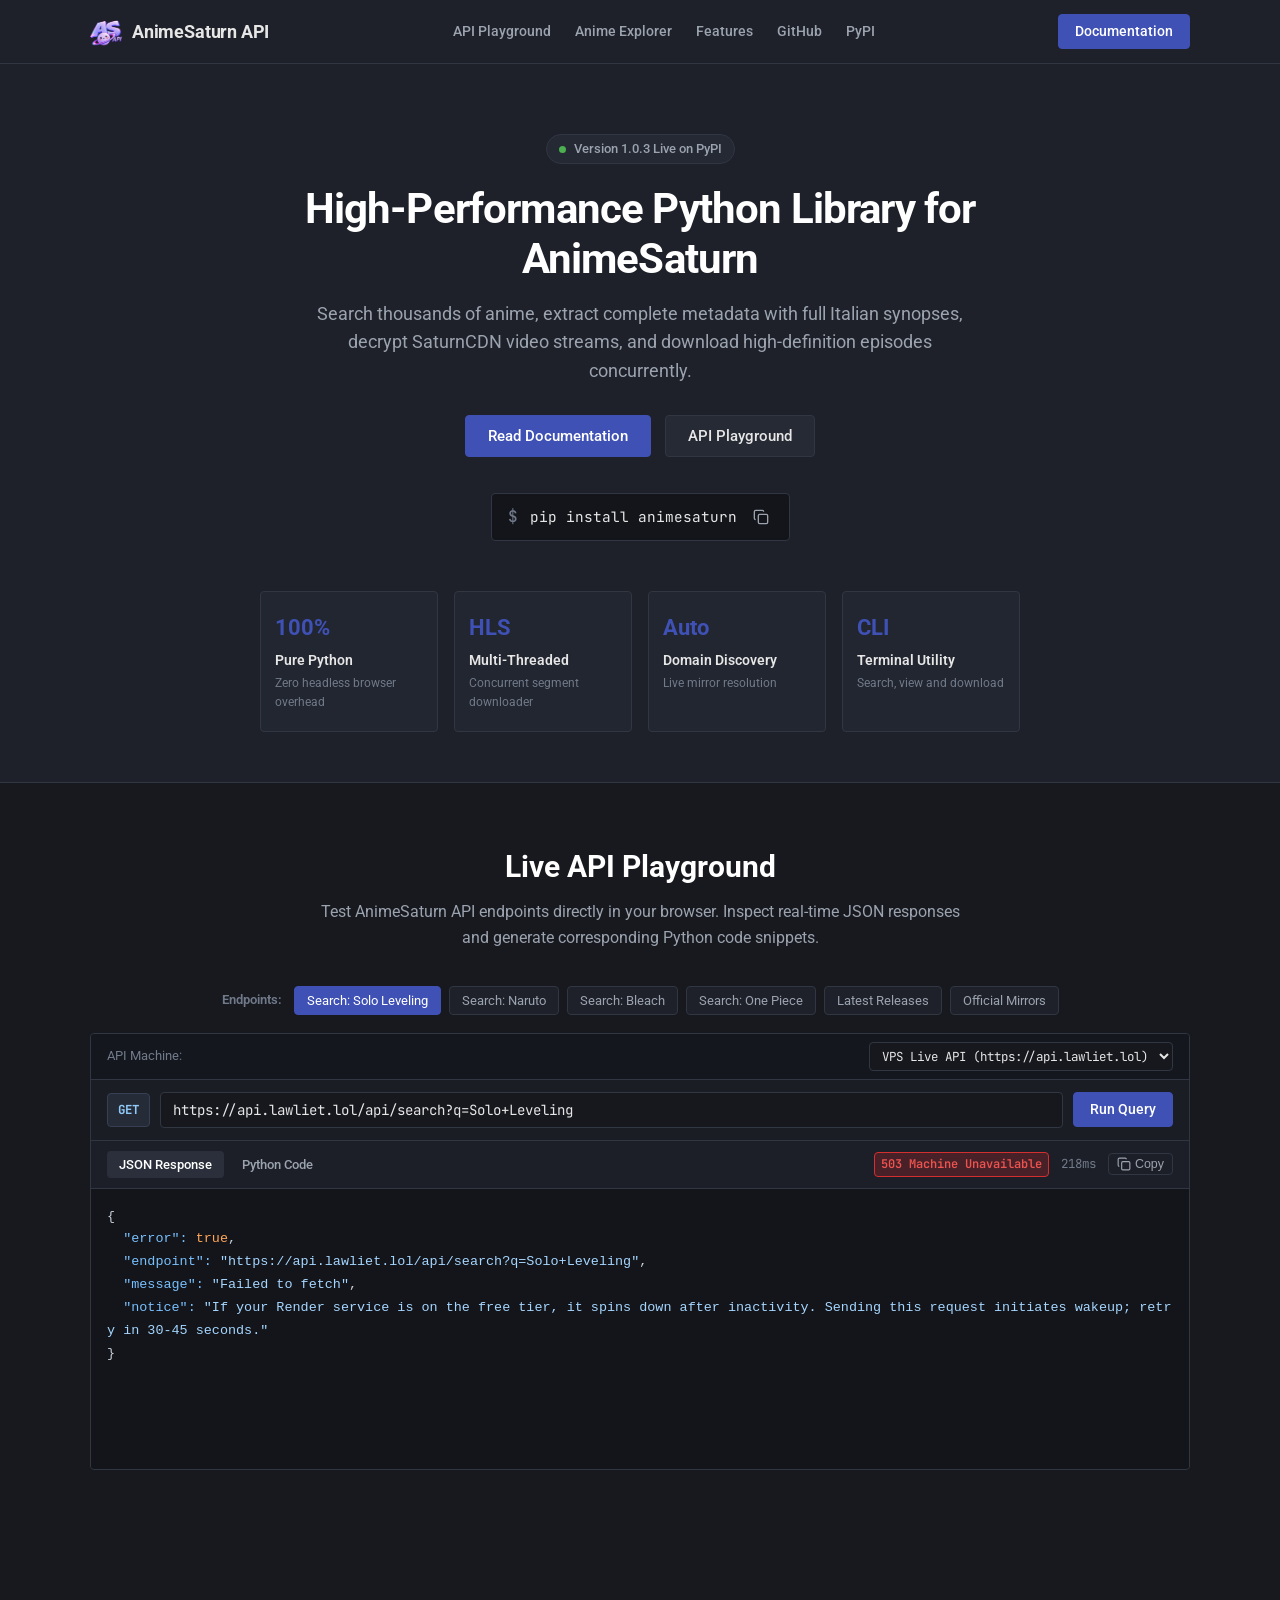
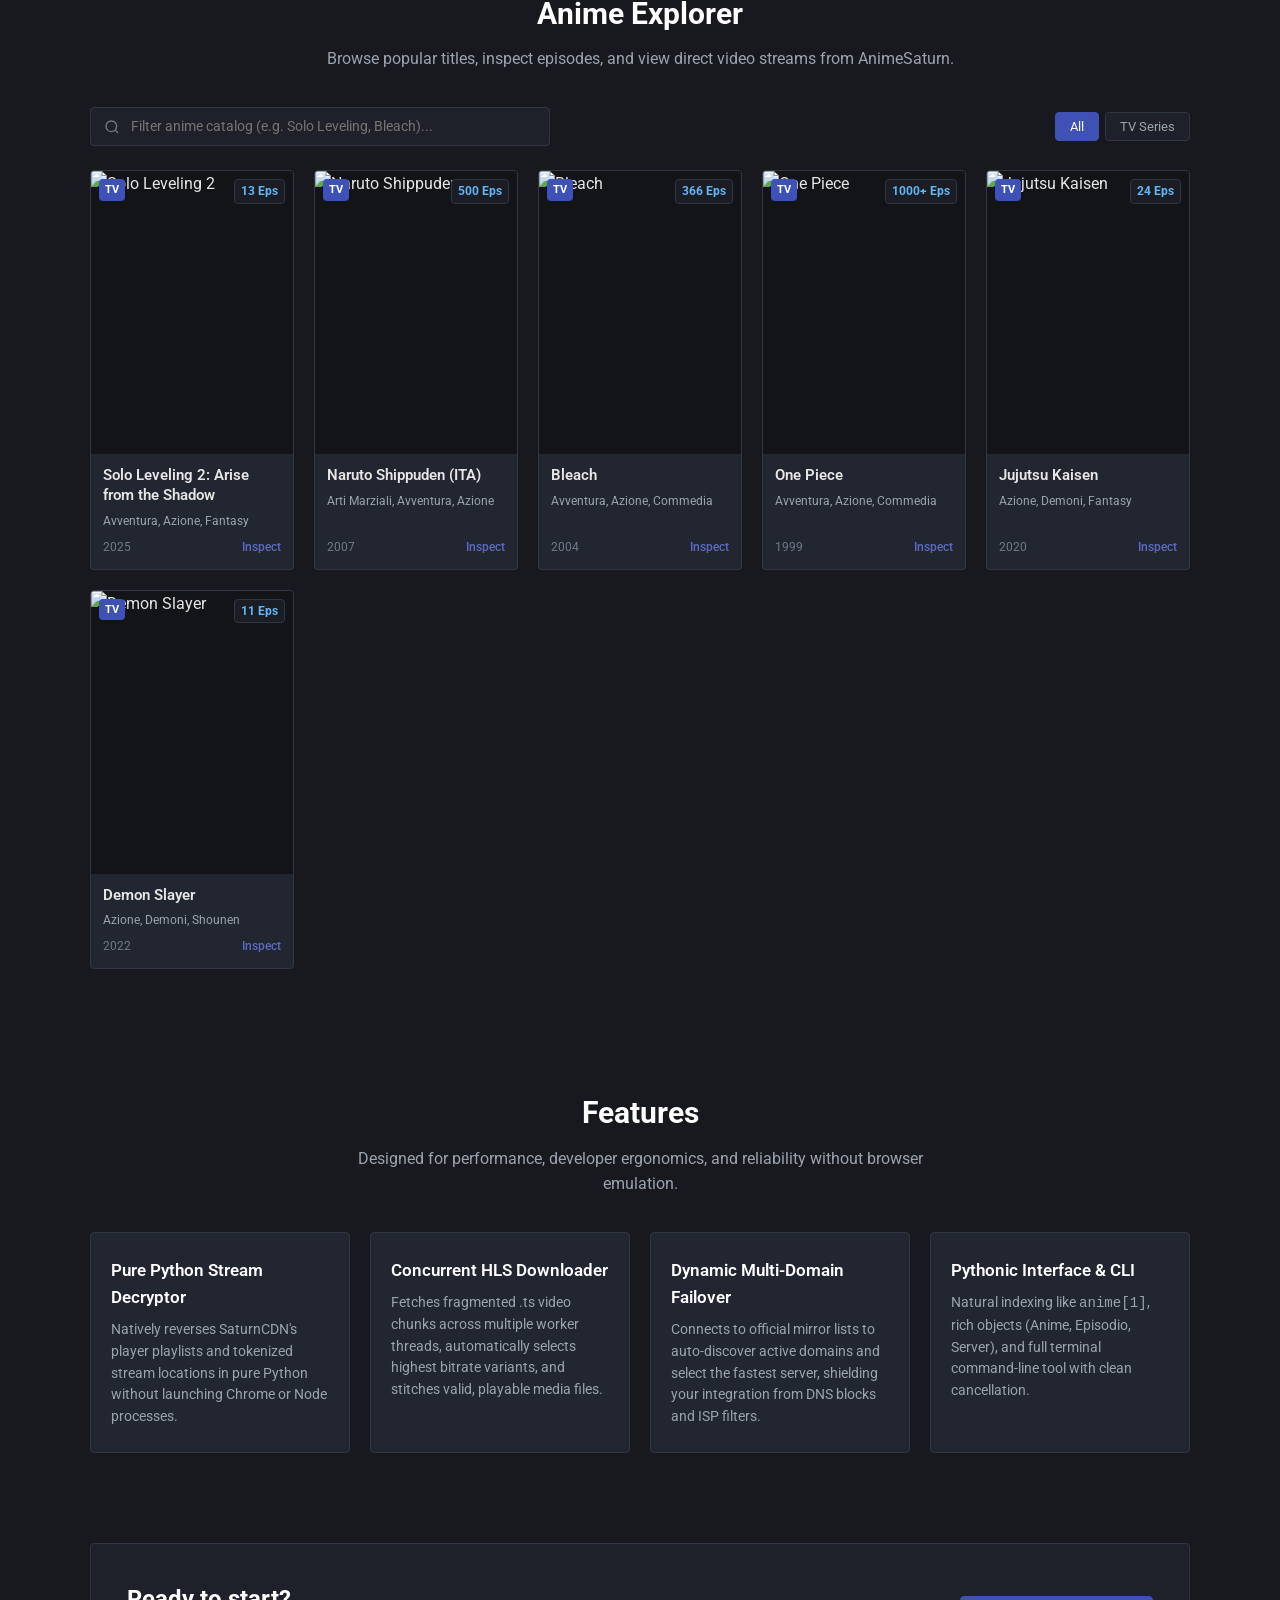
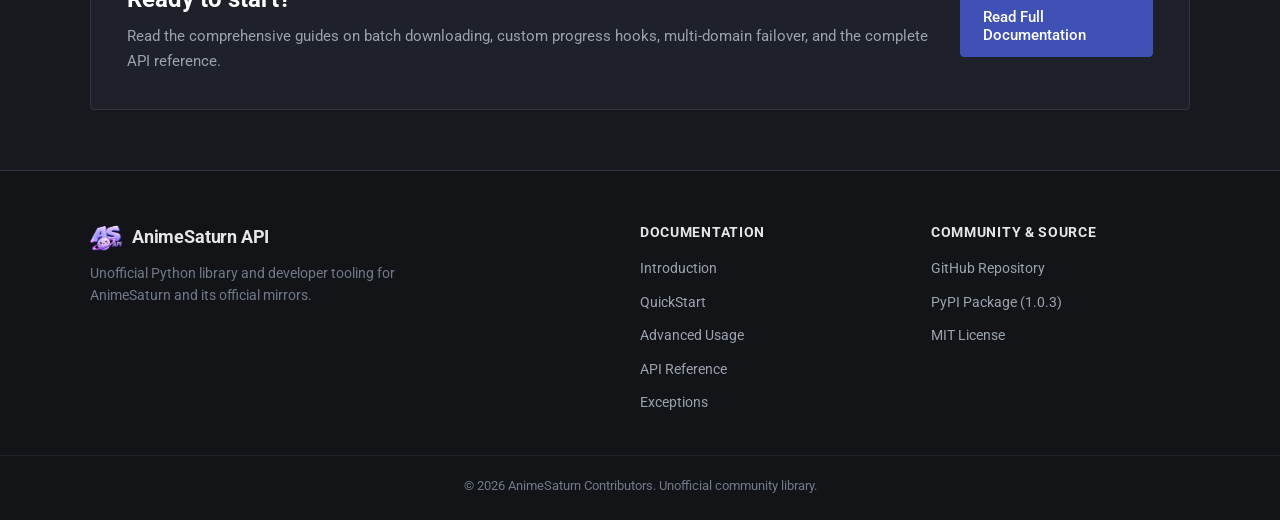
==== commit 02693743: "chore(web): update default API endpoint to https://api.lawliet.lol" ====
--- a/web/index.html
+++ b/web/index.html
@@ -117,9 +117,8 @@
         <div class="console-server-bar">
           <span class="server-label">API Machine:</span>
           <select id="api-server-select" class="console-select">
-            <option value="custom" selected>VPS / Custom Machine</option>
-            <option value="https://api.lawliet.lol">VPS Domain (https://api.lawliet.lol)</option>
-            <option value="https://animesaturn-api.onrender.com">Render Service (https://animesaturn-api.onrender.com)</option>
+            <option value="https://api.lawliet.lol" selected>VPS Live API (https://api.lawliet.lol)</option>
+            <option value="custom">Custom Machine URL</option>
             <option value="http://localhost:8000">Local Machine (http://localhost:8000)</option>
           </select>
         </div>
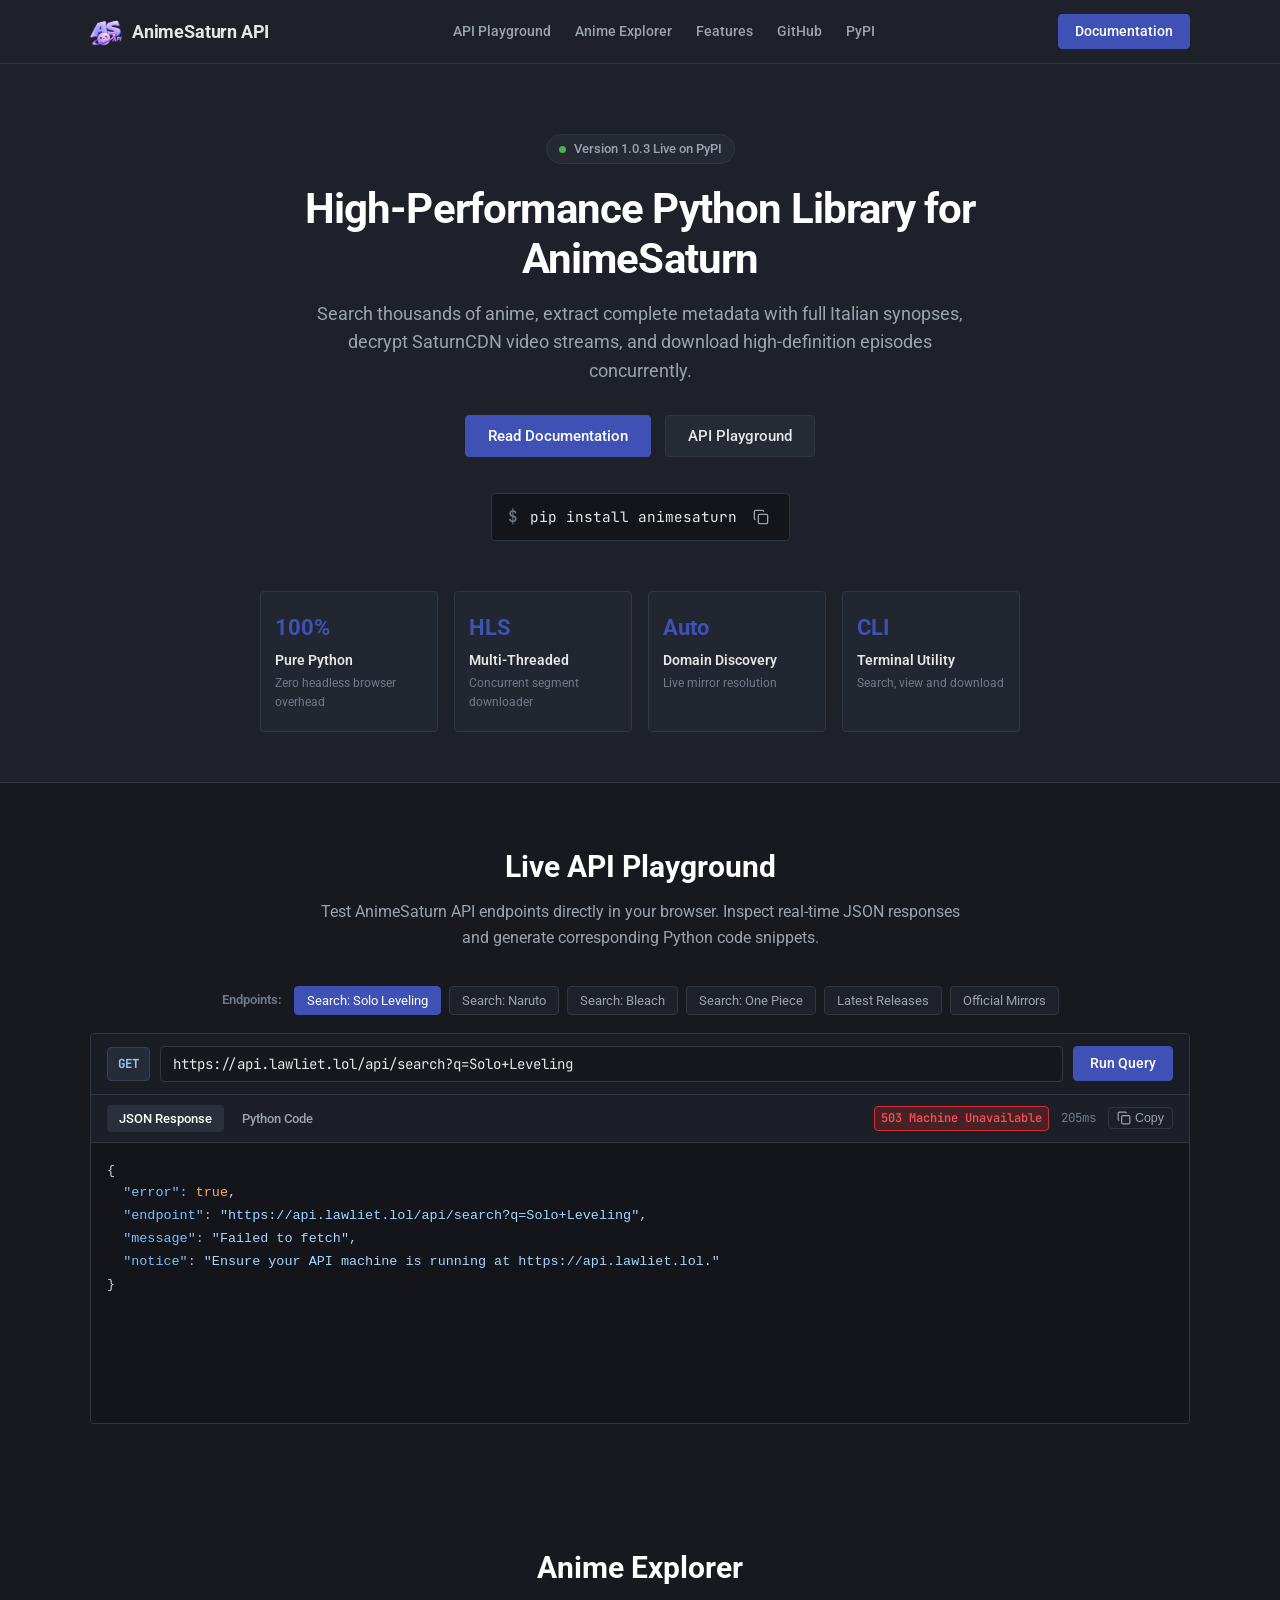
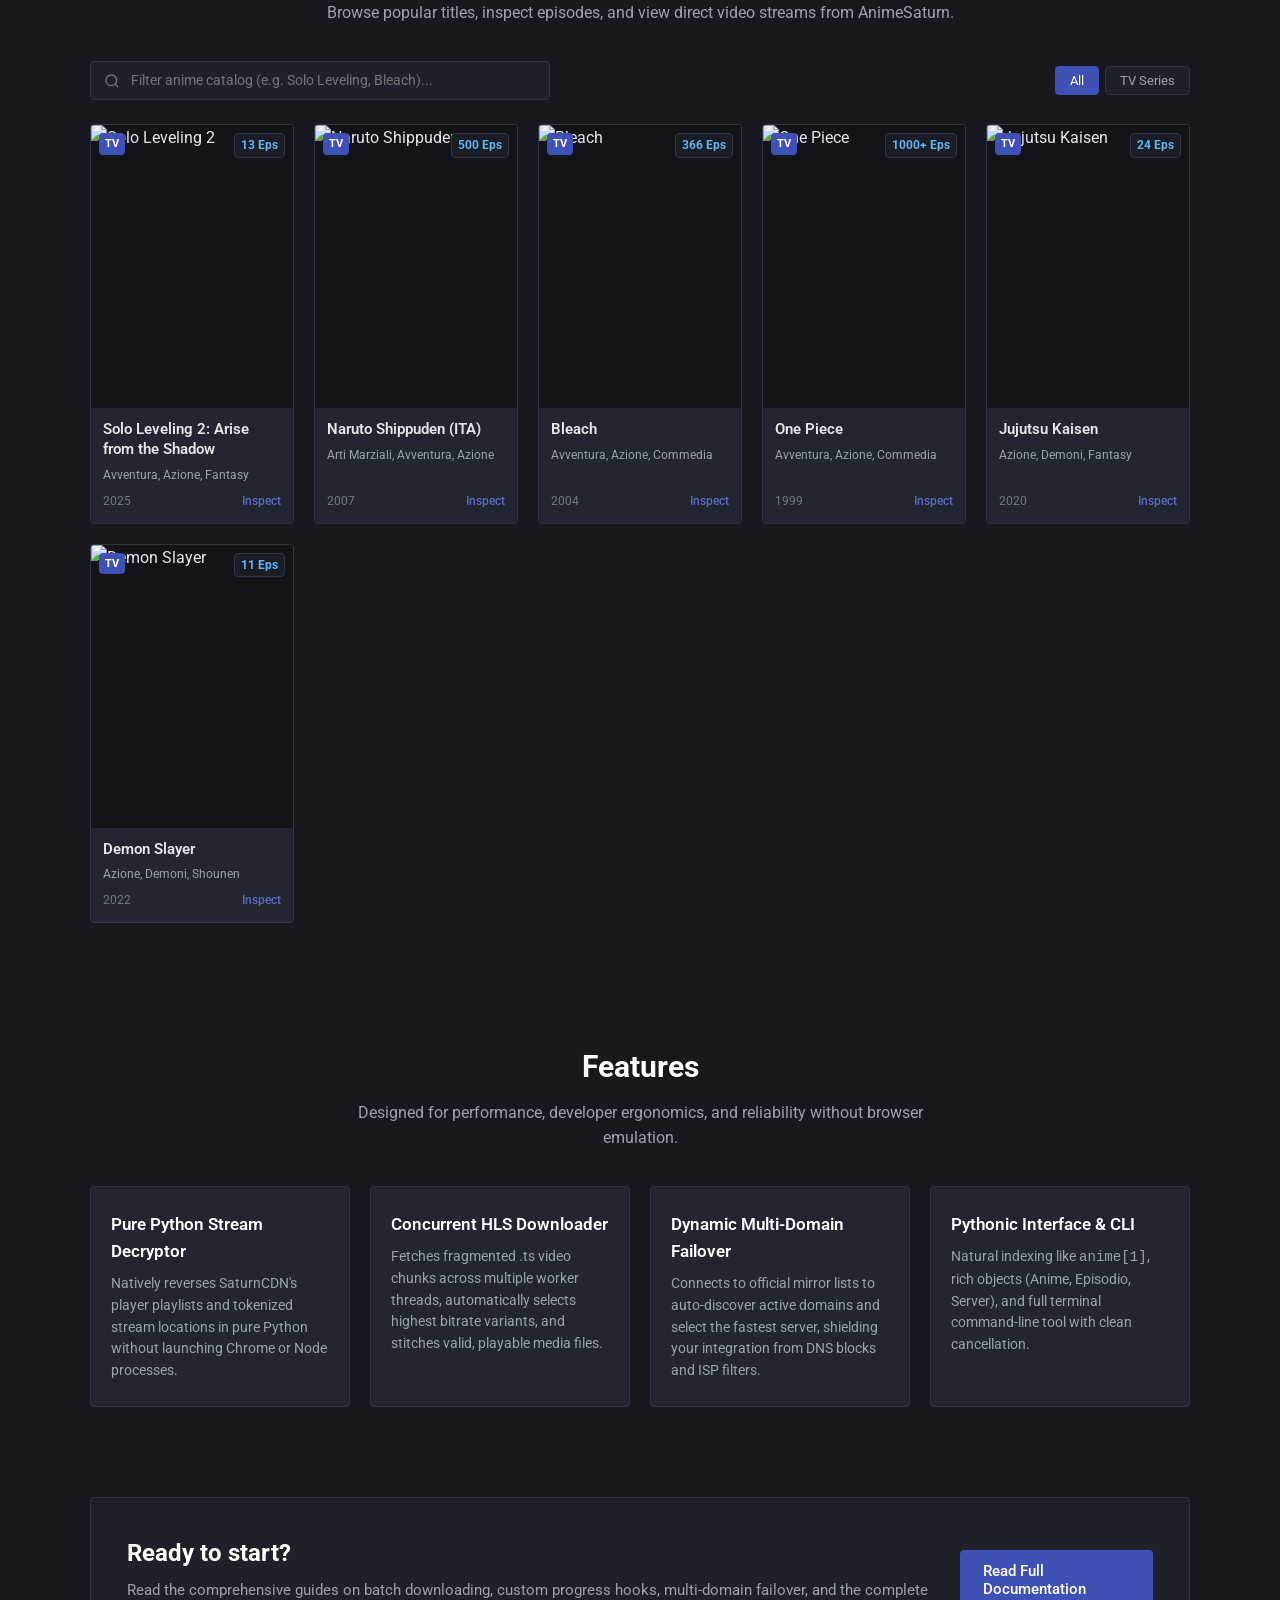
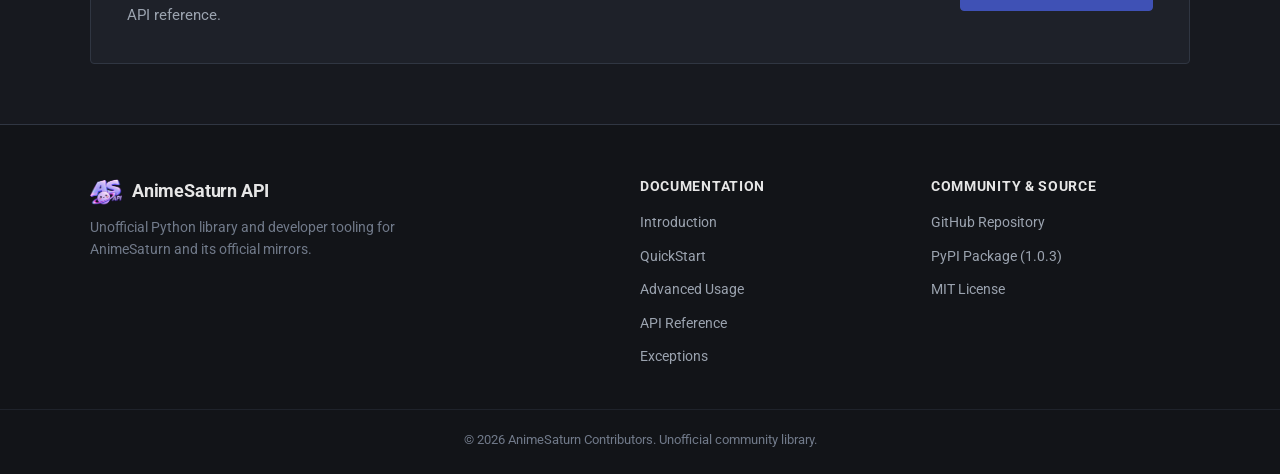
==== commit 98c80c07: "chore(web): remove API machine dropdown and use https://api.lawliet.lol directly" ====
--- a/web/index.html
+++ b/web/index.html
@@ -114,14 +114,6 @@
       </div>
 
       <div class="api-console-box">
-        <div class="console-server-bar">
-          <span class="server-label">API Machine:</span>
-          <select id="api-server-select" class="console-select">
-            <option value="https://api.lawliet.lol" selected>VPS Live API (https://api.lawliet.lol)</option>
-            <option value="custom">Custom Machine URL</option>
-            <option value="http://localhost:8000">Local Machine (http://localhost:8000)</option>
-          </select>
-        </div>
         <div class="console-url-bar">
           <span class="method-badge">GET</span>
           <input type="text" id="api-url-input" class="console-input" value="https://api.lawliet.lol/api/search?q=Solo+Leveling" spellcheck="false">
